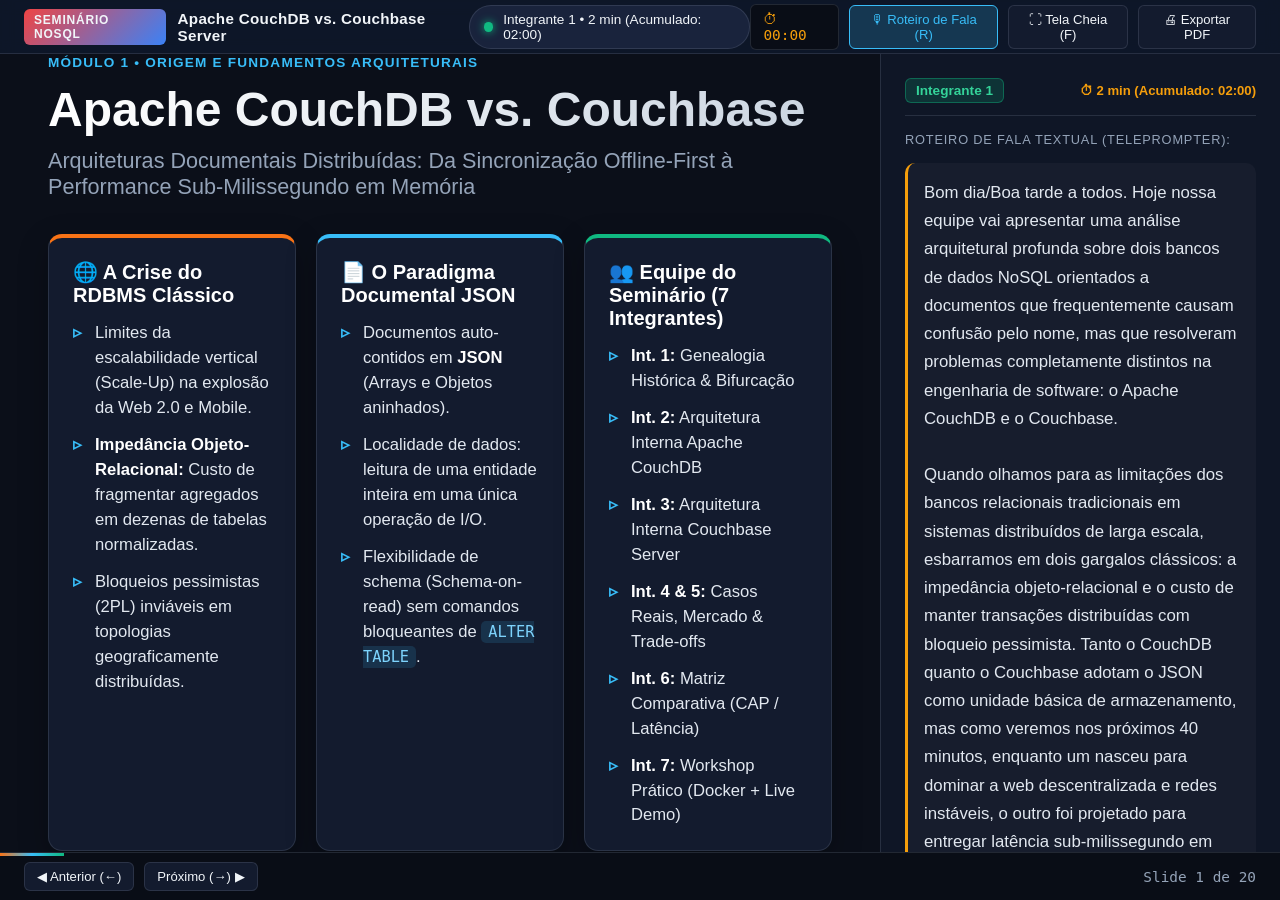
==== apresentacao.html @ 3df763c7 "feat: adiciona apresentacao (HTML e PPTX) e workshop completo CouchDB vs Couchbase" ====
<!DOCTYPE html>
<html lang="pt-BR">
<head>
  <meta charset="UTF-8" />
  <meta name="viewport" content="width=device-width, initial-scale=1.0" />
  <title>Seminário NoSQL: Apache CouchDB vs. Couchbase</title>
  <style>
    :root {
      --bg-dark: #0b0f19;
      --bg-card: #131b2e;
      --bg-card-alt: #19233c;
      --text-main: #f1f5f9;
      --text-muted: #94a3b8;
      --couchdb-color: #e42528;
      --couchdb-soft: rgba(228, 37, 40, 0.16);
      --couchbase-color: #ea2328;
      --accent-blue: #38bdf8;
      --accent-cyan: #06b6d4;
      --accent-amber: #f59e0b;
      --accent-emerald: #10b981;
      --accent-purple: #a855f7;
      --border-color: rgba(148, 163, 184, 0.18);
      --font-sans: 'Inter', -apple-system, BlinkMacSystemFont, 'Segoe UI', Roboto, sans-serif;
      --font-mono: 'JetBrains Mono', 'Fira Code', Consolas, monospace;
    }

    * {
      box-sizing: border-box;
      margin: 0;
      padding: 0;
    }

    body {
      background-color: var(--bg-dark);
      color: var(--text-main);
      font-family: var(--font-sans);
      overflow: hidden;
      height: 100vh;
      width: 100vw;
      display: flex;
      flex-direction: column;
      user-select: none;
    }

    /* Top Bar */
    .topbar {
      height: 54px;
      background: rgba(15, 23, 42, 0.92);
      border-bottom: 1px solid var(--border-color);
      display: flex;
      align-items: center;
      justify-content: space-between;
      padding: 0 24px;
      z-index: 50;
      backdrop-filter: blur(8px);
    }

    .brand {
      display: flex;
      align-items: center;
      gap: 12px;
      font-weight: 700;
      font-size: 0.95rem;
      letter-spacing: 0.3px;
    }

    .brand-badge {
      background: linear-gradient(135deg, #ef4444, #3b82f6);
      padding: 4px 10px;
      border-radius: 6px;
      font-size: 0.75rem;
      text-transform: uppercase;
      letter-spacing: 0.8px;
    }

    .speaker-pill {
      display: flex;
      align-items: center;
      gap: 10px;
      background: var(--bg-card-alt);
      border: 1px solid var(--border-color);
      padding: 6px 14px;
      border-radius: 999px;
      font-size: 0.85rem;
    }

    .speaker-dot {
      width: 10px;
      height: 10px;
      border-radius: 50%;
      background: var(--accent-emerald);
      box-shadow: 0 0 8px var(--accent-emerald);
    }

    .controls-top {
      display: flex;
      align-items: center;
      gap: 10px;
    }

    .btn-ui {
      background: var(--bg-card);
      color: var(--text-main);
      border: 1px solid var(--border-color);
      padding: 6px 12px;
      border-radius: 6px;
      font-size: 0.82rem;
      cursor: pointer;
      display: flex;
      align-items: center;
      gap: 6px;
      transition: all 0.2s;
    }

    .btn-ui:hover {
      background: var(--bg-card-alt);
      border-color: var(--accent-blue);
    }

    .btn-ui.active {
      background: rgba(56, 189, 248, 0.2);
      border-color: var(--accent-blue);
      color: var(--accent-blue);
    }

    .timer-box {
      font-family: var(--font-mono);
      font-size: 0.9rem;
      background: #090d16;
      padding: 6px 12px;
      border-radius: 6px;
      border: 1px solid var(--border-color);
      color: var(--accent-amber);
      cursor: pointer;
    }

    /* Main Workspace */
    .main-stage {
      flex: 1;
      display: flex;
      position: relative;
      overflow: hidden;
    }

    .slide-viewport {
      flex: 1;
      height: 100%;
      display: flex;
      align-items: center;
      justify-content: center;
      padding: 28px 48px;
      overflow-y: auto;
      position: relative;
    }

    .slide {
      display: none;
      width: 100%;
      max-width: 1320px;
      min-height: 82%;
      flex-direction: column;
      justify-content: center;
      animation: fadeIn 0.28s ease-out;
    }

    .slide.active {
      display: flex;
    }

    @keyframes fadeIn {
      from { opacity: 0; transform: translateY(8px); }
      to { opacity: 1; transform: translateY(0); }
    }

    /* Slide Typography & Layout */
    .slide-meta {
      display: flex;
      align-items: center;
      gap: 12px;
      margin-bottom: 12px;
      font-size: 0.85rem;
      text-transform: uppercase;
      letter-spacing: 1.2px;
      color: var(--accent-blue);
      font-weight: 700;
    }

    .slide-title {
      font-size: 2.35rem;
      font-weight: 800;
      line-height: 1.18;
      margin-bottom: 10px;
      background: linear-gradient(90deg, #ffffff, #cbd5e1);
      -webkit-background-clip: text;
      -webkit-text-fill-color: transparent;
    }

    .slide-subtitle {
      font-size: 1.15rem;
      color: var(--text-muted);
      margin-bottom: 26px;
      font-weight: 400;
    }

    .grid-2 {
      display: grid;
      grid-template-columns: 1fr 1fr;
      gap: 24px;
      margin-top: 8px;
    }

    .grid-3 {
      display: grid;
      grid-template-columns: repeat(3, 1fr);
      gap: 20px;
      margin-top: 8px;
    }

    .card {
      background: var(--bg-card);
      border: 1px solid var(--border-color);
      border-radius: 14px;
      padding: 22px 24px;
      box-shadow: 0 10px 30px rgba(0, 0, 0, 0.25);
    }

    .card.couchdb-border {
      border-top: 4px solid #f97316;
    }

    .card.couchbase-border {
      border-top: 4px solid var(--accent-blue);
    }

    .card.emerald-border {
      border-top: 4px solid var(--accent-emerald);
    }

    .card.purple-border {
      border-top: 4px solid var(--accent-purple);
    }

    .card h3 {
      font-size: 1.25rem;
      margin-bottom: 14px;
      display: flex;
      align-items: center;
      gap: 10px;
      color: #fff;
    }

    ul.tech-list {
      list-style: none;
      display: flex;
      flex-direction: column;
      gap: 12px;
    }

    ul.tech-list li {
      position: relative;
      padding-left: 22px;
      font-size: 1.04rem;
      line-height: 1.5;
      color: #e2e8f0;
    }

    ul.tech-list li::before {
      content: "▹";
      position: absolute;
      left: 0;
      color: var(--accent-blue);
      font-weight: bold;
    }

    ul.tech-list li strong {
      color: #fff;
    }

    code.inline {
      font-family: var(--font-mono);
      background: rgba(56, 189, 248, 0.14);
      color: #7dd3fc;
      padding: 2px 7px;
      border-radius: 5px;
      font-size: 0.92em;
    }

    pre.code-block {
      background: #070a12;
      border: 1px solid rgba(56, 189, 248, 0.25);
      border-radius: 10px;
      padding: 16px 18px;
      font-family: var(--font-mono);
      font-size: 0.88rem;
      line-height: 1.5;
      color: #e2e8f0;
      overflow-x: auto;
      user-select: text;
    }

    .diagram-box {
      background: #090d18;
      border: 1px dashed rgba(148, 163, 184, 0.3);
      border-radius: 12px;
      padding: 18px;
      margin-top: 14px;
      display: flex;
      flex-direction: column;
      gap: 12px;
    }

    .flow-row {
      display: flex;
      align-items: center;
      justify-content: center;
      gap: 12px;
      flex-wrap: wrap;
    }

    .flow-node {
      background: var(--bg-card-alt);
      border: 1px solid var(--border-color);
      padding: 10px 16px;
      border-radius: 8px;
      font-size: 0.92rem;
      font-weight: 600;
      text-align: center;
    }

    .flow-node.highlight-orange {
      border-color: #f97316;
      background: rgba(249, 115, 22, 0.15);
      color: #fed7aa;
    }

    .flow-node.highlight-blue {
      border-color: var(--accent-blue);
      background: rgba(56, 189, 248, 0.15);
      color: #bae6fd;
    }

    .flow-node.highlight-green {
      border-color: var(--accent-emerald);
      background: rgba(16, 185, 129, 0.15);
      color: #a7f3d0;
    }

    .flow-arrow {
      color: var(--text-muted);
      font-weight: bold;
      font-size: 1.2rem;
    }

    /* Comparison Table */
    table.comp-table {
      width: 100%;
      border-collapse: collapse;
      margin-top: 10px;
      background: var(--bg-card);
      border-radius: 12px;
      overflow: hidden;
      border: 1px solid var(--border-color);
    }

    table.comp-table th,
    table.comp-table td {
      padding: 16px 20px;
      text-align: left;
      border-bottom: 1px solid var(--border-color);
      font-size: 0.98rem;
      line-height: 1.45;
    }

    table.comp-table th {
      background: #0f172a;
      font-size: 1.05rem;
      color: #fff;
      font-weight: 700;
    }

    table.comp-table th:nth-child(2) { color: #fb923c; }
    table.comp-table th:nth-child(3) { color: var(--accent-blue); }

    table.comp-table tr:last-child td {
      border-bottom: none;
    }

    /* Teleprompter / Speaker Notes Drawer */
    .notes-panel {
      width: 400px;
      background: #0f1626;
      border-left: 1px solid var(--border-color);
      padding: 24px;
      display: flex;
      flex-direction: column;
      gap: 16px;
      overflow-y: auto;
      transition: all 0.25s ease;
    }

    .notes-panel.hidden {
      display: none;
    }

    .notes-header {
      display: flex;
      align-items: center;
      justify-content: space-between;
      border-bottom: 1px solid var(--border-color);
      padding-bottom: 12px;
    }

    .notes-speaker-badge {
      background: rgba(16, 185, 129, 0.18);
      color: #34d399;
      border: 1px solid rgba(16, 185, 129, 0.4);
      padding: 4px 10px;
      border-radius: 6px;
      font-weight: 700;
      font-size: 0.85rem;
    }

    .notes-time {
      font-size: 0.82rem;
      color: var(--accent-amber);
      font-weight: 600;
    }

    .notes-script {
      font-size: 1.05rem;
      line-height: 1.68;
      color: #e2e8f0;
      background: rgba(255, 255, 255, 0.03);
      padding: 16px;
      border-radius: 10px;
      border-left: 3px solid var(--accent-amber);
      user-select: text;
    }

    /* Quiz Options */
    .quiz-options {
      display: flex;
      flex-direction: column;
      gap: 10px;
      margin-top: 14px;
    }

    .quiz-option {
      background: var(--bg-card);
      border: 1px solid var(--border-color);
      padding: 13px 18px;
      border-radius: 10px;
      cursor: pointer;
      font-size: 0.96rem;
      line-height: 1.4;
      transition: all 0.2s;
      display: flex;
      align-items: flex-start;
      gap: 12px;
    }

    .quiz-option:hover {
      border-color: var(--accent-blue);
      background: var(--bg-card-alt);
    }

    .quiz-option.correct {
      background: rgba(16, 185, 129, 0.2);
      border-color: var(--accent-emerald);
      color: #ecfdf5;
    }

    .quiz-option.wrong {
      background: rgba(239, 68, 68, 0.18);
      border-color: #ef4444;
      color: #fecaca;
    }

    .quiz-explanation {
      display: none;
      margin-top: 14px;
      padding: 14px 18px;
      border-radius: 10px;
      background: rgba(16, 185, 129, 0.12);
      border: 1px solid rgba(16, 185, 129, 0.35);
      font-size: 0.94rem;
      line-height: 1.5;
      color: #d1fae5;
    }

    .quiz-explanation.visible {
      display: block;
    }

    /* Bottom Footer / Progress */
    .bottombar {
      height: 48px;
      background: #090d16;
      border-top: 1px solid var(--border-color);
      display: flex;
      align-items: center;
      justify-content: space-between;
      padding: 0 24px;
      position: relative;
      z-index: 50;
    }

    .progress-track {
      position: absolute;
      top: 0;
      left: 0;
      height: 3px;
      background: linear-gradient(90deg, #f97316, #38bdf8, #10b981);
      transition: width 0.25s ease;
    }

    .nav-btns {
      display: flex;
      align-items: center;
      gap: 10px;
    }

    .slide-counter {
      font-family: var(--font-mono);
      font-size: 0.9rem;
      color: var(--text-muted);
    }

    /* Print Mode for PDF Export */
    @media print {
      body {
        overflow: visible;
        height: auto;
        background: #0b0f19 !important;
        -webkit-print-color-adjust: exact;
        print-color-adjust: exact;
      }
      .topbar, .bottombar, .notes-panel {
        display: none !important;
      }
      .slide-viewport {
        padding: 0;
        display: block;
      }
      .slide {
        display: flex !important;
        page-break-after: always;
        min-height: 100vh;
        padding: 40px;
      }
    }
  </style>
</head>
<body>

  <!-- TOP NAVIGATION BAR -->
  <header class="topbar">
    <div class="brand">
      <span class="brand-badge">Seminário NoSQL</span>
      <span>Apache CouchDB vs. Couchbase Server</span>
    </div>

    <div class="speaker-pill">
      <span class="speaker-dot"></span>
      <span id="currentSpeakerLabel">Integrante 1 • Tempo estimado: 2 min</span>
    </div>

    <div class="controls-top">
      <div class="timer-box" id="timerDisplay" title="Clique para Iniciar/Pausar o cronômetro">⏱ 00:00</div>
      <button class="btn-ui active" id="btnToggleNotes" onclick="toggleNotes()">🎙 Roteiro de Fala (R)</button>
      <button class="btn-ui" onclick="toggleFullScreen()">⛶ Tela Cheia (F)</button>
      <button class="btn-ui" onclick="window.print()">🖨 Exportar PDF</button>
    </div>
  </header>

  <!-- MAIN PRESENTATION STAGE -->
  <div class="main-stage">
    <main class="slide-viewport" id="slideViewport">

      <!-- =========================================================
           SLIDE 1: CAPA E CONTEXTUALIZAÇÃO (INTEGRANTE 1)
           ========================================================= -->
      <section class="slide active"
        data-speaker="Integrante 1"
        data-time="2 min (Acumulado: 02:00)"
        data-script="Bom dia/Boa tarde a todos. Hoje nossa equipe vai apresentar uma análise arquitetural profunda sobre dois bancos de dados NoSQL orientados a documentos que frequentemente causam confusão pelo nome, mas que resolveram problemas completamente distintos na engenharia de software: o Apache CouchDB e o Couchbase.<br><br>Quando olhamos para as limitações dos bancos relacionais tradicionais em sistemas distribuídos de larga escala, esbarramos em dois gargalos clássicos: a impedância objeto-relacional e o custo de manter transações distribuídas com bloqueio pessimista. Tanto o CouchDB quanto o Couchbase adotam o JSON como unidade básica de armazenamento, mas como veremos nos próximos 40 minutos, enquanto um nasceu para dominar a web descentralizada e redes instáveis, o outro foi projetado para entregar latência sub-milissegundo em clusters massivos orientados a memória.">
        <div class="slide-meta">Módulo 1 • Origem e Fundamentos Arquiteturais</div>
        <h1 class="slide-title" style="font-size: 3rem;">Apache CouchDB vs. Couchbase</h1>
        <p class="slide-subtitle" style="font-size: 1.35rem;">Arquiteturas Documentais Distribuídas: Da Sincronização Offline-First à Performance Sub-Milissegundo em Memória</p>

        <div class="grid-3">
          <div class="card couchdb-border">
            <h3>🌐 A Crise do RDBMS Clássico</h3>
            <ul class="tech-list">
              <li>Limites da escalabilidade vertical (Scale-Up) na explosão da Web 2.0 e Mobile.</li>
              <li><strong>Impedância Objeto-Relacional:</strong> Custo de fragmentar agregados em dezenas de tabelas normalizadas.</li>
              <li>Bloqueios pessimistas (2PL) inviáveis em topologias geograficamente distribuídas.</li>
            </ul>
          </div>

          <div class="card couchbase-border">
            <h3>📄 O Paradigma Documental JSON</h3>
            <ul class="tech-list">
              <li>Documentos auto-contidos em <strong>JSON</strong> (Arrays e Objetos aninhados).</li>
              <li>Localidade de dados: leitura de uma entidade inteira em uma única operação de I/O.</li>
              <li>Flexibilidade de schema (Schema-on-read) sem comandos bloqueantes de <code class="inline">ALTER TABLE</code>.</li>
            </ul>
          </div>

          <div class="card emerald-border">
            <h3>👥 Equipe do Seminário (7 Integrantes)</h3>
            <ul class="tech-list">
              <li><strong>Int. 1:</strong> Genealogia Histórica & Bifurcação</li>
              <li><strong>Int. 2:</strong> Arquitetura Interna Apache CouchDB</li>
              <li><strong>Int. 3:</strong> Arquitetura Interna Couchbase Server</li>
              <li><strong>Int. 4 & 5:</strong> Casos Reais, Mercado & Trade-offs</li>
              <li><strong>Int. 6:</strong> Matriz Comparativa (CAP / Latência)</li>
              <li><strong>Int. 7:</strong> Workshop Prático (Docker + Live Demo)</li>
            </ul>
          </div>
        </div>
      </section>

      <!-- =========================================================
           SLIDE 2: A GENEALOGIA HISTÓRICA E A FUSÃO DE 2011 (INTEGRANTE 1)
           ========================================================= -->
      <section class="slide"
        data-speaker="Integrante 1"
        data-time="2 min (Acumulado: 04:00)"
        data-script="Para entender por que esses dois bancos têm 'Couch' no nome, precisamos voltar a 2005. Damien Katz, que trabalhou no IBM Lotus Notes, criou o CouchDB inspirado em bancos de documentos replicados. O próprio nome COUCH é um acrônimo para Cluster Of Unreliable Commodity Hardware — ou seja, hardware comum e não confiável.<br><br>Em paralelo, a equipe por trás do famoso sistema de cache distribuído Memcached criou o Membase, que adicionava persistência em disco e replicação ao Memcached. Em 2011, a empresa comercial por trás do CouchDB, chamada CouchOne, fundiu-se com a Membase, formando a Couchbase Inc.<br><br>O ponto crucial para qualquer arquiteto de dados é entender o que aconteceu depois: o produto Couchbase Server não é um CouchDB com outro nome. A engenharia do Couchbase fundiu o motor de chave-valor em memória de altíssima velocidade do Membase com a capacidade de indexar JSON. Enquanto isso, a comunidade aberta manteve o Apache CouchDB evoluindo de forma independente sob a Apache Foundation.">
        <div class="slide-meta">Slide 2 • Genealogia Histórica</div>
        <h2 class="slide-title">Origem Histórica: A Fusão de 2011 e a Grande Divergência</h2>
        <p class="slide-subtitle">Por que dois bancos com nomes semelhantes possuem motores internos 100% diferentes?</p>

        <div class="diagram-box">
          <div class="flow-row">
            <div class="flow-node highlight-orange">
              <strong>2005: Apache CouchDB</strong><br/>
              Damien Katz (ex-IBM Lotus Notes)<br/>
              <em>"Cluster Of Unreliable Commodity Hardware"</em>
            </div>
            <span class="flow-arrow">➔</span>
            <div class="flow-node highlight-orange">
              <strong>2009: CouchOne Inc.</strong><br/>
              Comercialização e suporte ao CouchDB
            </div>
            <span class="flow-arrow">↘</span>
            <div class="flow-node highlight-green" style="padding: 16px 24px;">
              <strong>Fevereiro de 2011: FUSÃO</strong><br/>
              CouchOne + Membase = <strong>Couchbase Inc.</strong>
            </div>
          </div>
          <div class="flow-row">
            <div class="flow-node highlight-blue">
              <strong>2003: Memcached</strong><br/>
              Cache distribuído em RAM (Danga)
            </div>
            <span class="flow-arrow">➔</span>
            <div class="flow-node highlight-blue">
              <strong>2010: Membase (NorthScale)</strong><br/>
              Memcached + Persistência + Replicação
            </div>
            <span class="flow-arrow">↗</span>
          </div>
        </div>

        <div class="grid-2" style="margin-top: 20px;">
          <div class="card couchdb-border">
            <h3>🪶 O Caminho do Apache CouchDB (ASF)</h3>
            <ul class="tech-list">
              <li>Tornou-se projeto Top-Level da <strong>Apache Software Foundation</strong> em 2008.</li>
              <li>Manteve seu núcleo em <strong>Erlang/OTP</strong> focado em robustez, web nativa e sincronização Master-Master.</li>
              <li>Evoluiu com doações do <strong>IBM Cloudant</strong> (Clusterização BigCouch no CouchDB 2.0 e Mango Queries).</li>
            </ul>
          </div>
          <div class="card couchbase-border">
            <h3>⚡ O Caminho do Couchbase Server</h3>
            <ul class="tech-list">
              <li>Uniu o <strong>motor KV em memória do Membase</strong> (C/C++) com suporte a documentos JSON.</li>
              <li>Substituiu a arquitetura interna do CouchDB por particionamento via <strong>vBuckets</strong>, protocolo DCP e <strong>N1QL (SQL for JSON)</strong>.</li>
            </ul>
          </div>
        </div>
      </section>

      <!-- =========================================================
           SLIDE 3: BIFURCAÇÃO FILOSÓFICA FUNDAMENTAL (INTEGRANTE 1)
           ========================================================= -->
      <section class="slide"
        data-speaker="Integrante 1"
        data-time="2 min (Acumulado: 06:00)"
        data-script="Essa separação gerou duas filosofias de engenharia opostas.<br><br>De um lado, o Apache CouchDB fala HTTP de forma nativa. Você conversa com o banco diretamente usando cURL ou o navegador. Ele não usa bloqueios (locks); em vez disso, obriga a aplicação a lidar com revisões explícitas através de Multi-Version Concurrency Control (MVCC), porque seu objetivo maior é permitir que dois nós desconectados aceitem escritas e sincronizem depois sem corromper dados.<br><br>Do outro lado, o Couchbase opera sobre um protocolo binário enxuto via TCP. Ele coloca uma camada de memória RAM gerenciada na frente do disco. Toda escrita vai para a RAM e retorna sucesso em microssegundos, sendo persistida de forma assíncrona em background. Agora passo a palavra para o Integrante 2, que vai dissecar o motor interno do Apache CouchDB.">
        <div class="slide-meta">Slide 3 • Filosofia de Engenharia</div>
        <h2 class="slide-title">Bifurcação Filosófica: Web Nativa vs. Performance Memory-First</h2>
        <p class="slide-subtitle">Decisões fundamentais de protocolo, concorrência e hierarquia de memória</p>

        <div class="grid-2">
          <div class="card couchdb-border">
            <h3>🟧 Apache CouchDB: Filosofia "Sync & Web-First"</h3>
            <ul class="tech-list">
              <li><strong>Protocolo Primário:</strong> HTTP/REST nativo (porta <code class="inline">5984</code>). Qualquer cliente HTTP ou browser conversa diretamente com o banco.</li>
              <li><strong>Caminho de Escrita:</strong> <em>Disk-First (Append-Only)</em>. Toda mutação vai para estruturas imutáveis em disco.</li>
              <li><strong>Concorrência Otimista Explícita:</strong> Árvore MVCC no documento via campo <code class="inline">_rev</code>. Pensado para conflitos em desconexão.</li>
              <li><strong>Prioridade Arquitetural:</strong> Resiliência em redes não confiáveis, sincronização <em>Offline-First</em> e replicação Multi-Primary.</li>
            </ul>
          </div>

          <div class="card couchbase-border">
            <h3>🟦 Couchbase: Filosofia "Memory-First & Scale"</h3>
            <ul class="tech-list">
              <li><strong>Protocolo Primário:</strong> Binário proprietário sobre TCP (porta <code class="inline">11210</code>) com SDKs inteligentes cientes da topologia.</li>
              <li><strong>Caminho de Escrita:</strong> <em>Memory-First</em>. Mutações gravadas imediatamente no cache gerenciado em RAM (sub-milissegundo).</li>
              <li><strong>Consistência Forte por Padrão:</strong> Um único vBucket ativo por chave + controle CAS (Compare-And-Swap) e transações ACID.</li>
              <li><strong>Prioridade Arquitetural:</strong> Altíssima vazão (milhões de ops/seg), baixa latência, elasticidade horizontal e consultas <strong>SQL++ (N1QL)</strong>.</li>
            </ul>
          </div>
        </div>
      </section>

      <!-- =========================================================
           SLIDE 4: ARQUITETURA COUCHDB — APPEND-ONLY & B+TREE (INTEGRANTE 2)
           ========================================================= -->
      <section class="slide"
        data-speaker="Integrante 2"
        data-time="2 min (Acumulado: 08:00)"
        data-script="Obrigado. Vamos mergulhar na engenharia interna do Apache CouchDB. Primeiro, ele é escrito em Erlang, a linguagem criada pela Ericsson para comutadores telefônicos, famosa por concorrência massiva e isolamento de falhas.<br><br>O coração do armazenamento do CouchDB é sua estrutura Append-Only B+Tree. Diferente de bancos que sobrescrevem blocos de disco no lugar, o CouchDB jamais altera um byte já gravado. Quando você atualiza um documento ou atualiza os nós da árvore B+ de índices, ele grava os novos blocos de dados e o novo cabeçalho do banco sempre no final do arquivo.<br><br>Qual é a vantagem arquitetural disso? Primeiro, leituras nunca bloqueiam escritas e escritas nunca bloqueiam leituras. Segundo, o banco é virtualmente imune à corrupção por queda brusca de energia: quando o processo sobe novamente, ele apenas varre o final do arquivo até achar o último Tail Header íntegro. O trade-off é o consumo de espaço em disco, que exige um processo de Compactação (Compaction) para reescrever o arquivo mantendo apenas a revisão mais recente.">
        <div class="slide-meta">Slide 4 • Arquitetura Interna Apache CouchDB</div>
        <h2 class="slide-title">CouchDB: Motor Append-Only e Indexação B+Tree</h2>
        <p class="slide-subtitle">Imutabilidade em disco, concorrência lock-free em Erlang e imunidade a corrupção</p>

        <div class="grid-2">
          <div class="card couchdb-border">
            <h3>⚙️ Núcleo Erlang/OTP & Tail-Append</h3>
            <ul class="tech-list">
              <li>Construído em <strong>Erlang/OTP</strong>: processos leves (Actor Model), troca de mensagens assíncrona e tolerância a falhas (<em>Let it crash</em>).</li>
              <li><strong>Zero In-Place Updates:</strong> Blocos de disco jamais são sobrescritos. Atualizações e deleções geram novos blocos no fim do arquivo (<code class="inline">.couch</code>).</li>
              <li><strong>Tail Header:</strong> O cabeçalho contendo o ponteiro para a raiz da B+Tree é gravado no <strong>final</strong> do arquivo após cada commit (`fsync`).</li>
            </ul>
          </div>

          <div class="card emerald-border">
            <h3>🛡️ Benefícios e o Papel do Compaction</h3>
            <ul class="tech-list">
              <li><strong>Leituras Lock-Free:</strong> Leitores percorrem snapshots imutáveis da árvore B+ sem bloquear escritores concorrentes.</li>
              <li><strong>Crash-Only Design:</strong> Em queda de energia, não há <em>Undo/Redo Recovery Log</em> lento; basta buscar o último Tail Header válido de trás para frente.</li>
              <li><strong>Compaction (Compactação):</strong> Processo em background que copia apenas as revisões ativas para um novo arquivo <code class="inline">.compact</code> e libera espaço morto.</li>
            </ul>
          </div>
        </div>

        <div class="diagram-box">
          <div class="flow-row">
            <div class="flow-node">[Bloco Antigo: Doc A v1]</div>
            <span class="flow-arrow">➔</span>
            <div class="flow-node">[Header Antigo (Órfão)]</div>
            <span class="flow-arrow">➔</span>
            <div class="flow-node highlight-orange">[Novo Bloco: Doc A v2]</div>
            <span class="flow-arrow">➔</span>
            <div class="flow-node highlight-orange">[Novos Nós B+Tree]</div>
            <span class="flow-arrow">➔</span>
            <div class="flow-node highlight-green"><strong>[Novo Tail Header (EOF)]</strong></div>
          </div>
        </div>
      </section>

      <!-- =========================================================
           SLIDE 5: COUCHDB — MVCC, ÁRVORE DE REVISÕES (_REV) E CONFLITOS (INTEGRANTE 2)
           ========================================================= -->
      <section class="slide"
        data-speaker="Integrante 2"
        data-time="2 min (Acumulado: 10:00)"
        data-script="Como o CouchDB garante consistência ACID no nível do documento sem usar locks pessimistas? Através de MVCC (Multi-Version Concurrency Control) exposto diretamente na API HTTP via o campo _rev.<br><br>Cada documento no CouchDB não é apenas um registro, mas sim uma árvore de revisões parecida com um repositório Git. Sempre que você cria um documento, o CouchDB gera um _rev começando com 1- seguido de um hash determinístico do conteúdo. Para atualizar esse documento via PUT, você é obrigado a informar esse _rev. Se outro cliente atualizou o documento um milissegundo antes de você, o CouchDB rejeita sua escrita imediatamente com um erro HTTP 409 Conflict.<br><br>Já em cenários de replicação entre dois servidores desconectados, ambos podem aceitar atualizações para o mesmo documento. Quando a rede volta e eles sincronizam, o CouchDB guarda ambas as ramificações na árvore do documento e aplica um algoritmo determinístico baseado no hash das revisões para eleger exatamente o mesmo vencedor em todos os nós do cluster, sinalizando o conflito para que a aplicação faça o merge de negócio.">
        <div class="slide-meta">Slide 5 • Controle de Concorrência no CouchDB</div>
        <h2 class="slide-title">CouchDB: MVCC Explícito (<code class="inline">_rev</code>) e Árvore de Revisões</h2>
        <p class="slide-subtitle">Como cada documento funciona como um mini-repositório Git para suportar conflitos distribuídos</p>

        <div class="grid-2">
          <div class="card couchdb-border">
            <h3>🔐 Ciclo Optimistic Locking (<code class="inline">_id</code> + <code class="inline">_rev</code>)</h3>
            <ul class="tech-list">
              <li>Formato do <code class="inline">_rev</code>: <code class="inline">&lt;geração&gt;-&lt;hash_md5_determinístico&gt;</code> (ex: <code class="inline">2-7051cbe5c...</code>).</li>
              <li><strong>Regra de Atualização/Deleção:</strong> O cliente deve enviar o <code class="inline">_rev</code> atual no <code class="inline">PUT</code> ou <code class="inline">DELETE</code>.</li>
              <li>Se o <code class="inline">_rev</code> enviado divergir da folha atual no servidor: rejeição imediata com <strong><code class="inline">HTTP 409 Conflict</code></strong>.</li>
              <li>Deleções geram uma revisão <strong>Tombstone</strong> (<code class="inline">"_deleted": true</code>) para propagar a exclusão na replicação.</li>
            </ul>
          </div>

          <div class="card purple-border">
            <h3>🌿 Conflitos em Replicação Master-Master</h3>
            <ul class="tech-list">
              <li>Quando o Nó A e o Nó B editam o mesmo documento offline, a árvore de revisões bifurca (<code class="inline">2-a...</code> e <code class="inline">2-b...</code>).</li>
              <li><strong>Eleição Determinística de Vencedor:</strong> Todos os nós escolhem a mesma revisão ativa comparando o comprimento da cadeia e a ordem ASCII do hash (sem depender de relógio físico/NTP!).</li>
              <li>A revisão perdedora fica preservada em <code class="inline">_conflicts</code> até a aplicação resolver e podar o ramo.</li>
            </ul>
          </div>
        </div>

        <div class="diagram-box">
          <div class="flow-row">
            <div class="flow-node"><strong>Rev Inicial:</strong> <code class="inline">1-967a...</code></div>
            <span class="flow-arrow">➔</span>
            <div class="flow-node highlight-green"><strong>Ramo Nó A (Vencedor Determinístico):</strong> <code class="inline">2-f89c...</code></div>
            <span class="flow-arrow">+</span>
            <div class="flow-node highlight-orange"><strong>Ramo Nó B (Preservado em <code class="inline">_conflicts</code>):</strong> <code class="inline">2-31a0...</code></div>
          </div>
        </div>
      </section>

      <!-- =========================================================
           SLIDE 6: COUCHDB — MAPREDUCE, MANGO E _CHANGES FEED (INTEGRANTE 2)
           ========================================================= -->
      <section class="slide"
        data-speaker="Integrante 2"
        data-time="2 min (Acumulado: 12:00)"
        data-script="Para consultar dados além da chave primária _id, o CouchDB historicamente utiliza Design Documents contendo funções MapReduce escritas em JavaScript. A função map inspeciona cada documento e emite chaves e valores que são gravados em uma B-tree separada. O detalhe técnico brilhante aqui é que as funções de reduce são armazenadas diretamente nos nós intermediários da B-tree, permitindo calcular somas ou contagens em tempo logarítmico. A partir da versão 2.0, o CouchDB também ganhou o Mango Query (_find), permitindo buscas declarativas em JSON muito mais simples.<br><br>Por fim, temos a joia da coroa do CouchDB: o endpoint _changes. Como o armazenamento é append-only, o banco mantém um número de sequência incremental para cada alteração. O endpoint _changes expõe esse fluxo em tempo real. É exatamente sobre o _changes que funciona o Protocolo de Replicação do CouchDB: um replicador lê o feed de mudanças da origem, pergunta ao destino quais revisões ele ainda não tem via _revs_diff, e envia apenas os documentos necessários. Agora passo a palavra ao Integrante 3 para contrastar tudo isso com a arquitetura do Couchbase.">
        <div class="slide-meta">Slide 6 • Consultas e Replicação no CouchDB</div>
        <h2 class="slide-title">CouchDB: Views MapReduce, Mango (<code class="inline">_find</code>) e <code class="inline">_changes</code></h2>
        <p class="slide-subtitle">Indexação incremental em B-Tree e o protocolo de replicação baseado em log de eventos</p>

        <div class="grid-3">
          <div class="card couchdb-border">
            <h3>🗺️ Views MapReduce (<code class="inline">_design/</code>)</h3>
            <ul class="tech-list">
              <li>Funções JavaScript/Erlang salvas em <strong>Design Documents</strong>.</li>
              <li><code class="inline">emit(key, value)</code> alimenta uma B+Tree secundária incrementalmente.</li>
              <li>Agregações (<code class="inline">_count</code>, <code class="inline">_sum</code>, <code class="inline">_stats</code>) pré-computadas dentro dos nós internos da B+Tree.</li>
            </ul>
          </div>

          <div class="card couchbase-border">
            <h3>🥭 Mango Queries (<code class="inline">POST /_find</code>)</h3>
            <ul class="tech-list">
              <li>Introduzido no CouchDB 2.0+ (doado pelo IBM Cloudant).</li>
              <li>Sintaxe declarativa em JSON (<code class="inline">$eq</code>, <code class="inline">$gt</code>, <code class="inline">$in</code>, <code class="inline">$regex</code>) sem escrever JS manual.</li>
              <li>Cria e consome índices B-Tree automaticamente via <code class="inline">POST /db/_index</code>.</li>
            </ul>
          </div>

          <div class="card emerald-border">
            <h3>📡 O Endpoint <code class="inline">/_changes</code></h3>
            <ul class="tech-list">
              <li>Exposição direta do log sequencial (<code class="inline">update_seq</code>) via HTTP (Polling, Long-Polling ou Continuous Stream).</li>
              <li><strong>Couch Replication Protocol:</strong> Lê <code class="inline">_changes</code> ➔ Calcula delta via <code class="inline">_revs_diff</code> ➔ Transfere em lote via <code class="inline">_bulk_docs</code>.</li>
            </ul>
          </div>
        </div>

        <pre class="code-block" style="margin-top: 16px;">
// Exemplo de View MapReduce em Design Document vs. Mango Query (_find)
// 1. Map Function: function(doc) { if (doc.curso) emit(doc.curso, doc.cra); }
// 2. Mango Query:  POST /universidade_db/_find  ->  { "selector": { "curso": "Ciencia da Computacao", "cra": { "$gt": 8.5 } } }</pre>
      </section>

      <!-- =========================================================
           SLIDE 7: ARQUITETURA COUCHBASE — MEMORY-FIRST E VBUCKETS (INTEGRANTE 3)
           ========================================================= -->
      <section class="slide"
        data-speaker="Integrante 3"
        data-time="2 min (Acumulado: 14:00)"
        data-script="Obrigado. Entrando agora na engenharia do Couchbase, mudamos completamente de paradigma. Enquanto o CouchDB vai ao disco a cada operação, o Couchbase adota uma arquitetura Memory-First.<br><br>Quando a sua aplicação faz um GET ou UPSERT no Couchbase, a operação acontece diretamente na memória RAM gerenciada pelo Data Service. Assim que o dado é gravado na RAM, o servidor já pode confirmar a escrita em frações de milissegundo, enquanto o protocolo interno DCP (Database Change Protocol) coloca essa mutação em duas filas assíncronas: uma para replicar na RAM de outros nós do cluster e outra para persistir em disco.<br><br>Como o Couchbase distribui dados sem usar nós roteadores ou proxies que adicionam latência? Através dos vBuckets. Todo bucket do Couchbase é dividido de forma fixa em 1024 partições lógicas chamadas vBuckets. O SDK do Couchbase na aplicação aplica um hash CRC32 na chave do documento, faz módulo 1024, descobre exatamente o número do vBucket e consulta um mapa em memória chamado Cluster Map. Com isso, a aplicação abre conexão TCP direto com o servidor exato onde aquele vBucket está ativo, garantindo roteamento em um único salto (single-hop).">
        <div class="slide-meta">Slide 7 • Arquitetura Interna Couchbase Server</div>
        <h2 class="slide-title">Couchbase: Arquitetura Memory-First e Particionamento por vBuckets</h2>
        <p class="slide-subtitle">Cache gerenciado integrado, protocolo DCP e roteamento direto Single-Hop sem proxies</p>

        <div class="grid-2">
          <div class="card couchbase-border">
            <h3>🚀 Caminho de Dados Memory-First (KV Engine)</h3>
            <ul class="tech-list">
              <li>Leituras e escritas ocorrem diretamente no <strong>Managed Cache em RAM</strong> (resposta em <strong>microssegundos</strong>).</li>
              <li><strong>DCP (Database Change Protocol):</strong> Fluxo binário ordenado em memória que propaga mutações para:
                <br/>1. <em>Replication Queue</em> (RAM dos nós réplica).
                <br/>2. <em>Persistence Queue</em> (Storage engines <strong>Couchstore</strong> ou <strong>Magma</strong>).</li>
              <li>Suporta durabilidade configurável (<code class="inline">majority</code>, <code class="inline">persistToMajority</code>).</li>
            </ul>
          </div>

          <div class="card emerald-border">
            <h3>🧩 Particionamento Estático: 1024 vBuckets</h3>
            <ul class="tech-list">
              <li>Cada Bucket é dividido em exatamente <strong>1024 vBuckets</strong> (partições lógicas auto-contidas).</li>
              <li>Cálculo no SDK: <code class="inline">vBucket_ID = CRC32(Document_Key) % 1024</code>.</li>
              <li>O SDK mantém o <strong>Cluster Map</strong> atualizado: zero nós roteadores intermediários (<em>Single-Hop Routing</em>).</li>
              <li>Cada vBucket possui <strong>1 Nó Ativo</strong> (CP) e até <strong>3 Réplicas</strong> distribuídas nos demais nós.</li>
            </ul>
          </div>
        </div>

        <div class="diagram-box">
          <div class="flow-row">
            <div class="flow-node">App SDK: <code class="inline">CRC32("user_42") % 1024 = vB #712</code></div>
            <span class="flow-arrow">➔</span>
            <div class="flow-node highlight-blue"><strong>RAM Nó 2 (vB #712 Ativo)</strong><br/>Ack em &lt; 0.5 ms</div>
            <span class="flow-arrow">➔ DCP Stream ➔</span>
            <div class="flow-node highlight-green">RAM Nó 3 (vB #712 Réplica) + Disco NVMe</div>
          </div>
        </div>
      </section>

      <!-- =========================================================
           SLIDE 8: COUCHBASE — MULTI-DIMENSIONAL SCALING (MDS) (INTEGRANTE 3)
           ========================================================= -->
      <section class="slide"
        data-speaker="Integrante 3"
        data-time="2 min (Acumulado: 16:00)"
        data-script="Outro diferencial arquitetural gigantesco do Couchbase é o Multi-Dimensional Scaling (MDS), sustentado pela arquitetura Multi-Service.<br><br>Na maioria dos bancos NoSQL distribuídos — incluindo o próprio CouchDB em modo cluster, Cassandra ou MongoDB tradicional — cada nó do cluster executa todas as tarefas: guarda dados, atualiza índices e processa consultas pesadas. Isso cria o efeito do 'vizinho barulhento': uma query analítica complexa consome toda a CPU e derruba a latência das leituras por chave primária.<br><br>O Couchbase separa o banco em seis serviços independentes: Data, Index, Query, Full-Text Search, Analytics e Eventing. Com o MDS, nós podemos colocar o Data Service em máquinas com muita memória RAM, o Query Service em máquinas com muitos núcleos de CPU e o Index Service em máquinas com NVMe ultrarrápidos. As mutações fluem do Data Service para o Index Service via memória através do protocolo DCP, sem jamais onerar a CPU que atende as operações de chave-valor.">
        <div class="slide-meta">Slide 8 • Escalabilidade Multi-Dimensional (MDS)</div>
        <h2 class="slide-title">Couchbase: Arquitetura Multi-Service e Isolamento de Workloads</h2>
        <p class="slide-subtitle">Eliminando o efeito "Noisy Neighbor" ao escalar RAM, CPU e I/O de forma independente</p>

        <div class="grid-3">
          <div class="card couchbase-border">
            <h3>1. Data Service (KV)</h3>
            <ul class="tech-list">
              <li>Operações chave-valor (<code class="inline">GET</code>, <code class="inline">UPSERT</code>, <code class="inline">SUBDOC</code>).</li>
              <li><strong>Perfil de Hardware:</strong> Alta capacidade de RAM e rede rápida.</li>
            </ul>
          </div>

          <div class="card emerald-border">
            <h3>2. Index Service (GSI)</h3>
            <ul class="tech-list">
              <li>Mantém Índices Secundários Globais (Standard ou <em>Memory-Optimized MOI</em>).</li>
              <li><strong>Perfil de Hardware:</strong> Alta RAM + SSDs NVMe rápidos.</li>
            </ul>
          </div>

          <div class="card purple-border">
            <h3>3. Query Service (N1QL)</h3>
            <ul class="tech-list">
              <li>Parser, otimizador de planos (CBO) e executor de consultas SQL++.</li>
              <li><strong>Perfil de Hardware:</strong> Muitos núcleos de CPU (Compute-intensive).</li>
            </ul>
          </div>

          <div class="card couchdb-border">
            <h3>4. Search Service (FTS)</h3>
            <ul class="tech-list">
              <li>Busca textual completa (Bleve) e <strong>Vector Search</strong> (IA/RAG) integrados sem precisar de Elasticsearch externo.</li>
            </ul>
          </div>

          <div class="card couchbase-border">
            <h3>5. Analytics Service</h3>
            <ul class="tech-list">
              <li>Motor MPP colunar para queries OLAP pesadas com isolamento total (Zero ETL dos nós operacionais).</li>
            </ul>
          </div>

          <div class="card emerald-border">
            <h3>6. Eventing Service</h3>
            <ul class="tech-list">
              <li>Triggers reativos em JavaScript (V8) executados assincronamente em resposta a mutações via DCP.</li>
            </ul>
          </div>
        </div>
      </section>

      <!-- =========================================================
           SLIDE 9: COUCHBASE — SCOPES/COLLECTIONS, N1QL (SQL++) E GSI (INTEGRANTE 3)
           ========================================================= -->
      <section class="slide"
        data-speaker="Integrante 3"
        data-time="2 min (Acumulado: 18:00)"
        data-script="E como nós consultamos e organizamos dados no Couchbase? A partir da versão 7, o Couchbase introduziu uma hierarquia de três níveis: Bucket, Scope e Collection, permitindo multi-tenancy e mapeamento direto de bancos relacionais (Database, Schema e Tabela).<br><br>Mas a grande inovação para desenvolvedores é o N1QL (pronuncia-se Nickel), hoje padronizado como SQL++. É uma implementação completa de ANSI SQL adaptada para JSON. Você escreve SELECT, WHERE, GROUP BY e até INNER JOIN entre coleções diferentes, além de operadores específicos para JSON como UNNEST, que transforma elementos de um array interno em linhas relacionais em tempo de execução.<br><br>Para que o N1QL seja rápido e não faça scatter-gather batendo em todos os nós de dados, o Couchbase usa GSI (Global Secondary Indexes). Os índices vivem de forma independente no Index Service, garantindo que uma query SQL++ saiba exatamente em qual vBucket buscar o documento em milissegundos. Passo agora a palavra ao Integrante 4.">
        <div class="slide-meta">Slide 9 • Consultas Declarativas e Indexação Global</div>
        <h2 class="slide-title">Couchbase: Hierarquia Lógica, N1QL (SQL++) e Índices GSI</h2>
        <p class="slide-subtitle">O poder do ANSI SQL aplicado nativamente a documentos JSON aninhados</p>

        <div class="grid-2">
          <div class="card couchbase-border">
            <h3>🗂️ Mapeamento Relacional e Recursos SQL++</h3>
            <ul class="tech-list">
              <li><strong>Hierarquia 3 Níveis:</strong> <code class="inline">Bucket</code> (DB) ➔ <code class="inline">Scope</code> (Schema) ➔ <code class="inline">Collection</code> (Tabela).</li>
              <li><strong>ANSI JOINs Nativos:</strong> <code class="inline">INNER JOIN</code>, <code class="inline">LEFT OUTER JOIN</code> entre coleções JSON distintas.</li>
              <li><strong>Operadores para Arrays JSON:</strong> <code class="inline">UNNEST</code> (achata arrays internos), <code class="inline">NEST</code>, <code class="inline">ARRAY ... FOR ... END</code>.</li>
              <li><strong>GSI vs. Scatter-Gather:</strong> O Query Service consulta apenas o nó GSI relevante e busca documentos exatos por chave (ou resolve 100% via <em>Covering Index</em>).</li>
            </ul>
          </div>

          <div>
            <pre class="code-block">
-- Exemplo Real de N1QL (SQL for JSON) no Couchbase
SELECT m.nome AS aluno,
       m.curso,
       d.nome AS disciplina,
       d.nota
FROM `academico`.`graduacao`.`matriculas` AS m
UNNEST m.disciplinas AS d
WHERE m.curso = "Ciencia da Computacao"
  AND d.codigo = "BD02"
  AND d.nota >= 8.5
ORDER BY d.nota DESC
LIMIT 10;</pre>
            <div class="diagram-box" style="margin-top: 12px;">
              <div class="flow-row">
                <div class="flow-node">1. Query Service (SQL++)</div>
                <span class="flow-arrow">➔</span>
                <div class="flow-node highlight-green">2. Index Service (GSI Scan)</div>
                <span class="flow-arrow">➔</span>
                <div class="flow-node highlight-blue">3. Data Service (Fetch KV em RAM)</div>
              </div>
            </div>
          </div>
        </div>
      </section>

      <!-- =========================================================
           SLIDE 10: ONDE O APACHE COUCHDB BRILHA (INTEGRANTE 4)
           ========================================================= -->
      <section class="slide"
        data-speaker="Integrante 4"
        data-time="2 min 45s (Acumulado: 20:45)"
        data-script="Obrigado. Agora que compreendemos as duas arquiteturas, surge a pergunta essencial de um arquiteto de soluções: quando escolher cada um? Vamos começar pelo Apache CouchDB.<br><br>O CouchDB é imbatível quando o requisito principal do sistema é Offline-First e Sincronização na Borda (Edge). Graças ao seu protocolo de replicação sobre HTTP e ao modelo de revisões _rev, surgiu o PouchDB: um banco em JavaScript que roda direto no navegador do usuário ou dentro de um app React Native/Electron.<br><br>Imagine um aplicativo usado por médicos em regiões remotas da Amazônia ou técnicos de manutenção dentro de minas subterrâneas. O aplicativo grava dados localmente no PouchDB com zero latência de rede. Quando o dispositivo encontra sinal 4G ou Wi-Fi por apenas 30 segundos, uma única linha de código aciona a replicação contínua com o Apache CouchDB central na nuvem. Além disso, o motor em Erlang do CouchDB é extremamente leve, podendo rodar em um Raspberry Pi na borda com pouquíssima memória RAM.">
        <div class="slide-meta">Slide 10 • Posicionamento Arquitetural: Apache CouchDB</div>
        <h2 class="slide-title">Onde o Apache CouchDB Brilha: O Rei do Offline-First e Edge</h2>
        <p class="slide-subtitle">A simbiose perfeita entre Apache CouchDB no servidor e PouchDB nos dispositivos</p>

        <div class="grid-2">
          <div class="card couchdb-border">
            <h3>📱 Arquitetura Offline-First (CouchDB + PouchDB)</h3>
            <ul class="tech-list">
              <li><strong>PouchDB:</strong> Implementação JavaScript do protocolo CouchDB que armazena dados localmente no navegador (IndexedDB) ou mobile (SQLite).</li>
              <li><strong>Zero Latência Percebida:</strong> A aplicação lê e escreve 100% no banco local, funcionando perfeitamente sem internet.</li>
              <li><strong>Sincronização Bidirecional em 1 Linha:</strong><br/>
                <code class="inline">localDB.sync(remoteCouchDB, { live: true, retry: true })</code></li>
            </ul>
          </div>

          <div class="card emerald-border">
            <h3>🛰️ Cenários Ideais de Engenharia</h3>
            <ul class="tech-list">
              <li><strong>Operações de Campo sem Rede:</strong> Logística em estradas, plataformas marítimas, aviação, minas subterrâneas e zonas rurais.</li>
              <li><strong>Edge Computing & IoT:</strong> Consumo mínimo de recursos (roda em containers ou Raspberry Pi com ~64–128 MB de RAM).</li>
              <li><strong>Topologias Multi-Site Descentralizadas:</strong> Filiais ou navios que operam autonomamente e sincronizam com a matriz via satélite.</li>
            </ul>
          </div>
        </div>

        <div class="diagram-box">
          <div class="flow-row">
            <div class="flow-node highlight-orange"><strong>App Mobile / Browser (PouchDB)</strong><br/>Leitura/Escrita Local Instantânea</div>
            <span class="flow-arrow">⇄ HTTP Sync (<code class="inline">_changes</code> + <code class="inline">_revs_diff</code>) quando há rede ⇄</span>
            <div class="flow-node highlight-green"><strong>Cluster Central Apache CouchDB</strong><br/>Consolidação e Backup na Nuvem</div>
          </div>
        </div>
      </section>

      <!-- =========================================================
           SLIDE 11: CASOS REAIS DE MERCADO E TRADE-OFFS DO COUCHDB (INTEGRANTE 4)
           ========================================================= -->
      <section class="slide"
        data-speaker="Integrante 4"
        data-time="2 min 45s (Acumulado: 23:30)"
        data-script="Olhando para casos reais no mercado, o exemplo mais clássico do CouchDB foi o registro oficial do npm, que durante anos usou o protocolo de replicação do CouchDB para distribuir metadados de milhões de pacotes Node.js para mirrors no mundo inteiro. Outro caso de altíssimo nível técnico é o Hyperledger Fabric, o principal framework de Blockchain corporativo da Linux Foundation, que adota o Apache CouchDB como banco de estado oficial (World State) para armazenar o estado atual dos ativos em JSON auditável. Na área humanitária, organizações na África usaram CouchDB + PouchDB durante surtos de Ebola para coletar dados de pacientes em tablets totalmente offline.<br><br>Porém, todo arquiteto precisa conhecer os trade-offs. Você não deve escolher o CouchDB para um sistema de telemetria de alta frequência que atualiza o mesmo documento mil vezes por segundo, pois cada atualização cria uma nova folha na árvore _rev e infla o arquivo append-only até a compactação rodar. Também não é indicado quando seu sistema exige JOINs ad-hoc complexos. Agora passo a palavra para o Integrante 5 abordar o Couchbase.">
        <div class="slide-meta">Slide 11 • Mercado e Limitações: Apache CouchDB</div>
        <h2 class="slide-title">Apache CouchDB no Mercado Real e Trade-offs Técnicos</h2>
        <p class="slide-subtitle">Quem utiliza em produção e quando NÃO escolher o CouchDB</p>

        <div class="grid-2">
          <div class="card emerald-border">
            <h3>🏆 Casos Reais no Mercado Global</h3>
            <ul class="tech-list">
              <li><strong>Hyperledger Fabric (Linux Foundation):</strong> Utiliza o CouchDB como <em>World State Database</em> oficial para contratos inteligentes (Chaincode) devido à determinicidade e queries JSON ricas.</li>
              <li><strong>npm Registry:</strong> Base histórica de replicação global de metadados de pacotes JavaScript e <em>mirrors</em> offline corporativos.</li>
              <li><strong>eHealth Africa & Médicos Sem Fronteiras:</strong> Rastreamento epidemiológico em campo (combate ao Ebola) em áreas sem conectividade.</li>
              <li><strong>IBM Cloudant:</strong> Oferta DBaaS global na IBM Cloud construída sobre a arquitetura do Apache CouchDB.</li>
            </ul>
          </div>

          <div class="card couchdb-border">
            <h3>⚠️ Trade-offs (Quando Evitar o CouchDB)</h3>
            <ul class="tech-list">
              <li><strong>Mutações de Alta Frequência na Mesma Chave:</strong> Atualizar um contador 500x/seg gera explosão da árvore <code class="inline">_rev</code> e crescimento acelerado do disco antes do <em>Compaction</em>.</li>
              <li><strong>Ausência de JOINs e Transações Multi-Documento:</strong> Não suporta junções entre documentos distintos no servidor.</li>
              <li><strong>Custo de Serialização HTTP:</strong> Cada operação individual trafega cabeçalhos HTTP, tendo latência maior que protocolos binários em RAM.</li>
            </ul>
          </div>
        </div>
      </section>

      <!-- =========================================================
           SLIDE 12: ONDE O COUCHBASE BRILHA — ESCALA E XDCR (INTEGRANTE 5)
           ========================================================= -->
      <section class="slide"
        data-speaker="Integrante 5"
        data-time="2 min 45s (Acumulado: 26:15)"
        data-script="Obrigado. Quando olhamos para o Couchbase, entramos no território das aplicações mission-critical de altíssima vazão e latência sub-milissegundo.<br><br>Em muitas arquiteturas modernas, as equipes colocam um banco documental ou relacional no fundo e precisam adicionar um cluster de Redis ou Memcached na frente para aguentar o tráfego de leitura. Isso cria um problema clássico de engenharia: invalidação de cache e sincronização dupla. O Couchbase elimina essa complexidade porque ele já é o cache em memória e o banco de dados persistente com suporte a SQL++ na mesma plataforma.<br><br>Além disso, para escala global entre continentes, o Couchbase possui o XDCR (Cross Data Center Replication). Diferente da replicação via HTTP do CouchDB, o XDCR transmite mutações diretamente da memória RAM de um datacenter na Virgínia para a memória RAM de outro datacenter em São Paulo usando streams binários DCP, resolvendo conflitos em tempo real via Hybrid Logical Clocks.">
        <div class="slide-meta">Slide 12 • Posicionamento Arquitetural: Couchbase</div>
        <h2 class="slide-title">Onde o Couchbase Brilha: Latência Sub-ms e Escala Global (XDCR)</h2>
        <p class="slide-subtitle">Consolidando Cache Distribuído + Banco Documental SQL++ em uma única camada</p>

        <div class="grid-2">
          <div class="card couchbase-border">
            <h3>⚡ Fim da Arquitetura Dupla (DB + Cache Externo)</h3>
            <ul class="tech-list">
              <li>Substitui a complexa combinação <strong>RDBMS/MongoDB + Redis/Memcached</strong> por um único cluster unificado.</li>
              <li>Elimina bugs de <em>Cache Invalidation</em>, <em>Cache Stampede</em> e dessincronização entre cache e banco.</li>
              <li><strong>Cenários Ideais:</strong> Gestão de Sessão/Perfil de milhões de usuários, Catálogos de E-commerce, Antifraude em tempo real, Jogos Online e AdTech.</li>
            </ul>
          </div>

          <div class="card purple-border">
            <h3>🌍 XDCR (Cross Data Center Replication)</h3>
            <ul class="tech-list">
              <li>Replicação assíncrona <strong>Memória-a-Memória</strong> entre datacenters ou nuvens distintas (ex: AWS us-east ⇄ GCP southamerica-east).</li>
              <li>Suporta topologias Unidirecionais, Bidirecionais (<em>Active-Active</em>) e filtragem avançada por expressões SQL++.</li>
              <li><strong>Resolução Automática de Conflitos:</strong> Por contagem de revisões (<em>Sequence Number</em>) ou Timestamp com <strong>HLC (Hybrid Logical Clocks)</strong>.</li>
            </ul>
          </div>
        </div>

        <div class="diagram-box">
          <div class="flow-row">
            <div class="flow-node highlight-blue"><strong>Cluster A (São Paulo)</strong><br/>RAM Data Service</div>
            <span class="flow-arrow">⇄ XDCR (Stream Binário DCP sobre WAN / TLS) ⇄</span>
            <div class="flow-node highlight-blue"><strong>Cluster B (Virgínia - EUA)</strong><br/>RAM Data Service</div>
          </div>
        </div>
      </section>

      <!-- =========================================================
           SLIDE 13: CASOS REAIS DE MERCADO E TRADE-OFFS DO COUCHBASE (INTEGRANTE 5)
           ========================================================= -->
      <section class="slide"
        data-speaker="Integrante 5"
        data-time="2 min 45s (Acumulado: 29:00)"
        data-script="No mercado corporativo, os números do Couchbase impressionam. O LinkedIn utiliza o Couchbase como camada crítica de dados atendendo mais de 10 milhões de operações por segundo com latência inferior a 2 milissegundos. Na indústria de aviação, gigantes como Amadeus, Sabre e United Airlines processam disponibilidade de voos e check-ins de milhões de passageiros no Couchbase. No setor financeiro e de pagamentos, o PayPal usa Couchbase para análise de sessão e prevenção a fraudes em tempo real.<br><br>E quais são os trade-offs do Couchbase? O primeiro é o custo de hardware e memória. O Couchbase foi desenhado para servidores com dezenas ou centenas de gigabytes de RAM; tentar rodá-lo em uma máquina virtual minúscula de 512 MB é inviável. O segundo é a complexidade operacional: planejar o dimensionamento de serviços Data, Index e Query e gerenciar rebalanceamentos de vBuckets exige uma equipe de engenharia de dados madura. Passo agora a palavra ao Integrante 6 para consolidar o comparativo direto.">
        <div class="slide-meta">Slide 13 • Mercado e Limitações: Couchbase Server</div>
        <h2 class="slide-title">Couchbase em Escala Extrema e Seus Trade-offs Arquiteturais</h2>
        <p class="slide-subtitle">Cases de missão crítica (Tier-1) e os custos de infraestrutura Memory-First</p>

        <div class="grid-2">
          <div class="card emerald-border">
            <h3>🏢 Gigantes que Rodam em Couchbase</h3>
            <ul class="tech-list">
              <li><strong>LinkedIn:</strong> Mais de <strong>10 milhões de queries/segundo</strong> em clusters Couchbase servindo perfis e conexões com latência &lt; 2ms.</li>
              <li><strong>Amadeus, Sabre & United Airlines:</strong> Sistemas globais de reservas de voos, inventário de assentos e cartões de embarque em tempo real.</li>
              <li><strong>PayPal & Revolut:</strong> Prevenção a fraudes, autenticação e sessões financeiras de baixa latência.</li>
              <li><strong>Domino's Pizza & Tesco:</strong> Processamento de pedidos em picos extremos (Super Bowl / Black Friday).</li>
            </ul>
          </div>

          <div class="card couchdb-border">
            <h3>⚠️ Trade-offs (Quando Evitar o Couchbase)</h3>
            <ul class="tech-list">
              <li><strong>Pegada Pesada de Memória RAM:</strong> Exige servidores robustos para manter o <em>Working Set</em> e índices em RAM (mínimo recomendado em produção: 16 GB–64 GB+ por nó).</li>
              <li><strong>Complexidade Operacional (Day-2 Ops):</strong> Requer dimensionamento cuidadoso de cotas de serviços MDS, monitoramento de <em>Cache Miss Ratio</em> e rebalanceamento de vBuckets.</li>
              <li><strong>Licenciamento Enterprise:</strong> Recursos avançados (como motor Magma, MOI e certas features de segurança/backup) são restritos à edição Enterprise/Capella.</li>
            </ul>
          </div>
        </div>
      </section>

      <!-- =========================================================
           SLIDE 14: QUADRO COMPARATIVO DIRETO — PARTE 1 (INTEGRANTE 6)
           ========================================================= -->
      <section class="slide"
        data-speaker="Integrante 6"
        data-time="2 min 45s (Acumulado: 31:45)"
        data-script="Obrigado. Para sintetizar nossa análise técnica, construímos uma matriz comparativa direta dividida em seis pilares fundamentais da arquitetura de banco de dados.<br><br>Primeiro, no Modelo de Dados: ambos guardam documentos JSON, mas o Couchbase organiza os dados em Bucket, Scope e Collection, facilitando a migração de sistemas relacionais, enquanto o CouchDB trabalha diretamente com bancos de dados planos e suporta anexos binários nativos vinculados ao documento.<br><br>Segundo, sob a lente do Teorema CAP: o Apache CouchDB é essencialmente AP. Diante de uma partição de rede, qualquer nó aceita escritas e mantém a disponibilidade, resolvendo divergências depois via árvore de revisões. Já o Couchbase é CP por padrão: como cada chave pertence a apenas um único vBucket ativo no cluster em um dado momento, todas as leituras e escritas daquela chave passam pelo mesmo nó primário em memória, garantindo consistência imediata (Read-Your-Own-Writes).<br><br>Terceiro, em Mecanismos de Consulta: o CouchDB exige planejamento prévio com Views MapReduce ou filtros JSON simples via Mango (_find) sem suporte a JOIN. Já o Couchbase entrega o poder do SQL++ (N1QL) com ANSI JOINs e transações ACID multi-documento.">
        <div class="slide-meta">Slide 14 • Matriz Comparativa Arquitetural (Parte 1/2)</div>
        <h2 class="slide-title">Comparativo Direto: Modelo de Dados, Teorema CAP e Consultas</h2>
        <p class="slide-subtitle">Análise lado a lado das garantias distribuídas e capacidades de manipulação de dados</p>

        <table class="comp-table">
          <thead>
            <tr>
              <th style="width: 22%;">Dimensão Técnica</th>
              <th style="width: 39%;">🟧 Apache CouchDB</th>
              <th style="width: 39%;">🟦 Couchbase Server</th>
            </tr>
          </thead>
          <tbody>
            <tr>
              <td><strong>1. Modelo de Dados</strong></td>
              <td>Documentos JSON + Anexos binários (<code class="inline">_attachments</code>). Estrutura plana de <em>Databases</em> sem schemas intermediários.</td>
              <td>Documentos JSON + KV Binário. Hierarquia relacional em 3 níveis: <code class="inline">Bucket</code> ➔ <code class="inline">Scope</code> ➔ <code class="inline">Collection</code>.</td>
            </tr>
            <tr>
              <td><strong>2. Teorema CAP / PACELC</strong></td>
              <td><strong>AP (Availability + Partition Tolerance)</strong> (PC/EC): Prioriza disponibilidade contínua e consistência eventual entre réplicas.</td>
              <td><strong>CP por padrão</strong> (PC/EC): Um único vBucket ativo por chave garante consistência imediata (<em>Read-Your-Own-Writes</em>).</td>
            </tr>
            <tr>
              <td><strong>3. Concorrência e ACID</strong></td>
              <td>MVCC otimista explícito via árvore <code class="inline">_rev</code> no nível do documento. Sem transações multi-documento.</td>
              <td>CAS otimista + Lock pessimista opcional + <strong>Transações ACID Distribuídas Multi-Documento</strong>.</td>
            </tr>
            <tr>
              <td><strong>4. Mecanismos de Consulta</strong></td>
              <td>Views pré-computadas (MapReduce em JS/Erlang) e <strong>Mango Queries (<code class="inline">_find</code>)</strong> em JSON. Não possui <code class="inline">JOIN</code>.</td>
              <td><strong>N1QL / SQL++ (SQL for JSON)</strong> com <code class="inline">ANSI JOIN</code>, <code class="inline">UNNEST</code>, <code class="inline">GROUP BY</code>, CTEs + Full-Text e Vector Search.</td>
            </tr>
          </tbody>
        </table>
      </section>

      <!-- =========================================================
           SLIDE 15: QUADRO COMPARATIVO DIRETO — PARTE 2 (INTEGRANTE 6)
           ========================================================= -->
      <section class="slide"
        data-speaker="Integrante 6"
        data-time="2 min 45s (Acumulado: 34:30)"
        data-script="Continuando nossa matriz comparativa nos três últimos pilares:<br><br>Em Mecanismos de Replicação, o protocolo HTTP do CouchDB é universal e permite que até um navegador web participe da replicação de igual para igual com o servidor. O Couchbase, por sua vez, separa isso: usa o protocolo binário DCP/XDCR de altíssima velocidade entre servidores e exige produtos dedicados — o Sync Gateway e o Couchbase Lite — caso você queira sincronização mobile.<br><br>Em Performance e Latência, não há competição direta porque foram feitos para escalas diferentes: o CouchDB opera na casa dos milissegundos, limitado pelo protocolo HTTP e escrita append-only em disco; o Couchbase opera na casa de microssegundos (sub-milissegundo) graças ao cache gerenciado em memória e conexão TCP direta ao vBucket.<br><br>Por fim, na Complexidade Operacional, o CouchDB é enxuto e simples de subir em qualquer infraestrutura, exigindo cuidado apenas com a compactação de disco e conflitos de revisão. Já o Couchbase é uma plataforma distribuída robusta que demanda planejamento de capacidade de RAM e topologia Multi-Service. Passo agora a palavra ao Integrante 7, que conduzirá nossa demonstração prática e workshop.">
        <div class="slide-meta">Slide 15 • Matriz Comparativa Arquitetural (Parte 2/2)</div>
        <h2 class="slide-title">Comparativo Direto: Replicação, Latência e Complexidade</h2>
        <p class="slide-subtitle">Como escolher a ferramenta certa para o SLA e a infraestrutura do projeto</p>

        <table class="comp-table">
          <thead>
            <tr>
              <th style="width: 22%;">Dimensão Técnica</th>
              <th style="width: 39%;">🟧 Apache CouchDB</th>
              <th style="width: 39%;">🟦 Couchbase Server</th>
            </tr>
          </thead>
          <tbody>
            <tr>
              <td><strong>5. Mecanismos de Replicação</strong></td>
              <td><strong>Couch Replication Protocol</strong> sobre HTTP (<code class="inline">_changes</code> + <code class="inline">_revs_diff</code>). Nativo para P2P, Edge e navegadores via <strong>PouchDB</strong>.</td>
              <td><strong>DCP</strong> (intra-cluster) e <strong>XDCR</strong> (inter-cluster) via stream binário TCP de memória para memória. Mobile requer <em>Sync Gateway + Couchbase Lite</em>.</td>
            </tr>
            <tr>
              <td><strong>6. Performance e Latência</strong></td>
              <td>Latência em <strong>milissegundos (5ms–30ms+)</strong>, limitada por I/O de disco append-only e overhead de HTTP/JSON.</td>
              <td>Latência <strong>sub-milissegundo (&lt; 1ms / microssegundos)</strong> para operações KV em RAM e poucos ms para queries SQL++ com GSI.</td>
            </tr>
            <tr>
              <td><strong>7. Complexidade Operacional</strong></td>
              <td><strong>Baixa Infraestrutura:</strong> Roda com pouca RAM, API 100% HTTP sem SDK obrigatório. Exige atenção a <em>Compaction</em> e conflitos <code class="inline">_rev</code>.</td>
              <td><strong>Engenharia Enterprise:</strong> Exige dimensionamento de RAM (<em>Working Set</em>), topologia MDS (Data/Index/Query) e SDK binário.</td>
            </tr>
          </tbody>
        </table>
      </section>

      <!-- =========================================================
           SLIDE 16: WORKSHOP PRÁTICO — TOPOLOGIA DOCKER COMPOSE (INTEGRANTE 7)
           ========================================================= -->
      <section class="slide"
        data-speaker="Integrante 7"
        data-time="2 min (Acumulado: 36:30)"
        data-script="Obrigado. Agora vamos sair da teoria e provar esses conceitos arquiteturais na prática. Preparamos um laboratório 100% reproduzível via Docker Compose que sobe simultaneamente o Apache CouchDB 3.3 e o Couchbase Server 7.6.<br><br>Reparem na diferença imediata já na configuração de rede dos containers: para o CouchDB, precisamos expor apenas uma única porta, a 5984, porque absolutamente tudo — desde administração, inserção de dados, queries Mango até a interface web Fauxton — acontece sobre HTTP REST padrão.<br><br>Já no container do Couchbase, expomos a porta 8091 para o Console de Gerenciamento, a 8093 para o motor de consultas N1QL e a 11210 para o protocolo binário de chave-valor onde os SDKs se conectam diretamente aos vBuckets.">
        <div class="slide-meta">Slide 16 • Módulo 2: Workshop Prático Reproduzível</div>
        <h2 class="slide-title">Arquitetura do Laboratório Prático (Docker Compose)</h2>
        <p class="slide-subtitle">Subindo Apache CouchDB 3.3 e Couchbase Server 7.6 lado a lado</p>

        <div class="grid-2">
          <div>
            <pre class="code-block">
# docker-compose.yml (Pronto na pasta /workshop)
version: '3.8'
services:
  couchdb:
    image: apache/couchdb:3.3
    container_name: lab_couchdb
    ports:
      - "5984:5984" # API HTTP REST + Fauxton UI (/_utils)
    environment:
      - COUCHDB_USER=admin
      - COUCHDB_PASSWORD=admin123

  couchbase:
    image: couchbase:community-7.6.0
    container_name: lab_couchbase
    ports:
      - "8091-8096:8091-8096" # Web Console (8091), N1QL (8093)
      - "11210:11210"         # Data Service KV Binário (vBuckets)</pre>
          </div>

          <div class="card emerald-border">
            <h3>🧪 Roteiro de Execução ao Vivo</h3>
            <ul class="tech-list">
              <li><strong>Subida Rápida:</strong> <code class="inline">docker compose up -d</code></li>
              <li><strong>Experimento 1 (CouchDB :5984):</strong>
                <br/>• Criar banco <code class="inline">universidade_db</code> via <code class="inline">PUT</code>.
                <br/>• Provocar e resolver um <code class="inline">HTTP 409 Conflict</code> (<code class="inline">_rev</code>).
                <br/>• Consultar com Mango (<code class="inline">/_find</code>) e assistir ao stream <code class="inline">/_changes?feed=continuous</code> em tempo real.</li>
              <li><strong>Experimento 2 (Couchbase :8091):</strong>
                <br/>• Criar <code class="inline">academico.graduacao.matriculas</code>.
                <br/>• Rodar queries <strong>SQL++ (N1QL)</strong> com <code class="inline">UNNEST</code> e índices GSI e inspecionar latência sub-ms no Dashboard.</li>
            </ul>
          </div>
        </div>
      </section>

      <!-- =========================================================
           SLIDE 17: LIVE DEMO 1 — APACHE COUCHDB (INTEGRANTE 7)
           ========================================================= -->
      <section class="slide"
        data-speaker="Integrante 7"
        data-time="2 min 15s (Acumulado: 38:45)"
        data-script="Na primeira parte da nossa demonstração prática com o Apache CouchDB, vamos usar apenas o cURL no terminal para mostrar que o banco é um servidor web nativo.<br><br>Primeiro criamos o banco universidade_db e inserimos o documento aluno_01. O CouchDB nos devolve rev: 1-.... Em seguida, tentamos atualizar a nota desse aluno sem passar o _rev — e vemos ao vivo o erro 409 Document update conflict, comprovando na prática o bloqueio otimista MVCC que explicamos no Slide 5. Quando passamos o _rev correto, a revisão avança para 2-....<br><br>Também deixamos um segundo terminal aberto conectado ao endpoint _changes?feed=continuous. No exato instante em que alteramos o documento no primeiro terminal, o evento JSON salta na tela do segundo terminal em tempo real, demonstrando como o protocolo de replicação detecta mutações.">
        <div class="slide-meta">Slide 17 • Prática 1: Apache CouchDB via API REST & Fauxton</div>
        <h2 class="slide-title">Live Demo 1: Ciclo MVCC (<code class="inline">_rev</code>), Mango e Stream <code class="inline">_changes</code></h2>
        <p class="slide-subtitle">Comandos executados diretamente contra o servidor HTTP nativo na porta <code class="inline">5984</code></p>

        <div class="grid-2">
          <div>
            <pre class="code-block">
# 1. Criar Banco e Inserir Documento (Gera rev "1-...")
curl -X PUT http://admin:admin123@localhost:5984/universidade_db
curl -X PUT http://admin:admin123@localhost:5984/universidade_db/aluno_01 \
  -H "Content-Type: application/json" \
  -d '{"nome":"Ana Silva","curso":"Ciencia da Computacao","cra":8.7}'

# 2. Tentar Atualizar SEM _rev -> Dispara HTTP 409 Conflict!
curl -i -X PUT http://admin:admin123@localhost:5984/universidade_db/aluno_01 \
  -H "Content-Type: application/json" \
  -d '{"nome":"Ana Silva","cra":9.1}'
# HTTP/1.1 409 Conflict -> {"error":"conflict","reason":"Document update conflict."}

# 3. Atualizar ENVIANDO o _rev atual -> Sucesso (Gera rev "2-...")
curl -X PUT http://admin:admin123@localhost:5984/universidade_db/aluno_01 \
  -H "Content-Type: application/json" \
  -d '{"_rev":"1-4c6114c...","nome":"Ana Silva","cra":9.1}'</pre>
          </div>

          <div>
            <pre class="code-block">
# 4. Consulta Declarativa com Mango Query (POST /_find)
curl -X POST http://admin:admin123@localhost:5984/universidade_db/_find \
  -H "Content-Type: application/json" \
  -d '{
    "selector": { "cra": { "$gt": 8.5 } },
    "fields": ["_id", "_rev", "nome", "cra"]
  }'

# 5. Escutar Feed de Mudanças em Tempo Real (Terminal 2)
curl -N "http://admin:admin123@localhost:5984/universidade_db/_changes?feed=continuous&include_docs=true&since=now"
# Saída imediata a cada mutação:
# {"seq":"3-g1...","id":"aluno_01","changes":[{"rev":"2-..."}]}</pre>
          </div>
        </div>
      </section>

      <!-- =========================================================
           SLIDE 18: LIVE DEMO 2 — COUCHBASE N1QL & SCRIPT PYTHON (INTEGRANTE 7)
           ========================================================= -->
      <section class="slide"
        data-speaker="Integrante 7"
        data-time="2 min 15s (Acumulado: 41:00)"
        data-script="Na segunda etapa do nosso laboratório, entramos no Web Console do Couchbase na porta 8091. Criamos o bucket academico, o escopo graduacao e a coleção matriculas.<br><br>No Query Workbench, executamos comandos SQL++ (N1QL) idênticos ao SQL que já conhecemos do mundo relacional, criando um índice GSI secundário e rodando um SELECT com filtros e UNNEST sobre arrays internos de disciplinas do aluno. Ao olharmos para o painel de estatísticas em tempo real do Couchbase, vemos que 100% das leituras vieram da memória RAM com tempo de resposta na faixa de microssegundos.<br><br>Por fim, rodamos nosso script Python conectando direto no banco para demonstrar um fluxo CRUD completo com tratamento de concorrência. Agora podemos testar o conhecimento da turma com nossas 5 questões interativas de arquitetura!">
        <div class="slide-meta">Slide 18 • Prática 2: Couchbase N1QL (SQL++) & Código Python</div>
        <h2 class="slide-title">Live Demo 2: Índices GSI, Queries SQL++ e Automação CRUD</h2>
        <p class="slide-subtitle">Consultando JSON com sintaxe SQL padrão e validando latência em memória</p>

        <div class="grid-2">
          <div>
            <pre class="code-block">
-- No Query Workbench do Couchbase (http://localhost:8091)
-- 1. Criar Índices GSI (Primário e Secundário Composto)
CREATE PRIMARY INDEX `idx_primary`
ON `academico`.`graduacao`.`matriculas`;

CREATE INDEX `idx_curso_cra`
ON `academico`.`graduacao`.`matriculas`(`curso`, `cra` DESC);

-- 2. Inserir Documento JSON via SQL++
INSERT INTO `academico`.`graduacao`.`matriculas` (KEY, VALUE)
VALUES ("mat_001", {
  "nome": "Fernanda Lima",
  "curso": "Ciencia da Computacao",
  "cra": 9.4,
  "disciplinas": [
    {"codigo": "BD02", "nome": "Bancos NoSQL", "nota": 9.8}
  ]
});

-- 3. Consultar com UNNEST + Índice GSI Secundário
SELECT m.nome, d.nome AS disciplina, d.nota
FROM `academico`.`graduacao`.`matriculas` AS m
UNNEST m.disciplinas AS d
WHERE m.curso = "Ciencia da Computacao" AND m.cra >= 9.0;</pre>
          </div>

          <div>
            <pre class="code-block">
# Trecho do Script: workshop/crud_couchdb_demo.py
def create_ou_update_documento(doc_id: str, payload: dict) -> str:
    url = f"{BASE_URL}/{DB_NAME}/{doc_id}"
    resp = requests.put(url, auth=AUTH, json=payload)

    if resp.status_code == 409:
        raise RuntimeError(
            f"[CONFLITO MVCC - HTTP 409] O documento '{doc_id}' "
            "possui revisão mais recente! Envie o '_rev' atual."
        )
    resp.raise_for_status()
    return resp.json()["rev"]

# Execução no terminal:
# $ python workshop/crud_couchdb_demo.py
# [OK] Banco 'universidade_db' pronto para uso.
# [WRITE OK] ID: aluno_demo_python | Nova Revisão: 1-92a8...
# [CONFLITO MVCC - HTTP 409] Capturado e tratado com sucesso!
# [WRITE OK] ID: aluno_demo_python | Nova Revisão: 2-f41c...</pre>
          </div>
        </div>
      </section>

      <!-- =========================================================
           SLIDE 19 (BÔNUS INTERATIVO): AVALIAÇÃO — QUESTÕES 1 A 3
           ========================================================= -->
      <section class="slide"
        data-speaker="Todos os Integrantes (Dinâmica com a Turma)"
        data-time="Bônus / Perguntas"
        data-script="Para fixar os conceitos arquiteturais apresentados, preparamos 5 questões inéditas de nível universitário. Clique em qualquer alternativa na tela para validar a resposta e exibir a justificativa técnica detalhada.">
        <div class="slide-meta">Módulo 3 • Avaliação Interativa em Sala (Parte 1/2)</div>
        <h2 class="slide-title">Quiz Arquitetural (Clique na alternativa para revelar o gabarito)</h2>

        <div class="grid-3">
          <!-- Questão 1 -->
          <div class="card couchdb-border">
            <h3>Questão 1: MVCC (<code class="inline">_rev</code>) no CouchDB</h3>
            <p style="font-size: 0.9rem; color: var(--text-muted); margin-bottom: 10px;">
              Dois clientes leem <code class="inline">_rev: "1-abc"</code>. O Cliente A atualiza para <code class="inline">2-def</code>. Um ms depois, o Cliente B envia <code class="inline">PUT</code> ainda com <code class="inline">1-abc</code>. O que ocorre?
            </p>
            <div class="quiz-options">
              <div class="quiz-option" onclick="checkQuiz(this, false, 'q1-exp')"><strong>A)</strong> Usa lock pessimista e sobrescreve bytes in-place.</div>
              <div class="quiz-option" onclick="checkQuiz(this, true, 'q1-exp')"><strong>B)</strong> Rejeita com <code class="inline">HTTP 409 Conflict</code> e mantém escrita append-only até o Compaction.</div>
              <div class="quiz-option" onclick="checkQuiz(this, false, 'q1-exp')"><strong>C)</strong> Aceita com Last-Write-Wins via relógio NTP.</div>
              <div class="quiz-option" onclick="checkQuiz(this, false, 'q1-exp')"><strong>D)</strong> Faz merge automático de atributos JSON distintos.</div>
              <div class="quiz-option" onclick="checkQuiz(this, false, 'q1-exp')"><strong>E)</strong> Grava no vBucket em RAM e resolve no Index Service.</div>
            </div>
            <div class="quiz-explanation" id="q1-exp">
              <strong>Gabarito: B.</strong> O CouchDB exige o <code class="inline">_rev</code> atual da folha; revisões obsoletas recebem <code class="inline">409 Conflict</code> imediato e os blocos antigos ficam intactos até o Compaction.
            </div>
          </div>

          <!-- Questão 2 -->
          <div class="card couchbase-border">
            <h3>Questão 2: vBuckets no Couchbase</h3>
            <p style="font-size: 0.9rem; color: var(--text-muted); margin-bottom: 10px;">
              Como o Couchbase Server particiona dados e roteia requisições KV em um cluster de 8 nós?
            </p>
            <div class="quiz-options">
              <div class="quiz-option" onclick="checkQuiz(this, false, 'q2-exp')"><strong>A)</strong> Usa proxies roteadores e ZooKeeper central.</div>
              <div class="quiz-option" onclick="checkQuiz(this, false, 'q2-exp')"><strong>B)</strong> Faz shard splitting dinâmico a cada 64 MB via HTTP.</div>
              <div class="quiz-option" onclick="checkQuiz(this, true, 'q2-exp')"><strong>C)</strong> Divide o Bucket em 1024 vBuckets (<code class="inline">CRC32</code>) e o SDK faz roteamento single-hop via Cluster Map.</div>
              <div class="quiz-option" onclick="checkQuiz(this, false, 'q2-exp')"><strong>D)</strong> Todos os 8 nós aceitam escrita simultânea no mesmo vBucket.</div>
              <div class="quiz-option" onclick="checkQuiz(this, false, 'q2-exp')"><strong>E)</strong> Dobra o número de vBuckets para 2048 a cada Rebalance.</div>
            </div>
            <div class="quiz-explanation" id="q2-exp">
              <strong>Gabarito: C.</strong> O particionamento em 1024 vBuckets é estático (<code class="inline">CRC32(key) % 1024</code>) e o SDK conecta direto ao nó dono do vBucket ativo.
            </div>
          </div>

          <!-- Questão 3 -->
          <div class="card emerald-border">
            <h3>Questão 3: MDS e Índices GSI</h3>
            <p style="font-size: 0.9rem; color: var(--text-muted); margin-bottom: 10px;">
              Qual é a vantagem do Multi-Dimensional Scaling (MDS) aliado a N1QL e índices GSI no Couchbase?
            </p>
            <div class="quiz-options">
              <div class="quiz-option" onclick="checkQuiz(this, false, 'q3-exp')"><strong>A)</strong> Elimina o uso de RAM no Data Service.</div>
              <div class="quiz-option" onclick="checkQuiz(this, true, 'q3-exp')"><strong>B)</strong> Isola cargas em hardware dedicado (RAM/CPU/I/O) e evita scatter-gather em queries secundárias.</div>
              <div class="quiz-option" onclick="checkQuiz(this, false, 'q3-exp')"><strong>C)</strong> Obriga compilação de N1QL em Design Docs JS.</div>
              <div class="quiz-option" onclick="checkQuiz(this, false, 'q3-exp')"><strong>D)</strong> Atualiza GSI de forma bloqueante no caminho KV.</div>
              <div class="quiz-option" onclick="checkQuiz(this, false, 'q3-exp')"><strong>E)</strong> Usa <code class="inline">GET /_changes</code> via HTTP entre Data e Index.</div>
            </div>
            <div class="quiz-explanation" id="q3-exp">
              <strong>Gabarito: B.</strong> O MDS separa Data, Index e Query em nós independentes, alimentando os índices GSI assincronamente via protocolo binário DCP.
            </div>
          </div>
        </div>
      </section>

      <!-- =========================================================
           SLIDE 20 (BÔNUS INTERATIVO): AVALIAÇÃO — QUESTÕES 4 E 5
           ========================================================= -->
      <section class="slide"
        data-speaker="Todos os Integrantes (Encerramento)"
        data-time="Bônus / Encerramento"
        data-script="Aqui estão as últimas duas questões avaliando Teorema CAP, Offline-First com PouchDB e o funcionamento de Tombstones e Compactação. Muito obrigado a todos pela atenção e estamos abertos a dúvidas!">
        <div class="slide-meta">Módulo 3 • Avaliação Interativa em Sala (Parte 2/2)</div>
        <h2 class="slide-title">Quiz Arquitetural: Teorema CAP, Offline-First e Tombstones</h2>

        <div class="grid-2">
          <!-- Questão 4 -->
          <div class="card couchdb-border">
            <h3>Questão 4: Teorema CAP & Cenários</h3>
            <p style="font-size: 0.92rem; color: var(--text-muted); margin-bottom: 10px;">
              <strong>Cenário I:</strong> App de inspeção em pistas remotas sem internet com sync no navegador.<br/>
              <strong>Cenário II:</strong> Carrinho de compras global com 500k ops/s, latência sub-ms e leitura consistente.
            </p>
            <div class="quiz-options">
              <div class="quiz-option" onclick="checkQuiz(this, false, 'q4-exp')"><strong>A)</strong> Cenário I: Couchbase porta 11210 no browser | Cenário II: CouchDB.</div>
              <div class="quiz-option" onclick="checkQuiz(this, false, 'q4-exp')"><strong>B)</strong> Ambos são estritamente CA no Teorema CAP.</div>
              <div class="quiz-option" onclick="checkQuiz(this, true, 'q4-exp')"><strong>C)</strong> Cenário I: CouchDB (AP) + PouchDB via HTTP Sync | Cenário II: Couchbase (CP no vBucket ativo) em RAM.</div>
              <div class="quiz-option" onclick="checkQuiz(this, false, 'q4-exp')"><strong>D)</strong> O CouchDB descarta edições offline conflitantes sem guardar histórico.</div>
              <div class="quiz-option" onclick="checkQuiz(this, false, 'q4-exp')"><strong>E)</strong> O CouchDB tem menor latência que a RAM por usar disco append-only.</div>
            </div>
            <div class="quiz-explanation" id="q4-exp">
              <strong>Gabarito: C.</strong> O protocolo HTTP/AP do CouchDB pareado ao PouchDB domina cenários Offline-First, enquanto a arquitetura CP Memory-First por vBucket do Couchbase domina baixa latência em escala.
            </div>
          </div>

          <!-- Questão 5 -->
          <div class="card couchbase-border">
            <h3>Questão 5: Tombstones (<code class="inline">_deleted</code>) e Replicação</h3>
            <p style="font-size: 0.92rem; color: var(--text-muted); margin-bottom: 10px;">
              Sobre exclusão de documentos e compactação no Apache CouchDB e replicação XDCR no Couchbase:
            </p>
            <div class="quiz-options">
              <div class="quiz-option" onclick="checkQuiz(this, false, 'q5-exp')"><strong>A)</strong> <code class="inline">DELETE</code> no CouchDB apaga bytes in-place imediatamente sem Compaction.</div>
              <div class="quiz-option" onclick="checkQuiz(this, true, 'q5-exp')"><strong>B)</strong> Deleções no CouchDB gravam revisão <em>tombstone</em> (<code class="inline">"_deleted": true</code>) append-only para propagar a exclusão na replicação.</div>
              <div class="quiz-option" onclick="checkQuiz(this, false, 'q5-exp')"><strong>C)</strong> O XDCR do Couchbase não suporta Active-Active e trava em conflitos.</div>
              <div class="quiz-option" onclick="checkQuiz(this, false, 'q5-exp')"><strong>D)</strong> Compaction apaga documentos ativos que não foram lidos em 30 dias.</div>
              <div class="quiz-option" onclick="checkQuiz(this, false, 'q5-exp')"><strong>E)</strong> A compactação exige downtime total de leituras e escritas nos dois bancos.</div>
            </div>
            <div class="quiz-explanation" id="q5-exp">
              <strong>Gabarito: B.</strong> Sem a revisão <em>tombstone</em> (<code class="inline">"_deleted": true</code>), outros nós em uma topologia distribuída não saberiam que o documento foi removido e o ressuscitariam na sincronização.
            </div>
          </div>
        </div>
      </section>

    </main>

    <!-- TELEPROMPTER / SPEAKER NOTES SIDE PANEL -->
    <aside class="notes-panel" id="notesPanel">
      <div class="notes-header">
        <span class="notes-speaker-badge" id="notesSpeaker">Integrante 1</span>
        <span class="notes-time" id="notesTime">⏱ 2 min</span>
      </div>
      <div style="font-size: 0.8rem; color: var(--text-muted); text-transform: uppercase; letter-spacing: 0.8px;">
        Roteiro de Fala Textual (Teleprompter):
      </div>
      <div class="notes-script" id="notesScript"></div>
      <div style="margin-top: auto; padding-top: 12px; border-top: 1px solid var(--border-color); font-size: 0.8rem; color: var(--text-muted);">
        💡 <strong>Dica de Apresentação:</strong> Pressione <code class="inline">R</code> para ocultar esta barra ao projetar para a sala, ou deixe aberta durante o ensaio cronometrado do grupo!
      </div>
    </aside>
  </div>

  <!-- BOTTOM PROGRESS & CONTROLS -->
  <footer class="bottombar">
    <div class="progress-track" id="progressBar" style="width: 5%;"></div>
    <div class="nav-btns">
      <button class="btn-ui" onclick="prevSlide()">◀ Anterior (←)</button>
      <button class="btn-ui" onclick="nextSlide()">Próximo (→) ▶</button>
    </div>
    <div class="slide-counter" id="slideCounter">Slide 1 de 20</div>
  </footer>

  <script>
    const slides = Array.from(document.querySelectorAll('.slide'));
    let currentIndex = 0;

    // Timer state
    let timerSeconds = 0;
    let timerInterval = null;

    function updateSlideUI() {
      slides.forEach((slide, idx) => {
        slide.classList.toggle('active', idx === currentIndex);
      });

      const activeSlide = slides[currentIndex];
      const speaker = activeSlide.getAttribute('data-speaker') || '';
      const timeEst = activeSlide.getAttribute('data-time') || '';
      const scriptHtml = activeSlide.getAttribute('data-script') || '';

      document.getElementById('currentSpeakerLabel').textContent = `${speaker} • ${timeEst}`;
      document.getElementById('notesSpeaker').textContent = speaker;
      document.getElementById('notesTime').textContent = `⏱ ${timeEst}`;
      document.getElementById('notesScript').innerHTML = scriptHtml;

      document.getElementById('slideCounter').textContent = `Slide ${currentIndex + 1} de ${slides.length}`;
      const progressPct = ((currentIndex + 1) / slides.length) * 100;
      document.getElementById('progressBar').style.width = `${progressPct}%`;
    }

    function nextSlide() {
      if (currentIndex < slides.length - 1) {
        currentIndex++;
        updateSlideUI();
      }
    }

    function prevSlide() {
      if (currentIndex > 0) {
        currentIndex--;
        updateSlideUI();
      }
    }

    function toggleNotes() {
      const panel = document.getElementById('notesPanel');
      const btn = document.getElementById('btnToggleNotes');
      panel.classList.toggle('hidden');
      btn.classList.toggle('active', !panel.classList.contains('hidden'));
    }

    function toggleFullScreen() {
      if (!document.fullscreenElement) {
        document.documentElement.requestFullscreen().catch(() => {});
      } else {
        document.exitFullscreen();
      }
    }

    function checkQuiz(element, isCorrect, expId) {
      const parent = element.parentElement;
      Array.from(parent.children).forEach(opt => {
        opt.classList.remove('correct', 'wrong');
      });
      element.classList.add(isCorrect ? 'correct' : 'wrong');
      const expEl = document.getElementById(expId);
      if (expEl) expEl.classList.add('visible');
    }

    // Timer logic
    const timerDisplay = document.getElementById('timerDisplay');
    function startPauseTimer() {
      if (timerInterval) {
        clearInterval(timerInterval);
        timerInterval = null;
      } else {
        timerInterval = setInterval(() => {
          timerSeconds++;
          const mins = String(Math.floor(timerSeconds / 60)).padStart(2, '0');
          const secs = String(timerSeconds % 60).padStart(2, '0');
          timerDisplay.textContent = `⏱ ${mins}:${secs}`;
        }, 1000);
      }
    }
    timerDisplay.addEventListener('click', startPauseTimer);

    // Keyboard navigation
    document.addEventListener('keydown', (e) => {
      if (e.key === 'ArrowRight' || e.key === 'PageDown' || e.key === ' ') {
        e.preventDefault();
        nextSlide();
      } else if (e.key === 'ArrowLeft' || e.key === 'PageUp') {
        e.preventDefault();
        prevSlide();
      } else if (e.key.toLowerCase() === 'r') {
        toggleNotes();
      } else if (e.key.toLowerCase() === 'f') {
        toggleFullScreen();
      }
    });

    // Initialize first slide
    updateSlideUI();
  </script>
</body>
</html>
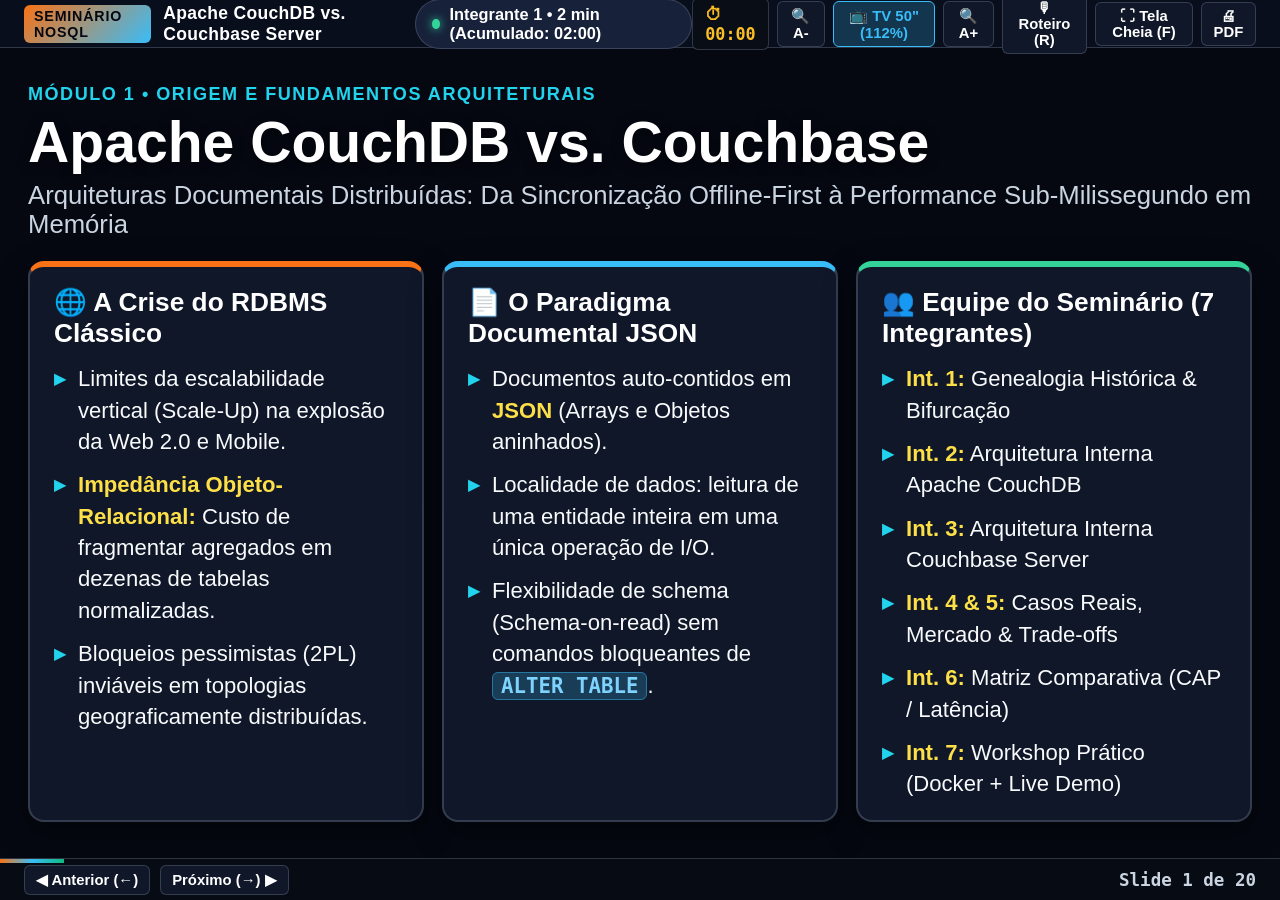
==== commit 2ff58d47: "style: reescalona fontes, margens e contraste para exibicao em TV de 50 polegadas em sala cheia" ====
--- a/apresentacao.html
+++ b/apresentacao.html
@@ -6,22 +6,28 @@
   <title>Seminário NoSQL: Apache CouchDB vs. Couchbase</title>
   <style>
     :root {
-      --bg-dark: #0b0f19;
-      --bg-card: #131b2e;
-      --bg-card-alt: #19233c;
-      --text-main: #f1f5f9;
-      --text-muted: #94a3b8;
-      --couchdb-color: #e42528;
-      --couchdb-soft: rgba(228, 37, 40, 0.16);
-      --couchbase-color: #ea2328;
+      --tv-scale: 1.12;
+      --bg-dark: #050811;
+      --bg-card: #101729;
+      --bg-card-alt: #17213a;
+      --text-main: #ffffff;
+      --text-muted: #cbd5e1;
+      --couchdb-color: #f97316;
+      --couchdb-soft: rgba(249, 115, 22, 0.2);
+      --couchbase-color: #38bdf8;
       --accent-blue: #38bdf8;
-      --accent-cyan: #06b6d4;
-      --accent-amber: #f59e0b;
-      --accent-emerald: #10b981;
-      --accent-purple: #a855f7;
-      --border-color: rgba(148, 163, 184, 0.18);
+      --accent-cyan: #22d3ee;
+      --accent-amber: #fbbf24;
+      --accent-emerald: #34d399;
+      --accent-purple: #c084fc;
+      --border-color: rgba(148, 163, 184, 0.28);
       --font-sans: 'Inter', -apple-system, BlinkMacSystemFont, 'Segoe UI', Roboto, sans-serif;
       --font-mono: 'JetBrains Mono', 'Fira Code', Consolas, monospace;
+    }
+
+    html {
+      /* Escala fluida calibrada para TV de 50" vista a 5-10 metros de distância */
+      font-size: calc(clamp(17px, 1.25vw, 26px) * var(--tv-scale));
     }
 
     * {
@@ -42,31 +48,32 @@
       user-select: none;
     }
 
-    /* Top Bar */
+    /* Top Bar Compacta para Maximizar Área Útil da TV 50" */
     .topbar {
-      height: 54px;
-      background: rgba(15, 23, 42, 0.92);
+      height: 48px;
+      background: rgba(10, 15, 29, 0.96);
       border-bottom: 1px solid var(--border-color);
       display: flex;
       align-items: center;
       justify-content: space-between;
       padding: 0 24px;
       z-index: 50;
-      backdrop-filter: blur(8px);
     }
 
     .brand {
       display: flex;
       align-items: center;
       gap: 12px;
-      font-weight: 700;
-      font-size: 0.95rem;
+      font-weight: 800;
+      font-size: 0.92rem;
       letter-spacing: 0.3px;
     }
 
     .brand-badge {
-      background: linear-gradient(135deg, #ef4444, #3b82f6);
-      padding: 4px 10px;
+      background: linear-gradient(135deg, #f97316, #38bdf8);
+      color: #050811;
+      font-weight: 900;
+      padding: 3px 10px;
       border-radius: 6px;
       font-size: 0.75rem;
       text-transform: uppercase;
@@ -79,9 +86,10 @@
       gap: 10px;
       background: var(--bg-card-alt);
       border: 1px solid var(--border-color);
-      padding: 6px 14px;
+      padding: 5px 16px;
       border-radius: 999px;
-      font-size: 0.85rem;
+      font-size: 0.86rem;
+      font-weight: 700;
     }
 
     .speaker-dot {
@@ -89,26 +97,27 @@
       height: 10px;
       border-radius: 50%;
       background: var(--accent-emerald);
-      box-shadow: 0 0 8px var(--accent-emerald);
+      box-shadow: 0 0 10px var(--accent-emerald);
     }
 
     .controls-top {
       display: flex;
       align-items: center;
-      gap: 10px;
+      gap: 8px;
     }
 
     .btn-ui {
       background: var(--bg-card);
       color: var(--text-main);
       border: 1px solid var(--border-color);
-      padding: 6px 12px;
+      padding: 5px 11px;
       border-radius: 6px;
-      font-size: 0.82rem;
+      font-size: 0.78rem;
+      font-weight: 700;
       cursor: pointer;
       display: flex;
       align-items: center;
-      gap: 6px;
+      gap: 5px;
       transition: all 0.2s;
     }
 
@@ -118,23 +127,24 @@
     }
 
     .btn-ui.active {
-      background: rgba(56, 189, 248, 0.2);
+      background: rgba(56, 189, 248, 0.22);
       border-color: var(--accent-blue);
       color: var(--accent-blue);
     }
 
     .timer-box {
       font-family: var(--font-mono);
-      font-size: 0.9rem;
+      font-size: 0.88rem;
+      font-weight: 700;
       background: #090d16;
-      padding: 6px 12px;
+      padding: 5px 12px;
       border-radius: 6px;
       border: 1px solid var(--border-color);
       color: var(--accent-amber);
       cursor: pointer;
     }
 
-    /* Main Workspace */
+    /* Main Workspace - Ocupa 96% da Largura da TV 50" */
     .main-stage {
       flex: 1;
       display: flex;
@@ -148,7 +158,7 @@
       display: flex;
       align-items: center;
       justify-content: center;
-      padding: 28px 48px;
+      padding: 14px 28px;
       overflow-y: auto;
       position: relative;
     }
@@ -156,11 +166,11 @@
     .slide {
       display: none;
       width: 100%;
-      max-width: 1320px;
-      min-height: 82%;
+      max-width: 96vw;
+      min-height: 90%;
       flex-direction: column;
       justify-content: center;
-      animation: fadeIn 0.28s ease-out;
+      animation: fadeIn 0.22s ease-out;
     }
 
     .slide.active {
@@ -168,85 +178,85 @@
     }
 
     @keyframes fadeIn {
-      from { opacity: 0; transform: translateY(8px); }
+      from { opacity: 0; transform: translateY(6px); }
       to { opacity: 1; transform: translateY(0); }
     }
 
-    /* Slide Typography & Layout */
+    /* Tipografia de Alto Impacto para Leitura a Longa Distância (TV 50") */
     .slide-meta {
       display: flex;
       align-items: center;
       gap: 12px;
-      margin-bottom: 12px;
-      font-size: 0.85rem;
+      margin-bottom: 6px;
+      font-size: 0.95rem;
       text-transform: uppercase;
-      letter-spacing: 1.2px;
-      color: var(--accent-blue);
-      font-weight: 700;
+      letter-spacing: 1.5px;
+      color: var(--accent-cyan);
+      font-weight: 800;
     }
 
     .slide-title {
-      font-size: 2.35rem;
-      font-weight: 800;
-      line-height: 1.18;
-      margin-bottom: 10px;
-      background: linear-gradient(90deg, #ffffff, #cbd5e1);
-      -webkit-background-clip: text;
-      -webkit-text-fill-color: transparent;
+      font-size: 2.3rem;
+      font-weight: 900;
+      line-height: 1.12;
+      margin-bottom: 6px;
+      color: #ffffff;
+      text-shadow: 0 2px 12px rgba(0, 0, 0, 0.5);
     }
 
     .slide-subtitle {
-      font-size: 1.15rem;
-      color: var(--text-muted);
-      margin-bottom: 26px;
-      font-weight: 400;
+      font-size: 1.18rem;
+      color: #cbd5e1;
+      margin-bottom: 18px;
+      font-weight: 500;
     }
 
     .grid-2 {
       display: grid;
       grid-template-columns: 1fr 1fr;
-      gap: 24px;
-      margin-top: 8px;
+      gap: 22px;
+      margin-top: 4px;
     }
 
     .grid-3 {
       display: grid;
       grid-template-columns: repeat(3, 1fr);
-      gap: 20px;
-      margin-top: 8px;
+      gap: 18px;
+      margin-top: 4px;
     }
 
     .card {
       background: var(--bg-card);
-      border: 1px solid var(--border-color);
-      border-radius: 14px;
-      padding: 22px 24px;
-      box-shadow: 0 10px 30px rgba(0, 0, 0, 0.25);
+      border: 2px solid var(--border-color);
+      border-radius: 16px;
+      padding: 20px 24px;
+      box-shadow: 0 12px 32px rgba(0, 0, 0, 0.4);
     }
 
     .card.couchdb-border {
-      border-top: 4px solid #f97316;
+      border-top: 6px solid #f97316;
     }
 
     .card.couchbase-border {
-      border-top: 4px solid var(--accent-blue);
+      border-top: 6px solid var(--accent-blue);
     }
 
     .card.emerald-border {
-      border-top: 4px solid var(--accent-emerald);
+      border-top: 6px solid var(--accent-emerald);
     }
 
     .card.purple-border {
-      border-top: 4px solid var(--accent-purple);
+      border-top: 6px solid var(--accent-purple);
     }
 
     .card h3 {
-      font-size: 1.25rem;
+      font-size: 1.38rem;
+      font-weight: 800;
       margin-bottom: 14px;
       display: flex;
       align-items: center;
       gap: 10px;
-      color: #fff;
+      color: #ffffff;
     }
 
     ul.tech-list {
@@ -258,51 +268,56 @@
 
     ul.tech-list li {
       position: relative;
-      padding-left: 22px;
-      font-size: 1.04rem;
-      line-height: 1.5;
-      color: #e2e8f0;
+      padding-left: 24px;
+      font-size: 1.16rem;
+      font-weight: 500;
+      line-height: 1.42;
+      color: #f8fafc;
     }
 
     ul.tech-list li::before {
-      content: "▹";
+      content: "▸";
       position: absolute;
       left: 0;
-      color: var(--accent-blue);
-      font-weight: bold;
+      color: var(--accent-cyan);
+      font-weight: 900;
     }
 
     ul.tech-list li strong {
-      color: #fff;
+      color: #fde047;
+      font-weight: 800;
     }
 
     code.inline {
       font-family: var(--font-mono);
-      background: rgba(56, 189, 248, 0.14);
+      background: rgba(56, 189, 248, 0.22);
+      border: 1px solid rgba(56, 189, 248, 0.45);
       color: #7dd3fc;
-      padding: 2px 7px;
-      border-radius: 5px;
-      font-size: 0.92em;
+      padding: 1px 8px;
+      border-radius: 6px;
+      font-size: 0.94em;
+      font-weight: 700;
     }
 
     pre.code-block {
-      background: #070a12;
-      border: 1px solid rgba(56, 189, 248, 0.25);
-      border-radius: 10px;
-      padding: 16px 18px;
+      background: #03060c;
+      border: 2px solid rgba(56, 189, 248, 0.4);
+      border-radius: 12px;
+      padding: 16px 20px;
       font-family: var(--font-mono);
-      font-size: 0.88rem;
-      line-height: 1.5;
-      color: #e2e8f0;
+      font-size: 1.02rem;
+      font-weight: 600;
+      line-height: 1.44;
+      color: #f8fafc;
       overflow-x: auto;
       user-select: text;
     }
 
     .diagram-box {
-      background: #090d18;
-      border: 1px dashed rgba(148, 163, 184, 0.3);
-      border-radius: 12px;
-      padding: 18px;
+      background: #070b14;
+      border: 2px dashed rgba(148, 163, 184, 0.45);
+      border-radius: 14px;
+      padding: 16px 20px;
       margin-top: 14px;
       display: flex;
       flex-direction: column;
@@ -313,69 +328,77 @@
       display: flex;
       align-items: center;
       justify-content: center;
-      gap: 12px;
+      gap: 14px;
       flex-wrap: wrap;
     }
 
     .flow-node {
       background: var(--bg-card-alt);
-      border: 1px solid var(--border-color);
-      padding: 10px 16px;
-      border-radius: 8px;
-      font-size: 0.92rem;
-      font-weight: 600;
+      border: 2px solid var(--border-color);
+      padding: 12px 18px;
+      border-radius: 10px;
+      font-size: 1.08rem;
+      font-weight: 700;
       text-align: center;
+      color: #ffffff;
     }
 
     .flow-node.highlight-orange {
       border-color: #f97316;
-      background: rgba(249, 115, 22, 0.15);
-      color: #fed7aa;
+      background: rgba(249, 115, 22, 0.22);
+      color: #ffedd5;
     }
 
     .flow-node.highlight-blue {
       border-color: var(--accent-blue);
-      background: rgba(56, 189, 248, 0.15);
-      color: #bae6fd;
+      background: rgba(56, 189, 248, 0.22);
+      color: #e0f2fe;
     }
 
     .flow-node.highlight-green {
       border-color: var(--accent-emerald);
-      background: rgba(16, 185, 129, 0.15);
-      color: #a7f3d0;
+      background: rgba(16, 185, 129, 0.22);
+      color: #d1fae5;
     }
 
     .flow-arrow {
-      color: var(--text-muted);
-      font-weight: bold;
-      font-size: 1.2rem;
-    }
-
-    /* Comparison Table */
+      color: var(--accent-amber);
+      font-weight: 900;
+      font-size: 1.35rem;
+    }
+
+    /* Comparison Table Otimizada para TV 50" */
     table.comp-table {
       width: 100%;
       border-collapse: collapse;
-      margin-top: 10px;
+      margin-top: 8px;
       background: var(--bg-card);
-      border-radius: 12px;
+      border-radius: 14px;
       overflow: hidden;
-      border: 1px solid var(--border-color);
+      border: 2px solid var(--border-color);
     }
 
     table.comp-table th,
     table.comp-table td {
-      padding: 16px 20px;
+      padding: 15px 20px;
       text-align: left;
       border-bottom: 1px solid var(--border-color);
-      font-size: 0.98rem;
-      line-height: 1.45;
+      font-size: 1.12rem;
+      font-weight: 500;
+      line-height: 1.4;
+      color: #f8fafc;
+    }
+
+    table.comp-table td strong {
+      color: #fde047;
+      font-weight: 800;
     }
 
     table.comp-table th {
-      background: #0f172a;
-      font-size: 1.05rem;
-      color: #fff;
-      font-weight: 700;
+      background: #090e1a;
+      font-size: 1.24rem;
+      color: #ffffff;
+      font-weight: 900;
     }
 
     table.comp-table th:nth-child(2) { color: #fb923c; }
@@ -385,17 +408,24 @@
       border-bottom: none;
     }
 
-    /* Teleprompter / Speaker Notes Drawer */
+    /* Teleprompter / Speaker Notes Drawer (Flutuante para NÃO encolher o Slide na TV!) */
     .notes-panel {
-      width: 400px;
-      background: #0f1626;
-      border-left: 1px solid var(--border-color);
-      padding: 24px;
+      position: absolute;
+      right: 0;
+      top: 0;
+      bottom: 0;
+      width: 440px;
+      max-width: 90vw;
+      background: rgba(10, 15, 28, 0.97);
+      border-left: 2px solid var(--accent-blue);
+      padding: 22px;
       display: flex;
       flex-direction: column;
-      gap: 16px;
+      gap: 14px;
       overflow-y: auto;
-      transition: all 0.25s ease;
+      z-index: 45;
+      box-shadow: -12px 0 36px rgba(0, 0, 0, 0.75);
+      backdrop-filter: blur(12px);
     }
 
     .notes-panel.hidden {
@@ -411,80 +441,90 @@
     }
 
     .notes-speaker-badge {
-      background: rgba(16, 185, 129, 0.18);
+      background: rgba(16, 185, 129, 0.22);
       color: #34d399;
-      border: 1px solid rgba(16, 185, 129, 0.4);
-      padding: 4px 10px;
+      border: 1px solid rgba(16, 185, 129, 0.5);
+      padding: 4px 12px;
       border-radius: 6px;
+      font-weight: 800;
+      font-size: 0.9rem;
+    }
+
+    .notes-time {
+      font-size: 0.88rem;
+      color: var(--accent-amber);
       font-weight: 700;
-      font-size: 0.85rem;
-    }
-
-    .notes-time {
-      font-size: 0.82rem;
-      color: var(--accent-amber);
-      font-weight: 600;
     }
 
     .notes-script {
       font-size: 1.05rem;
-      line-height: 1.68;
-      color: #e2e8f0;
-      background: rgba(255, 255, 255, 0.03);
+      line-height: 1.62;
+      color: #f8fafc;
+      background: rgba(255, 255, 255, 0.04);
       padding: 16px;
       border-radius: 10px;
-      border-left: 3px solid var(--accent-amber);
+      border-left: 4px solid var(--accent-amber);
       user-select: text;
     }
 
     /* Quiz Options */
+    .quiz-question {
+      font-size: 1.06rem;
+      color: #e2e8f0;
+      margin-bottom: 10px;
+      line-height: 1.38;
+      font-weight: 500;
+    }
+
     .quiz-options {
       display: flex;
       flex-direction: column;
-      gap: 10px;
-      margin-top: 14px;
+      gap: 9px;
+      margin-top: 10px;
     }
 
     .quiz-option {
-      background: var(--bg-card);
-      border: 1px solid var(--border-color);
-      padding: 13px 18px;
+      background: var(--bg-card-alt);
+      border: 2px solid var(--border-color);
+      padding: 11px 16px;
       border-radius: 10px;
       cursor: pointer;
-      font-size: 0.96rem;
-      line-height: 1.4;
+      font-size: 1.02rem;
+      font-weight: 600;
+      line-height: 1.35;
       transition: all 0.2s;
       display: flex;
       align-items: flex-start;
-      gap: 12px;
+      gap: 10px;
     }
 
     .quiz-option:hover {
       border-color: var(--accent-blue);
-      background: var(--bg-card-alt);
+      background: #1e293b;
     }
 
     .quiz-option.correct {
-      background: rgba(16, 185, 129, 0.2);
+      background: rgba(16, 185, 129, 0.28);
       border-color: var(--accent-emerald);
       color: #ecfdf5;
     }
 
     .quiz-option.wrong {
-      background: rgba(239, 68, 68, 0.18);
+      background: rgba(239, 68, 68, 0.25);
       border-color: #ef4444;
       color: #fecaca;
     }
 
     .quiz-explanation {
       display: none;
-      margin-top: 14px;
-      padding: 14px 18px;
+      margin-top: 10px;
+      padding: 12px 16px;
       border-radius: 10px;
-      background: rgba(16, 185, 129, 0.12);
-      border: 1px solid rgba(16, 185, 129, 0.35);
-      font-size: 0.94rem;
-      line-height: 1.5;
+      background: rgba(16, 185, 129, 0.18);
+      border: 2px solid rgba(16, 185, 129, 0.45);
+      font-size: 0.98rem;
+      font-weight: 600;
+      line-height: 1.42;
       color: #d1fae5;
     }
 
@@ -492,10 +532,10 @@
       display: block;
     }
 
-    /* Bottom Footer / Progress */
+    /* Bottom Footer / Progress Compacto */
     .bottombar {
-      height: 48px;
-      background: #090d16;
+      height: 42px;
+      background: #070b14;
       border-top: 1px solid var(--border-color);
       display: flex;
       align-items: center;
@@ -509,7 +549,7 @@
       position: absolute;
       top: 0;
       left: 0;
-      height: 3px;
+      height: 4px;
       background: linear-gradient(90deg, #f97316, #38bdf8, #10b981);
       transition: width 0.25s ease;
     }
@@ -522,7 +562,8 @@
 
     .slide-counter {
       font-family: var(--font-mono);
-      font-size: 0.9rem;
+      font-size: 0.92rem;
+      font-weight: 700;
       color: var(--text-muted);
     }
 
@@ -567,9 +608,12 @@
 
     <div class="controls-top">
       <div class="timer-box" id="timerDisplay" title="Clique para Iniciar/Pausar o cronômetro">⏱ 00:00</div>
-      <button class="btn-ui active" id="btnToggleNotes" onclick="toggleNotes()">🎙 Roteiro de Fala (R)</button>
+      <button class="btn-ui" onclick="adjustZoom(-0.08)" title="Diminuir Fonte (Tecla -)">🔍 A-</button>
+      <button class="btn-ui active" id="zoomBadge" onclick="resetZoom()" title="Escala Calibrada para TV 50&quot; (Tecla 0)">📺 TV 50" (112%)</button>
+      <button class="btn-ui" onclick="adjustZoom(0.08)" title="Aumentar Fonte (Tecla +)">🔍 A+</button>
+      <button class="btn-ui" id="btnToggleNotes" onclick="toggleNotes()">🎙 Roteiro (R)</button>
       <button class="btn-ui" onclick="toggleFullScreen()">⛶ Tela Cheia (F)</button>
-      <button class="btn-ui" onclick="window.print()">🖨 Exportar PDF</button>
+      <button class="btn-ui" onclick="window.print()">🖨 PDF</button>
     </div>
   </header>
 
@@ -1413,7 +1457,7 @@
           <!-- Questão 1 -->
           <div class="card couchdb-border">
             <h3>Questão 1: MVCC (<code class="inline">_rev</code>) no CouchDB</h3>
-            <p style="font-size: 0.9rem; color: var(--text-muted); margin-bottom: 10px;">
+            <p class="quiz-question">
               Dois clientes leem <code class="inline">_rev: "1-abc"</code>. O Cliente A atualiza para <code class="inline">2-def</code>. Um ms depois, o Cliente B envia <code class="inline">PUT</code> ainda com <code class="inline">1-abc</code>. O que ocorre?
             </p>
             <div class="quiz-options">
@@ -1431,7 +1475,7 @@
           <!-- Questão 2 -->
           <div class="card couchbase-border">
             <h3>Questão 2: vBuckets no Couchbase</h3>
-            <p style="font-size: 0.9rem; color: var(--text-muted); margin-bottom: 10px;">
+            <p class="quiz-question">
               Como o Couchbase Server particiona dados e roteia requisições KV em um cluster de 8 nós?
             </p>
             <div class="quiz-options">
@@ -1449,7 +1493,7 @@
           <!-- Questão 3 -->
           <div class="card emerald-border">
             <h3>Questão 3: MDS e Índices GSI</h3>
-            <p style="font-size: 0.9rem; color: var(--text-muted); margin-bottom: 10px;">
+            <p class="quiz-question">
               Qual é a vantagem do Multi-Dimensional Scaling (MDS) aliado a N1QL e índices GSI no Couchbase?
             </p>
             <div class="quiz-options">
@@ -1480,7 +1524,7 @@
           <!-- Questão 4 -->
           <div class="card couchdb-border">
             <h3>Questão 4: Teorema CAP & Cenários</h3>
-            <p style="font-size: 0.92rem; color: var(--text-muted); margin-bottom: 10px;">
+            <p class="quiz-question">
               <strong>Cenário I:</strong> App de inspeção em pistas remotas sem internet com sync no navegador.<br/>
               <strong>Cenário II:</strong> Carrinho de compras global com 500k ops/s, latência sub-ms e leitura consistente.
             </p>
@@ -1499,7 +1543,7 @@
           <!-- Questão 5 -->
           <div class="card couchbase-border">
             <h3>Questão 5: Tombstones (<code class="inline">_deleted</code>) e Replicação</h3>
-            <p style="font-size: 0.92rem; color: var(--text-muted); margin-bottom: 10px;">
+            <p class="quiz-question">
               Sobre exclusão de documentos e compactação no Apache CouchDB e replicação XDCR no Couchbase:
             </p>
             <div class="quiz-options">
@@ -1518,18 +1562,18 @@
 
     </main>
 
-    <!-- TELEPROMPTER / SPEAKER NOTES SIDE PANEL -->
-    <aside class="notes-panel" id="notesPanel">
+    <!-- TELEPROMPTER / SPEAKER NOTES SIDE PANEL (Inicia oculto para aproveitar 100% da TV 50") -->
+    <aside class="notes-panel hidden" id="notesPanel">
       <div class="notes-header">
         <span class="notes-speaker-badge" id="notesSpeaker">Integrante 1</span>
         <span class="notes-time" id="notesTime">⏱ 2 min</span>
       </div>
-      <div style="font-size: 0.8rem; color: var(--text-muted); text-transform: uppercase; letter-spacing: 0.8px;">
+      <div style="font-size: 0.85rem; color: var(--text-muted); text-transform: uppercase; letter-spacing: 0.8px; font-weight: 700;">
         Roteiro de Fala Textual (Teleprompter):
       </div>
       <div class="notes-script" id="notesScript"></div>
-      <div style="margin-top: auto; padding-top: 12px; border-top: 1px solid var(--border-color); font-size: 0.8rem; color: var(--text-muted);">
-        💡 <strong>Dica de Apresentação:</strong> Pressione <code class="inline">R</code> para ocultar esta barra ao projetar para a sala, ou deixe aberta durante o ensaio cronometrado do grupo!
+      <div style="margin-top: auto; padding-top: 12px; border-top: 1px solid var(--border-color); font-size: 0.85rem; color: var(--text-muted);">
+        💡 <strong>Dica:</strong> Pressione <code class="inline">R</code> para abrir/fechar esta gaveta flutuante, ou use <code class="inline">+</code> e <code class="inline">-</code> para ajustar o tamanho da fonte na TV!
       </div>
     </aside>
   </div>
@@ -1547,10 +1591,27 @@
   <script>
     const slides = Array.from(document.querySelectorAll('.slide'));
     let currentIndex = 0;
+    let tvScale = 1.12;
 
     // Timer state
     let timerSeconds = 0;
     let timerInterval = null;
+
+    function applyZoom() {
+      document.documentElement.style.setProperty('--tv-scale', tvScale.toFixed(2));
+      const pct = Math.round(tvScale * 100);
+      document.getElementById('zoomBadge').textContent = `📺 TV 50" (${pct}%)`;
+    }
+
+    function adjustZoom(delta) {
+      tvScale = Math.min(1.60, Math.max(0.80, tvScale + delta));
+      applyZoom();
+    }
+
+    function resetZoom() {
+      tvScale = 1.12;
+      applyZoom();
+    }
 
     function updateSlideUI() {
       slides.forEach((slide, idx) => {
@@ -1640,6 +1701,12 @@
         toggleNotes();
       } else if (e.key.toLowerCase() === 'f') {
         toggleFullScreen();
+      } else if (e.key === '+' || e.key === '=') {
+        adjustZoom(0.08);
+      } else if (e.key === '-' || e.key === '_') {
+        adjustZoom(-0.08);
+      } else if (e.key === '0') {
+        resetZoom();
       }
     });
 
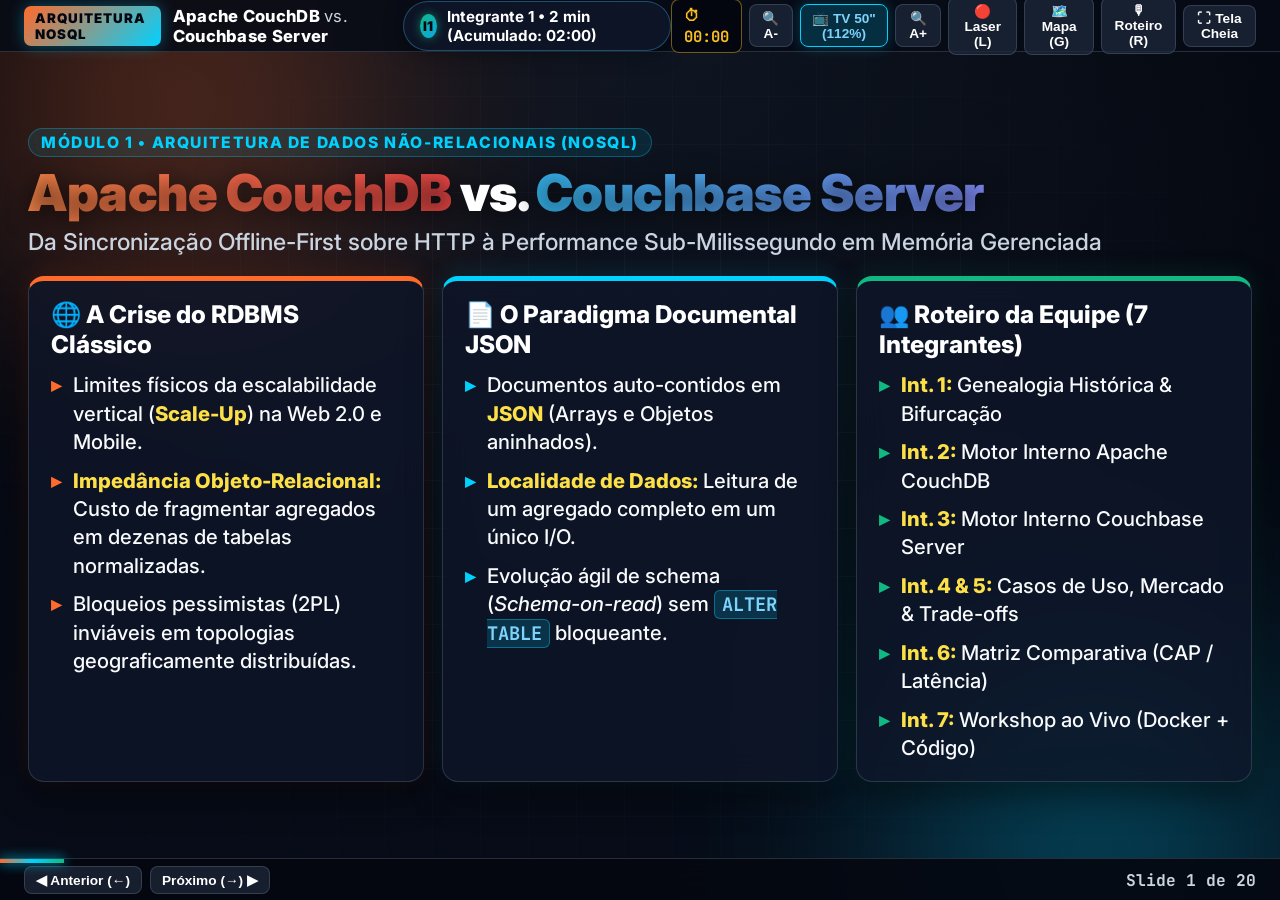
==== commit 2331306d: "feat(ui): adiciona visuais dinamicos, simuladores interativos, apontador laser e glassmorphism" ====
--- a/apresentacao.html
+++ b/apresentacao.html
@@ -3,31 +3,35 @@
 <head>
   <meta charset="UTF-8" />
   <meta name="viewport" content="width=device-width, initial-scale=1.0" />
-  <title>Seminário NoSQL: Apache CouchDB vs. Couchbase</title>
+  <title>Seminário NoSQL: Apache CouchDB vs. Couchbase Server</title>
+  <link rel="preconnect" href="https://fonts.googleapis.com">
+  <link rel="preconnect" href="https://fonts.gstatic.com" crossorigin>
+  <link href="https://fonts.googleapis.com/css2?family=Inter:wght@400;500;600;700;800;900&family=JetBrains+Mono:wght@500;600;700&display=swap" rel="stylesheet">
   <style>
     :root {
       --tv-scale: 1.12;
-      --bg-dark: #050811;
-      --bg-card: #101729;
-      --bg-card-alt: #17213a;
+      --bg-deep: #04070f;
+      --bg-card: rgba(15, 23, 42, 0.78);
+      --bg-card-solid: #0f172a;
+      --bg-card-alt: rgba(30, 41, 59, 0.72);
       --text-main: #ffffff;
       --text-muted: #cbd5e1;
-      --couchdb-color: #f97316;
-      --couchdb-soft: rgba(249, 115, 22, 0.2);
-      --couchbase-color: #38bdf8;
-      --accent-blue: #38bdf8;
-      --accent-cyan: #22d3ee;
+      --couchdb-orange: #ff6b2b;
+      --couchdb-glow: rgba(255, 107, 43, 0.35);
+      --couchbase-blue: #00d2ff;
+      --couchbase-glow: rgba(0, 210, 255, 0.35);
+      --accent-emerald: #10b981;
       --accent-amber: #fbbf24;
-      --accent-emerald: #34d399;
       --accent-purple: #c084fc;
-      --border-color: rgba(148, 163, 184, 0.28);
+      --accent-rose: #f43f5e;
+      --border-glass: rgba(148, 163, 184, 0.24);
       --font-sans: 'Inter', -apple-system, BlinkMacSystemFont, 'Segoe UI', Roboto, sans-serif;
       --font-mono: 'JetBrains Mono', 'Fira Code', Consolas, monospace;
     }
 
     html {
-      /* Escala fluida calibrada para TV de 50" vista a 5-10 metros de distância */
-      font-size: calc(clamp(17px, 1.25vw, 26px) * var(--tv-scale));
+      /* Escala fluida calibrada para TV de 50" em sala cheia */
+      font-size: calc(clamp(16.5px, 1.22vw, 25px) * var(--tv-scale));
     }
 
     * {
@@ -37,7 +41,7 @@
     }
 
     body {
-      background-color: var(--bg-dark);
+      background-color: var(--bg-deep);
       color: var(--text-main);
       font-family: var(--font-sans);
       overflow: hidden;
@@ -46,18 +50,105 @@
       display: flex;
       flex-direction: column;
       user-select: none;
-    }
-
-    /* Top Bar Compacta para Maximizar Área Útil da TV 50" */
+      position: relative;
+    }
+
+    /* ==========================================================================
+       DYNAMIC AMBIENT BACKGROUND (AURORA + CYBER GRID + LASER SPOTLIGHT)
+       ========================================================================== */
+    .ambient-canvas {
+      position: fixed;
+      inset: 0;
+      z-index: 0;
+      pointer-events: none;
+      overflow: hidden;
+      background:
+        radial-gradient(circle at 50% 0%, rgba(30, 41, 59, 0.45) 0%, transparent 70%),
+        linear-gradient(to bottom, #03060d 0%, #070c18 100%);
+    }
+
+    .cyber-grid {
+      position: absolute;
+      inset: 0;
+      background-image:
+        linear-gradient(to right, rgba(148, 163, 184, 0.055) 1px, transparent 1px),
+        linear-gradient(to bottom, rgba(148, 163, 184, 0.055) 1px, transparent 1px);
+      background-size: 48px 48px;
+      mask-image: radial-gradient(ellipse at center, rgba(0,0,0,0.9) 30%, transparent 85%);
+      -webkit-mask-image: radial-gradient(ellipse at center, rgba(0,0,0,0.9) 30%, transparent 85%);
+    }
+
+    .aurora-orb {
+      position: absolute;
+      border-radius: 50%;
+      filter: blur(110px);
+      opacity: 0.42;
+      transition: all 1.1s cubic-bezier(0.16, 1, 0.3, 1);
+    }
+
+    .orb-1 {
+      width: 48vw;
+      height: 48vw;
+      top: -16vw;
+      left: -10vw;
+      background: radial-gradient(circle, var(--couchdb-orange), transparent 70%);
+      animation: floatOrb1 14s ease-in-out infinite alternate;
+    }
+
+    .orb-2 {
+      width: 45vw;
+      height: 45vw;
+      bottom: -18vw;
+      right: -8vw;
+      background: radial-gradient(circle, var(--couchbase-blue), transparent 70%);
+      animation: floatOrb2 18s ease-in-out infinite alternate;
+    }
+
+    @keyframes floatOrb1 {
+      0% { transform: translate(0, 0) scale(1); }
+      100% { transform: translate(6vw, 4vw) scale(1.12); }
+    }
+
+    @keyframes floatOrb2 {
+      0% { transform: translate(0, 0) scale(1); }
+      100% { transform: translate(-6vw, -5vw) scale(1.15); }
+    }
+
+    /* Laser Pointer Spotlight Mode */
+    .laser-dot {
+      position: fixed;
+      width: 26px;
+      height: 26px;
+      border-radius: 50%;
+      background: radial-gradient(circle, #ffffff 15%, #ff2a2a 55%, rgba(255, 0, 0, 0) 100%);
+      box-shadow: 0 0 24px 8px rgba(255, 30, 30, 0.85);
+      pointer-events: none;
+      z-index: 9999;
+      transform: translate(-50%, -50%);
+      display: none;
+    }
+
+    body.laser-active {
+      cursor: none;
+    }
+
+    body.laser-active .laser-dot {
+      display: block;
+    }
+
+    /* ==========================================================================
+       TOP NAVIGATION HUD (GLASSMORPHISM)
+       ========================================================================== */
     .topbar {
-      height: 48px;
-      background: rgba(10, 15, 29, 0.96);
-      border-bottom: 1px solid var(--border-color);
+      height: 52px;
+      background: rgba(7, 11, 22, 0.85);
+      border-bottom: 1px solid var(--border-glass);
       display: flex;
       align-items: center;
       justify-content: space-between;
       padding: 0 24px;
       z-index: 50;
+      backdrop-filter: blur(16px);
     }
 
     .brand {
@@ -65,91 +156,109 @@
       align-items: center;
       gap: 12px;
       font-weight: 800;
-      font-size: 0.92rem;
+      font-size: 0.9rem;
       letter-spacing: 0.3px;
     }
 
     .brand-badge {
-      background: linear-gradient(135deg, #f97316, #38bdf8);
-      color: #050811;
+      background: linear-gradient(135deg, var(--couchdb-orange), var(--couchbase-blue));
+      color: #030712;
       font-weight: 900;
-      padding: 3px 10px;
-      border-radius: 6px;
-      font-size: 0.75rem;
+      padding: 4px 11px;
+      border-radius: 7px;
+      font-size: 0.72rem;
       text-transform: uppercase;
-      letter-spacing: 0.8px;
+      letter-spacing: 1px;
+      box-shadow: 0 0 16px rgba(0, 210, 255, 0.35);
     }
 
     .speaker-pill {
       display: flex;
       align-items: center;
       gap: 10px;
-      background: var(--bg-card-alt);
-      border: 1px solid var(--border-color);
+      background: rgba(15, 23, 42, 0.9);
+      border: 1px solid rgba(56, 189, 248, 0.35);
       padding: 5px 16px;
       border-radius: 999px;
-      font-size: 0.86rem;
+      font-size: 0.82rem;
       font-weight: 700;
-    }
-
-    .speaker-dot {
-      width: 10px;
-      height: 10px;
+      box-shadow: 0 4px 20px rgba(0, 0, 0, 0.35);
+    }
+
+    .speaker-avatar {
+      width: 24px;
+      height: 24px;
       border-radius: 50%;
-      background: var(--accent-emerald);
-      box-shadow: 0 0 10px var(--accent-emerald);
+      background: linear-gradient(135deg, #10b981, #0ea5e9);
+      color: #04070f;
+      font-weight: 900;
+      font-size: 0.72rem;
+      display: flex;
+      align-items: center;
+      justify-content: center;
+      box-shadow: 0 0 10px rgba(16, 185, 129, 0.6);
     }
 
     .controls-top {
       display: flex;
       align-items: center;
-      gap: 8px;
+      gap: 7px;
     }
 
     .btn-ui {
-      background: var(--bg-card);
+      background: rgba(30, 41, 59, 0.75);
       color: var(--text-main);
-      border: 1px solid var(--border-color);
+      border: 1px solid var(--border-glass);
       padding: 5px 11px;
-      border-radius: 6px;
-      font-size: 0.78rem;
+      border-radius: 8px;
+      font-size: 0.74rem;
       font-weight: 700;
       cursor: pointer;
       display: flex;
       align-items: center;
       gap: 5px;
-      transition: all 0.2s;
+      transition: all 0.2s cubic-bezier(0.16, 1, 0.3, 1);
     }
 
     .btn-ui:hover {
-      background: var(--bg-card-alt);
-      border-color: var(--accent-blue);
+      background: rgba(51, 65, 85, 0.9);
+      border-color: var(--couchbase-blue);
+      transform: translateY(-1px);
     }
 
     .btn-ui.active {
-      background: rgba(56, 189, 248, 0.22);
-      border-color: var(--accent-blue);
-      color: var(--accent-blue);
+      background: rgba(0, 210, 255, 0.18);
+      border-color: var(--couchbase-blue);
+      color: #7dd3fc;
+      box-shadow: 0 0 14px rgba(0, 210, 255, 0.25);
     }
 
     .timer-box {
       font-family: var(--font-mono);
-      font-size: 0.88rem;
+      font-size: 0.84rem;
       font-weight: 700;
-      background: #090d16;
+      background: rgba(4, 7, 15, 0.9);
       padding: 5px 12px;
-      border-radius: 6px;
-      border: 1px solid var(--border-color);
+      border-radius: 8px;
+      border: 1px solid rgba(251, 191, 36, 0.45);
       color: var(--accent-amber);
       cursor: pointer;
-    }
-
-    /* Main Workspace - Ocupa 96% da Largura da TV 50" */
+      transition: all 0.2s;
+    }
+
+    .timer-box:hover {
+      box-shadow: 0 0 14px rgba(251, 191, 36, 0.35);
+    }
+
+    /* ==========================================================================
+       MAIN STAGE & SLIDE TRANSITIONS
+       ========================================================================== */
     .main-stage {
       flex: 1;
       display: flex;
       position: relative;
       overflow: hidden;
+      z-index: 10;
     }
 
     .slide-viewport {
@@ -158,7 +267,7 @@
       display: flex;
       align-items: center;
       justify-content: center;
-      padding: 14px 28px;
+      padding: 12px 28px;
       overflow-y: auto;
       position: relative;
     }
@@ -170,51 +279,106 @@
       min-height: 90%;
       flex-direction: column;
       justify-content: center;
-      animation: fadeIn 0.22s ease-out;
     }
 
     .slide.active {
       display: flex;
-    }
-
-    @keyframes fadeIn {
-      from { opacity: 0; transform: translateY(6px); }
+      animation: slideEnter 0.42s cubic-bezier(0.16, 1, 0.3, 1) forwards;
+    }
+
+    @keyframes slideEnter {
+      from {
+        opacity: 0;
+        transform: translateY(14px) scale(0.99);
+      }
+      to {
+        opacity: 1;
+        transform: translateY(0) scale(1);
+      }
+    }
+
+    .slide.active .card,
+    .slide.active .diagram-box,
+    .slide.active .comp-table,
+    .slide.active .terminal-window {
+      animation: cardPop 0.48s cubic-bezier(0.16, 1, 0.3, 1) backwards;
+    }
+
+    .slide.active .card:nth-child(1) { animation-delay: 0.05s; }
+    .slide.active .card:nth-child(2) { animation-delay: 0.11s; }
+    .slide.active .card:nth-child(3) { animation-delay: 0.17s; }
+    .slide.active .card:nth-child(4) { animation-delay: 0.22s; }
+    .slide.active .card:nth-child(5) { animation-delay: 0.27s; }
+    .slide.active .card:nth-child(6) { animation-delay: 0.32s; }
+
+    @keyframes cardPop {
+      from { opacity: 0; transform: translateY(16px); }
       to { opacity: 1; transform: translateY(0); }
     }
 
-    /* Tipografia de Alto Impacto para Leitura a Longa Distância (TV 50") */
+    /* ==========================================================================
+       TYPOGRAPHY & HERO BADGES FOR 50" TV
+       ========================================================================== */
+    .slide-header-row {
+      display: flex;
+      align-items: center;
+      justify-content: space-between;
+      margin-bottom: 4px;
+    }
+
     .slide-meta {
-      display: flex;
+      display: inline-flex;
       align-items: center;
-      gap: 12px;
-      margin-bottom: 6px;
-      font-size: 0.95rem;
+      gap: 10px;
+      font-size: 0.85rem;
       text-transform: uppercase;
-      letter-spacing: 1.5px;
-      color: var(--accent-cyan);
+      letter-spacing: 1.6px;
+      color: var(--couchbase-blue);
       font-weight: 800;
+      background: rgba(0, 210, 255, 0.1);
+      border: 1px solid rgba(0, 210, 255, 0.3);
+      padding: 4px 12px;
+      border-radius: 999px;
+      width: fit-content;
+      margin-bottom: 8px;
     }
 
     .slide-title {
-      font-size: 2.3rem;
+      font-size: 2.22rem;
       font-weight: 900;
       line-height: 1.12;
       margin-bottom: 6px;
       color: #ffffff;
-      text-shadow: 0 2px 12px rgba(0, 0, 0, 0.5);
+      letter-spacing: -0.5px;
+      text-shadow: 0 4px 24px rgba(0, 0, 0, 0.65);
+    }
+
+    .gradient-text-orange {
+      background: linear-gradient(90deg, #ff8a4c, #ff4d4d);
+      -webkit-background-clip: text;
+      -webkit-text-fill-color: transparent;
+    }
+
+    .gradient-text-blue {
+      background: linear-gradient(90deg, #38bdf8, #818cf8);
+      -webkit-background-clip: text;
+      -webkit-text-fill-color: transparent;
     }
 
     .slide-subtitle {
-      font-size: 1.18rem;
+      font-size: 1.12rem;
       color: #cbd5e1;
-      margin-bottom: 18px;
+      margin-bottom: 16px;
       font-weight: 500;
     }
 
+    /* ==========================================================================
+       GLASSMORPHIC CARDS & GRIDS
+       ========================================================================== */
     .grid-2 {
       display: grid;
       grid-template-columns: 1fr 1fr;
-      gap: 22px;
+      gap: 20px;
       margin-top: 4px;
     }
 
@@ -227,32 +391,45 @@
 
     .card {
       background: var(--bg-card);
-      border: 2px solid var(--border-color);
+      backdrop-filter: blur(16px);
+      border: 1.5px solid var(--border-glass);
       border-radius: 16px;
-      padding: 20px 24px;
-      box-shadow: 0 12px 32px rgba(0, 0, 0, 0.4);
+      padding: 18px 22px;
+      box-shadow: 0 14px 34px rgba(0, 0, 0, 0.45), inset 0 1px 0 rgba(255, 255, 255, 0.08);
+      position: relative;
+      overflow: hidden;
+      transition: transform 0.25s ease, border-color 0.25s ease, box-shadow 0.25s ease;
+    }
+
+    .card:hover {
+      transform: translateY(-3px);
+      border-color: rgba(255, 255, 255, 0.35);
     }
 
     .card.couchdb-border {
-      border-top: 6px solid #f97316;
+      border-top: 5px solid var(--couchdb-orange);
+      box-shadow: 0 14px 34px rgba(0, 0, 0, 0.45), 0 -4px 24px rgba(255, 107, 43, 0.12);
     }
 
     .card.couchbase-border {
-      border-top: 6px solid var(--accent-blue);
+      border-top: 5px solid var(--couchbase-blue);
+      box-shadow: 0 14px 34px rgba(0, 0, 0, 0.45), 0 -4px 24px rgba(0, 210, 255, 0.12);
     }
 
     .card.emerald-border {
-      border-top: 6px solid var(--accent-emerald);
+      border-top: 5px solid var(--accent-emerald);
+      box-shadow: 0 14px 34px rgba(0, 0, 0, 0.45), 0 -4px 24px rgba(16, 185, 129, 0.12);
     }
 
     .card.purple-border {
-      border-top: 6px solid var(--accent-purple);
+      border-top: 5px solid var(--accent-purple);
+      box-shadow: 0 14px 34px rgba(0, 0, 0, 0.45), 0 -4px 24px rgba(192, 132, 252, 0.12);
     }
 
     .card h3 {
-      font-size: 1.38rem;
+      font-size: 1.32rem;
       font-weight: 800;
-      margin-bottom: 14px;
+      margin-bottom: 12px;
       display: flex;
       align-items: center;
       gap: 10px;
@@ -263,15 +440,15 @@
       list-style: none;
       display: flex;
       flex-direction: column;
-      gap: 12px;
+      gap: 10px;
     }
 
     ul.tech-list li {
       position: relative;
-      padding-left: 24px;
-      font-size: 1.16rem;
+      padding-left: 22px;
+      font-size: 1.1rem;
       font-weight: 500;
-      line-height: 1.42;
+      line-height: 1.4;
       color: #f8fafc;
     }
 
@@ -279,8 +456,16 @@
       content: "▸";
       position: absolute;
       left: 0;
-      color: var(--accent-cyan);
+      color: var(--couchbase-blue);
       font-weight: 900;
+    }
+
+    .card.couchdb-border ul.tech-list li::before {
+      color: var(--couchdb-orange);
+    }
+
+    .card.emerald-border ul.tech-list li::before {
+      color: var(--accent-emerald);
     }
 
     ul.tech-list li strong {
@@ -290,103 +475,303 @@
 
     code.inline {
       font-family: var(--font-mono);
-      background: rgba(56, 189, 248, 0.22);
-      border: 1px solid rgba(56, 189, 248, 0.45);
+      background: rgba(0, 210, 255, 0.16);
+      border: 1px solid rgba(0, 210, 255, 0.4);
       color: #7dd3fc;
-      padding: 1px 8px;
+      padding: 1px 7px;
       border-radius: 6px;
-      font-size: 0.94em;
+      font-size: 0.92em;
       font-weight: 700;
     }
 
-    pre.code-block {
-      background: #03060c;
-      border: 2px solid rgba(56, 189, 248, 0.4);
-      border-radius: 12px;
-      padding: 16px 20px;
-      font-family: var(--font-mono);
-      font-size: 1.02rem;
-      font-weight: 600;
-      line-height: 1.44;
-      color: #f8fafc;
-      overflow-x: auto;
-      user-select: text;
-    }
-
+    /* ==========================================================================
+       INTERACTIVE SIMULATORS & ANIMATED DIAGRAMS
+       ========================================================================== */
     .diagram-box {
-      background: #070b14;
-      border: 2px dashed rgba(148, 163, 184, 0.45);
-      border-radius: 14px;
+      background: rgba(7, 11, 22, 0.85);
+      border: 1.5px solid rgba(148, 163, 184, 0.3);
+      border-radius: 16px;
       padding: 16px 20px;
       margin-top: 14px;
       display: flex;
       flex-direction: column;
       gap: 12px;
+      box-shadow: inset 0 0 28px rgba(0, 0, 0, 0.6);
+    }
+
+    .sim-header {
+      display: flex;
+      align-items: center;
+      justify-content: space-between;
+      border-bottom: 1px solid rgba(148, 163, 184, 0.2);
+      padding-bottom: 8px;
+      margin-bottom: 4px;
+    }
+
+    .sim-title {
+      font-size: 0.88rem;
+      font-weight: 800;
+      text-transform: uppercase;
+      letter-spacing: 1px;
+      color: var(--accent-amber);
+      display: flex;
+      align-items: center;
+      gap: 8px;
+    }
+
+    .sim-btn {
+      background: linear-gradient(135deg, #2563eb, #0ea5e9);
+      color: #fff;
+      border: none;
+      padding: 6px 14px;
+      border-radius: 8px;
+      font-size: 0.82rem;
+      font-weight: 800;
+      cursor: pointer;
+      transition: all 0.2s;
+      box-shadow: 0 4px 14px rgba(14, 165, 233, 0.4);
+    }
+
+    .sim-btn:hover {
+      transform: scale(1.04);
+      filter: brightness(1.12);
+    }
+
+    .sim-btn.orange {
+      background: linear-gradient(135deg, #ea580c, #f97316);
+      box-shadow: 0 4px 14px rgba(249, 115, 22, 0.4);
+    }
+
+    .sim-btn.emerald {
+      background: linear-gradient(135deg, #059669, #10b981);
+      box-shadow: 0 4px 14px rgba(16, 185, 129, 0.4);
     }
 
     .flow-row {
       display: flex;
       align-items: center;
       justify-content: center;
-      gap: 14px;
+      gap: 12px;
       flex-wrap: wrap;
     }
 
     .flow-node {
-      background: var(--bg-card-alt);
-      border: 2px solid var(--border-color);
-      padding: 12px 18px;
+      background: rgba(30, 41, 59, 0.85);
+      border: 2px solid var(--border-glass);
+      padding: 10px 16px;
       border-radius: 10px;
-      font-size: 1.08rem;
+      font-size: 1rem;
       font-weight: 700;
       text-align: center;
       color: #ffffff;
+      transition: all 0.35s cubic-bezier(0.16, 1, 0.3, 1);
+      position: relative;
+    }
+
+    .flow-node.stale-block {
+      opacity: 0.45;
+      border-style: dashed;
+      background: rgba(15, 23, 42, 0.5);
+      text-decoration: line-through;
     }
 
     .flow-node.highlight-orange {
-      border-color: #f97316;
-      background: rgba(249, 115, 22, 0.22);
+      border-color: var(--couchdb-orange);
+      background: rgba(255, 107, 43, 0.2);
       color: #ffedd5;
+      box-shadow: 0 0 18px rgba(255, 107, 43, 0.25);
     }
 
     .flow-node.highlight-blue {
-      border-color: var(--accent-blue);
-      background: rgba(56, 189, 248, 0.22);
+      border-color: var(--couchbase-blue);
+      background: rgba(0, 210, 255, 0.2);
       color: #e0f2fe;
+      box-shadow: 0 0 18px rgba(0, 210, 255, 0.25);
     }
 
     .flow-node.highlight-green {
       border-color: var(--accent-emerald);
       background: rgba(16, 185, 129, 0.22);
       color: #d1fae5;
+      box-shadow: 0 0 20px rgba(16, 185, 129, 0.3);
+    }
+
+    .flow-node.pulse-active {
+      animation: nodePulse 1.4s infinite alternate;
+    }
+
+    @keyframes nodePulse {
+      from { box-shadow: 0 0 10px rgba(16, 185, 129, 0.3); transform: scale(1); }
+      to { box-shadow: 0 0 26px rgba(16, 185, 129, 0.8); transform: scale(1.03); }
     }
 
     .flow-arrow {
       color: var(--accent-amber);
       font-weight: 900;
-      font-size: 1.35rem;
-    }
-
-    /* Comparison Table Otimizada para TV 50" */
+      font-size: 1.25rem;
+    }
+
+    /* Animated Data Stream Bar */
+    .stream-pipe {
+      display: inline-flex;
+      align-items: center;
+      gap: 6px;
+      padding: 4px 12px;
+      border-radius: 999px;
+      background: rgba(0, 210, 255, 0.12);
+      border: 1px solid rgba(0, 210, 255, 0.4);
+      color: #7dd3fc;
+      font-family: var(--font-mono);
+      font-size: 0.82rem;
+      font-weight: 700;
+      position: relative;
+      overflow: hidden;
+    }
+
+    .stream-pipe::after {
+      content: "";
+      position: absolute;
+      top: 0;
+      left: -50%;
+      width: 50%;
+      height: 100%;
+      background: linear-gradient(90deg, transparent, rgba(255, 255, 255, 0.35), transparent);
+      animation: streamFlow 1.8s infinite linear;
+    }
+
+    @keyframes streamFlow {
+      0% { left: -50%; }
+      100% { left: 120%; }
+    }
+
+    /* Resource Meter Bars (MDS & Latency Benchmarks) */
+    .meter-group {
+      margin-top: 10px;
+      display: flex;
+      flex-direction: column;
+      gap: 6px;
+    }
+
+    .meter-label {
+      display: flex;
+      justify-content: space-between;
+      font-size: 0.84rem;
+      font-weight: 700;
+      color: #cbd5e1;
+    }
+
+    .meter-track {
+      height: 10px;
+      background: rgba(15, 23, 42, 0.9);
+      border-radius: 999px;
+      overflow: hidden;
+      border: 1px solid rgba(148, 163, 184, 0.25);
+    }
+
+    .meter-fill {
+      height: 100%;
+      border-radius: 999px;
+      transition: width 0.8s cubic-bezier(0.16, 1, 0.3, 1);
+    }
+
+    /* ==========================================================================
+       MACOS / LINUX TERMINAL WINDOW MOCKUPS
+       ========================================================================== */
+    .terminal-window {
+      background: #050811;
+      border: 1.5px solid rgba(56, 189, 248, 0.35);
+      border-radius: 14px;
+      overflow: hidden;
+      box-shadow: 0 16px 38px rgba(0, 0, 0, 0.6);
+      display: flex;
+      flex-direction: column;
+    }
+
+    .terminal-header {
+      background: #0f172a;
+      padding: 8px 14px;
+      display: flex;
+      align-items: center;
+      justify-content: space-between;
+      border-bottom: 1px solid rgba(148, 163, 184, 0.2);
+    }
+
+    .terminal-dots {
+      display: flex;
+      gap: 7px;
+    }
+
+    .t-dot {
+      width: 11px;
+      height: 11px;
+      border-radius: 50%;
+    }
+    .t-dot.red { background: #ef4444; }
+    .t-dot.yellow { background: #f59e0b; }
+    .t-dot.green { background: #10b981; }
+
+    .terminal-title {
+      font-family: var(--font-mono);
+      font-size: 0.76rem;
+      color: #94a3b8;
+      font-weight: 700;
+    }
+
+    pre.code-block {
+      background: transparent;
+      padding: 14px 18px;
+      font-family: var(--font-mono);
+      font-size: 0.96rem;
+      font-weight: 600;
+      line-height: 1.42;
+      color: #f8fafc;
+      overflow-x: auto;
+      user-select: text;
+    }
+
+    .sim-output-box {
+      background: rgba(16, 185, 129, 0.1);
+      border-top: 1px dashed rgba(16, 185, 129, 0.4);
+      padding: 10px 16px;
+      font-family: var(--font-mono);
+      font-size: 0.88rem;
+      color: #a7f3d0;
+      display: none;
+    }
+
+    .sim-output-box.visible {
+      display: block;
+      animation: fadeIn 0.25s ease-out;
+    }
+
+    /* ==========================================================================
+       COMPARISON TABLE
+       ========================================================================== */
     table.comp-table {
       width: 100%;
       border-collapse: collapse;
-      margin-top: 8px;
+      margin-top: 6px;
       background: var(--bg-card);
-      border-radius: 14px;
+      backdrop-filter: blur(16px);
+      border-radius: 16px;
       overflow: hidden;
-      border: 2px solid var(--border-color);
+      border: 2px solid var(--border-glass);
+      box-shadow: 0 16px 40px rgba(0, 0, 0, 0.5);
     }
 
     table.comp-table th,
     table.comp-table td {
-      padding: 15px 20px;
+      padding: 14px 18px;
       text-align: left;
-      border-bottom: 1px solid var(--border-color);
-      font-size: 1.12rem;
+      border-bottom: 1px solid var(--border-glass);
+      font-size: 1.08rem;
       font-weight: 500;
-      line-height: 1.4;
+      line-height: 1.38;
       color: #f8fafc;
+    }
+
+    table.comp-table tr:hover td {
+      background: rgba(255, 255, 255, 0.04);
     }
 
     table.comp-table td strong {
@@ -395,20 +780,22 @@
     }
 
     table.comp-table th {
-      background: #090e1a;
-      font-size: 1.24rem;
+      background: rgba(9, 14, 26, 0.95);
+      font-size: 1.2rem;
       color: #ffffff;
       font-weight: 900;
     }
 
-    table.comp-table th:nth-child(2) { color: #fb923c; }
-    table.comp-table th:nth-child(3) { color: var(--accent-blue); }
+    table.comp-table th:nth-child(2) { color: var(--couchdb-orange); }
+    table.comp-table th:nth-child(3) { color: var(--couchbase-blue); }
 
     table.comp-table tr:last-child td {
       border-bottom: none;
     }
 
-    /* Teleprompter / Speaker Notes Drawer (Flutuante para NÃO encolher o Slide na TV!) */
+    /* ==========================================================================
+       FLOATING TELEPROMPTER & SLIDE OVERVIEW MODAL (TECLA G)
+       ========================================================================== */
     .notes-panel {
       position: absolute;
       right: 0;
@@ -416,16 +803,16 @@
       bottom: 0;
       width: 440px;
       max-width: 90vw;
-      background: rgba(10, 15, 28, 0.97);
-      border-left: 2px solid var(--accent-blue);
+      background: rgba(8, 12, 24, 0.96);
+      border-left: 2px solid var(--couchbase-blue);
       padding: 22px;
       display: flex;
       flex-direction: column;
       gap: 14px;
       overflow-y: auto;
       z-index: 45;
-      box-shadow: -12px 0 36px rgba(0, 0, 0, 0.75);
-      backdrop-filter: blur(12px);
+      box-shadow: -14px 0 40px rgba(0, 0, 0, 0.8);
+      backdrop-filter: blur(16px);
     }
 
     .notes-panel.hidden {
@@ -436,7 +823,7 @@
       display: flex;
       align-items: center;
       justify-content: space-between;
-      border-bottom: 1px solid var(--border-color);
+      border-bottom: 1px solid var(--border-glass);
       padding-bottom: 12px;
     }
 
@@ -457,7 +844,7 @@
     }
 
     .notes-script {
-      font-size: 1.05rem;
+      font-size: 1.04rem;
       line-height: 1.62;
       color: #f8fafc;
       background: rgba(255, 255, 255, 0.04);
@@ -467,9 +854,52 @@
       user-select: text;
     }
 
-    /* Quiz Options */
+    /* Slide Grid Overview Modal (Tecla G) */
+    .overview-modal {
+      position: fixed;
+      inset: 0;
+      background: rgba(4, 7, 15, 0.94);
+      backdrop-filter: blur(18px);
+      z-index: 200;
+      display: none;
+      flex-direction: column;
+      padding: 28px 40px;
+      overflow-y: auto;
+    }
+
+    .overview-modal.open {
+      display: flex;
+      animation: fadeIn 0.2s ease-out;
+    }
+
+    .overview-grid {
+      display: grid;
+      grid-template-columns: repeat(auto-fill, minmax(260px, 1fr));
+      gap: 16px;
+      margin-top: 20px;
+    }
+
+    .overview-item {
+      background: var(--bg-card);
+      border: 1.5px solid var(--border-glass);
+      border-radius: 12px;
+      padding: 14px 16px;
+      cursor: pointer;
+      transition: all 0.2s;
+    }
+
+    .overview-item:hover,
+    .overview-item.current {
+      border-color: var(--couchbase-blue);
+      background: rgba(0, 210, 255, 0.14);
+      transform: translateY(-3px);
+    }
+
+    /* ==========================================================================
+       QUIZ INTERATIVO
+       ========================================================================== */
     .quiz-question {
-      font-size: 1.06rem;
+      font-size: 1.04rem;
       color: #e2e8f0;
       margin-bottom: 10px;
       line-height: 1.38;
@@ -479,17 +909,17 @@
     .quiz-options {
       display: flex;
       flex-direction: column;
-      gap: 9px;
-      margin-top: 10px;
+      gap: 8px;
+      margin-top: 8px;
     }
 
     .quiz-option {
-      background: var(--bg-card-alt);
-      border: 2px solid var(--border-color);
-      padding: 11px 16px;
+      background: rgba(30, 41, 59, 0.78);
+      border: 1.5px solid var(--border-glass);
+      padding: 10px 14px;
       border-radius: 10px;
       cursor: pointer;
-      font-size: 1.02rem;
+      font-size: 0.98rem;
       font-weight: 600;
       line-height: 1.35;
       transition: all 0.2s;
@@ -499,32 +929,34 @@
     }
 
     .quiz-option:hover {
-      border-color: var(--accent-blue);
+      border-color: var(--couchbase-blue);
       background: #1e293b;
+      transform: translateX(4px);
     }
 
     .quiz-option.correct {
       background: rgba(16, 185, 129, 0.28);
       border-color: var(--accent-emerald);
       color: #ecfdf5;
+      box-shadow: 0 0 20px rgba(16, 185, 129, 0.35);
     }
 
     .quiz-option.wrong {
-      background: rgba(239, 68, 68, 0.25);
-      border-color: #ef4444;
-      color: #fecaca;
+      background: rgba(244, 63, 94, 0.25);
+      border-color: var(--accent-rose);
+      color: #fecdd3;
     }
 
     .quiz-explanation {
       display: none;
       margin-top: 10px;
-      padding: 12px 16px;
+      padding: 11px 14px;
       border-radius: 10px;
       background: rgba(16, 185, 129, 0.18);
-      border: 2px solid rgba(16, 185, 129, 0.45);
-      font-size: 0.98rem;
+      border: 1.5px solid rgba(16, 185, 129, 0.5);
+      font-size: 0.95rem;
       font-weight: 600;
-      line-height: 1.42;
+      line-height: 1.4;
       color: #d1fae5;
     }
 
@@ -532,17 +964,20 @@
       display: block;
     }
 
-    /* Bottom Footer / Progress Compacto */
+    /* ==========================================================================
+       BOTTOM FOOTER & PROGRESS TRACK
+       ========================================================================== */
     .bottombar {
       height: 42px;
-      background: #070b14;
-      border-top: 1px solid var(--border-color);
+      background: rgba(5, 8, 17, 0.92);
+      border-top: 1px solid var(--border-glass);
       display: flex;
       align-items: center;
       justify-content: space-between;
       padding: 0 24px;
       position: relative;
       z-index: 50;
+      backdrop-filter: blur(12px);
     }
 
     .progress-track {
@@ -550,33 +985,33 @@
       top: 0;
       left: 0;
       height: 4px;
-      background: linear-gradient(90deg, #f97316, #38bdf8, #10b981);
-      transition: width 0.25s ease;
+      background: linear-gradient(90deg, var(--couchdb-orange), var(--couchbase-blue), var(--accent-emerald));
+      box-shadow: 0 0 12px var(--couchbase-blue);
+      transition: width 0.3s cubic-bezier(0.16, 1, 0.3, 1);
     }
 
     .nav-btns {
       display: flex;
       align-items: center;
-      gap: 10px;
+      gap: 8px;
     }
 
     .slide-counter {
       font-family: var(--font-mono);
-      font-size: 0.92rem;
+      font-size: 0.88rem;
       font-weight: 700;
       color: var(--text-muted);
     }
 
-    /* Print Mode for PDF Export */
     @media print {
       body {
         overflow: visible;
         height: auto;
-        background: #0b0f19 !important;
+        background: #04070f !important;
         -webkit-print-color-adjust: exact;
         print-color-adjust: exact;
       }
-      .topbar, .bottombar, .notes-panel {
+      .topbar, .bottombar, .notes-panel, .ambient-canvas, .overview-modal {
         display: none !important;
       }
       .slide-viewport {
@@ -587,22 +1022,41 @@
         display: flex !important;
         page-break-after: always;
         min-height: 100vh;
-        padding: 40px;
+        padding: 36px;
       }
     }
   </style>
 </head>
 <body>
 
+  <!-- DYNAMIC AMBIENT BACKGROUND -->
+  <div class="ambient-canvas">
+    <div class="cyber-grid"></div>
+    <div class="aurora-orb orb-1" id="orb1"></div>
+    <div class="aurora-orb orb-2" id="orb2"></div>
+  </div>
+
+  <!-- LASER POINTER DOT -->
+  <div class="laser-dot" id="laserDot"></div>
+
+  <!-- SLIDE OVERVIEW MODAL (TECLA G) -->
+  <div class="overview-modal" id="overviewModal">
+    <div style="display:flex; justify-content:space-between; align-items:center;">
+      <h2 style="font-size:1.6rem; font-weight:900;">🗺️ Mapa Rápido de Slides e Integrantes (Tecla G)</h2>
+      <button class="btn-ui" onclick="toggleOverview()">✕ Fechar (Esc)</button>
+    </div>
+    <div class="overview-grid" id="overviewGrid"></div>
+  </div>
+
   <!-- TOP NAVIGATION BAR -->
   <header class="topbar">
     <div class="brand">
-      <span class="brand-badge">Seminário NoSQL</span>
-      <span>Apache CouchDB vs. Couchbase Server</span>
+      <span class="brand-badge">Arquitetura NoSQL</span>
+      <span>Apache CouchDB <span style="color:var(--text-muted); font-weight:400;">vs.</span> Couchbase Server</span>
     </div>
 
     <div class="speaker-pill">
-      <span class="speaker-dot"></span>
+      <div class="speaker-avatar" id="speakerAvatar">I1</div>
       <span id="currentSpeakerLabel">Integrante 1 • Tempo estimado: 2 min</span>
     </div>
 
@@ -611,9 +1065,10 @@
       <button class="btn-ui" onclick="adjustZoom(-0.08)" title="Diminuir Fonte (Tecla -)">🔍 A-</button>
       <button class="btn-ui active" id="zoomBadge" onclick="resetZoom()" title="Escala Calibrada para TV 50&quot; (Tecla 0)">📺 TV 50" (112%)</button>
       <button class="btn-ui" onclick="adjustZoom(0.08)" title="Aumentar Fonte (Tecla +)">🔍 A+</button>
-      <button class="btn-ui" id="btnToggleNotes" onclick="toggleNotes()">🎙 Roteiro (R)</button>
-      <button class="btn-ui" onclick="toggleFullScreen()">⛶ Tela Cheia (F)</button>
-      <button class="btn-ui" onclick="window.print()">🖨 PDF</button>
+      <button class="btn-ui" id="btnLaser" onclick="toggleLaser()" title="Apontador Laser Virtual na TV (Tecla L)">🔴 Laser (L)</button>
+      <button class="btn-ui" onclick="toggleOverview()" title="Mapa de Todos os Slides (Tecla G)">🗺️ Mapa (G)</button>
+      <button class="btn-ui" id="btnToggleNotes" onclick="toggleNotes()" title="Abrir/Fechar Teleprompter (Tecla R)">🎙 Roteiro (R)</button>
+      <button class="btn-ui" onclick="toggleFullScreen()" title="Tela Cheia (Tecla F)">⛶ Tela Cheia</button>
     </div>
   </header>
 
@@ -625,18 +1080,23 @@
            SLIDE 1: CAPA E CONTEXTUALIZAÇÃO (INTEGRANTE 1)
            ========================================================= -->
       <section class="slide active"
+        data-theme="mixed"
         data-speaker="Integrante 1"
         data-time="2 min (Acumulado: 02:00)"
         data-script="Bom dia/Boa tarde a todos. Hoje nossa equipe vai apresentar uma análise arquitetural profunda sobre dois bancos de dados NoSQL orientados a documentos que frequentemente causam confusão pelo nome, mas que resolveram problemas completamente distintos na engenharia de software: o Apache CouchDB e o Couchbase.<br><br>Quando olhamos para as limitações dos bancos relacionais tradicionais em sistemas distribuídos de larga escala, esbarramos em dois gargalos clássicos: a impedância objeto-relacional e o custo de manter transações distribuídas com bloqueio pessimista. Tanto o CouchDB quanto o Couchbase adotam o JSON como unidade básica de armazenamento, mas como veremos nos próximos 40 minutos, enquanto um nasceu para dominar a web descentralizada e redes instáveis, o outro foi projetado para entregar latência sub-milissegundo em clusters massivos orientados a memória.">
-        <div class="slide-meta">Módulo 1 • Origem e Fundamentos Arquiteturais</div>
-        <h1 class="slide-title" style="font-size: 3rem;">Apache CouchDB vs. Couchbase</h1>
-        <p class="slide-subtitle" style="font-size: 1.35rem;">Arquiteturas Documentais Distribuídas: Da Sincronização Offline-First à Performance Sub-Milissegundo em Memória</p>
+        <div class="slide-meta">Módulo 1 • Arquitetura de Dados Não-Relacionais (NoSQL)</div>
+        <h1 class="slide-title" style="font-size: 2.75rem;">
+          <span class="gradient-text-orange">Apache CouchDB</span> vs. <span class="gradient-text-blue">Couchbase Server</span>
+        </h1>
+        <p class="slide-subtitle" style="font-size: 1.25rem;">
+          Da Sincronização Offline-First sobre HTTP à Performance Sub-Milissegundo em Memória Gerenciada
+        </p>
 
         <div class="grid-3">
           <div class="card couchdb-border">
             <h3>🌐 A Crise do RDBMS Clássico</h3>
             <ul class="tech-list">
-              <li>Limites da escalabilidade vertical (Scale-Up) na explosão da Web 2.0 e Mobile.</li>
+              <li>Limites físicos da escalabilidade vertical (<strong>Scale-Up</strong>) na Web 2.0 e Mobile.</li>
               <li><strong>Impedância Objeto-Relacional:</strong> Custo de fragmentar agregados em dezenas de tabelas normalizadas.</li>
               <li>Bloqueios pessimistas (2PL) inviáveis em topologias geograficamente distribuídas.</li>
             </ul>
@@ -646,20 +1106,20 @@
             <h3>📄 O Paradigma Documental JSON</h3>
             <ul class="tech-list">
               <li>Documentos auto-contidos em <strong>JSON</strong> (Arrays e Objetos aninhados).</li>
-              <li>Localidade de dados: leitura de uma entidade inteira em uma única operação de I/O.</li>
-              <li>Flexibilidade de schema (Schema-on-read) sem comandos bloqueantes de <code class="inline">ALTER TABLE</code>.</li>
+              <li><strong>Localidade de Dados:</strong> Leitura de um agregado completo em um único I/O.</li>
+              <li>Evolução ágil de schema (<em>Schema-on-read</em>) sem <code class="inline">ALTER TABLE</code> bloqueante.</li>
             </ul>
           </div>
 
           <div class="card emerald-border">
-            <h3>👥 Equipe do Seminário (7 Integrantes)</h3>
+            <h3>👥 Roteiro da Equipe (7 Integrantes)</h3>
             <ul class="tech-list">
               <li><strong>Int. 1:</strong> Genealogia Histórica & Bifurcação</li>
-              <li><strong>Int. 2:</strong> Arquitetura Interna Apache CouchDB</li>
-              <li><strong>Int. 3:</strong> Arquitetura Interna Couchbase Server</li>
-              <li><strong>Int. 4 & 5:</strong> Casos Reais, Mercado & Trade-offs</li>
+              <li><strong>Int. 2:</strong> Motor Interno Apache CouchDB</li>
+              <li><strong>Int. 3:</strong> Motor Interno Couchbase Server</li>
+              <li><strong>Int. 4 & 5:</strong> Casos de Uso, Mercado & Trade-offs</li>
               <li><strong>Int. 6:</strong> Matriz Comparativa (CAP / Latência)</li>
-              <li><strong>Int. 7:</strong> Workshop Prático (Docker + Live Demo)</li>
+              <li><strong>Int. 7:</strong> Workshop ao Vivo (Docker + Código)</li>
             </ul>
           </div>
         </div>
@@ -669,6 +1129,7 @@
            SLIDE 2: A GENEALOGIA HISTÓRICA E A FUSÃO DE 2011 (INTEGRANTE 1)
            ========================================================= -->
       <section class="slide"
+        data-theme="mixed"
         data-speaker="Integrante 1"
         data-time="2 min (Acumulado: 04:00)"
         data-script="Para entender por que esses dois bancos têm 'Couch' no nome, precisamos voltar a 2005. Damien Katz, que trabalhou no IBM Lotus Notes, criou o CouchDB inspirado em bancos de documentos replicados. O próprio nome COUCH é um acrônimo para Cluster Of Unreliable Commodity Hardware — ou seja, hardware comum e não confiável.<br><br>Em paralelo, a equipe por trás do famoso sistema de cache distribuído Memcached criou o Membase, que adicionava persistência em disco e replicação ao Memcached. Em 2011, a empresa comercial por trás do CouchDB, chamada CouchOne, fundiu-se com a Membase, formando a Couchbase Inc.<br><br>O ponto crucial para qualquer arquiteto de dados é entender o que aconteceu depois: o produto Couchbase Server não é um CouchDB com outro nome. A engenharia do Couchbase fundiu o motor de chave-valor em memória de altíssima velocidade do Membase com a capacidade de indexar JSON. Enquanto isso, a comunidade aberta manteve o Apache CouchDB evoluindo de forma independente sob a Apache Foundation.">
@@ -677,6 +1138,10 @@
         <p class="slide-subtitle">Por que dois bancos com nomes semelhantes possuem motores internos 100% diferentes?</p>
 
         <div class="diagram-box">
+          <div class="sim-header">
+            <span class="sim-title">⚡ Linha do Tempo Arquitetural (2003 — Presente)</span>
+            <span class="stream-pipe">Bifurcação de Motores Internos</span>
+          </div>
           <div class="flow-row">
             <div class="flow-node highlight-orange">
               <strong>2005: Apache CouchDB</strong><br/>
@@ -686,42 +1151,42 @@
             <span class="flow-arrow">➔</span>
             <div class="flow-node highlight-orange">
               <strong>2009: CouchOne Inc.</strong><br/>
-              Comercialização e suporte ao CouchDB
+              Suporte Comercial ao CouchDB
             </div>
             <span class="flow-arrow">↘</span>
-            <div class="flow-node highlight-green" style="padding: 16px 24px;">
-              <strong>Fevereiro de 2011: FUSÃO</strong><br/>
+            <div class="flow-node highlight-green pulse-active" style="padding: 14px 22px;">
+              <strong>Fev 2011: FUSÃO</strong><br/>
               CouchOne + Membase = <strong>Couchbase Inc.</strong>
             </div>
           </div>
           <div class="flow-row">
             <div class="flow-node highlight-blue">
               <strong>2003: Memcached</strong><br/>
-              Cache distribuído em RAM (Danga)
+              Cache Distribuído em RAM
             </div>
             <span class="flow-arrow">➔</span>
             <div class="flow-node highlight-blue">
               <strong>2010: Membase (NorthScale)</strong><br/>
-              Memcached + Persistência + Replicação
+              Memcached + Persistência + vBuckets
             </div>
             <span class="flow-arrow">↗</span>
           </div>
         </div>
 
-        <div class="grid-2" style="margin-top: 20px;">
+        <div class="grid-2" style="margin-top: 14px;">
           <div class="card couchdb-border">
             <h3>🪶 O Caminho do Apache CouchDB (ASF)</h3>
             <ul class="tech-list">
-              <li>Tornou-se projeto Top-Level da <strong>Apache Software Foundation</strong> em 2008.</li>
-              <li>Manteve seu núcleo em <strong>Erlang/OTP</strong> focado em robustez, web nativa e sincronização Master-Master.</li>
-              <li>Evoluiu com doações do <strong>IBM Cloudant</strong> (Clusterização BigCouch no CouchDB 2.0 e Mango Queries).</li>
+              <li>Projeto Top-Level da <strong>Apache Software Foundation</strong> desde 2008.</li>
+              <li>Manteve seu núcleo em <strong>Erlang/OTP</strong> focado em protocolo HTTP nativo e replicação Master-Master.</li>
+              <li>Incorporou o cluster <em>BigCouch</em> e <em>Mango Queries</em> doados pelo <strong>IBM Cloudant</strong> (CouchDB 2.0/3.0).</li>
             </ul>
           </div>
           <div class="card couchbase-border">
             <h3>⚡ O Caminho do Couchbase Server</h3>
             <ul class="tech-list">
-              <li>Uniu o <strong>motor KV em memória do Membase</strong> (C/C++) com suporte a documentos JSON.</li>
-              <li>Substituiu a arquitetura interna do CouchDB por particionamento via <strong>vBuckets</strong>, protocolo DCP e <strong>N1QL (SQL for JSON)</strong>.</li>
+              <li>Manteve o <strong>motor KV em memória do Membase</strong> (C/C++) e adicionou motor documental JSON.</li>
+              <li>Criou arquitetura <strong>Multi-Service (MDS)</strong>, protocolo binário DCP e linguagem <strong>N1QL (SQL++)</strong>.</li>
             </ul>
           </div>
         </div>
@@ -731,31 +1196,32 @@
            SLIDE 3: BIFURCAÇÃO FILOSÓFICA FUNDAMENTAL (INTEGRANTE 1)
            ========================================================= -->
       <section class="slide"
+        data-theme="mixed"
         data-speaker="Integrante 1"
         data-time="2 min (Acumulado: 06:00)"
         data-script="Essa separação gerou duas filosofias de engenharia opostas.<br><br>De um lado, o Apache CouchDB fala HTTP de forma nativa. Você conversa com o banco diretamente usando cURL ou o navegador. Ele não usa bloqueios (locks); em vez disso, obriga a aplicação a lidar com revisões explícitas através de Multi-Version Concurrency Control (MVCC), porque seu objetivo maior é permitir que dois nós desconectados aceitem escritas e sincronizem depois sem corromper dados.<br><br>Do outro lado, o Couchbase opera sobre um protocolo binário enxuto via TCP. Ele coloca uma camada de memória RAM gerenciada na frente do disco. Toda escrita vai para a RAM e retorna sucesso em microssegundos, sendo persistida de forma assíncrona em background. Agora passo a palavra para o Integrante 2, que vai dissecar o motor interno do Apache CouchDB.">
         <div class="slide-meta">Slide 3 • Filosofia de Engenharia</div>
         <h2 class="slide-title">Bifurcação Filosófica: Web Nativa vs. Performance Memory-First</h2>
-        <p class="slide-subtitle">Decisões fundamentais de protocolo, concorrência e hierarquia de memória</p>
+        <p class="slide-subtitle">Decisões opostas em protocolo de rede, controle de concorrência e hierarquia de memória</p>
 
         <div class="grid-2">
           <div class="card couchdb-border">
-            <h3>🟧 Apache CouchDB: Filosofia "Sync & Web-First"</h3>
-            <ul class="tech-list">
-              <li><strong>Protocolo Primário:</strong> HTTP/REST nativo (porta <code class="inline">5984</code>). Qualquer cliente HTTP ou browser conversa diretamente com o banco.</li>
-              <li><strong>Caminho de Escrita:</strong> <em>Disk-First (Append-Only)</em>. Toda mutação vai para estruturas imutáveis em disco.</li>
-              <li><strong>Concorrência Otimista Explícita:</strong> Árvore MVCC no documento via campo <code class="inline">_rev</code>. Pensado para conflitos em desconexão.</li>
-              <li><strong>Prioridade Arquitetural:</strong> Resiliência em redes não confiáveis, sincronização <em>Offline-First</em> e replicação Multi-Primary.</li>
+            <h3>🟧 Apache CouchDB: "Sync & Web-First"</h3>
+            <ul class="tech-list">
+              <li><strong>Protocolo Primário:</strong> HTTP/REST nativo (porta <code class="inline">5984</code>). Qualquer browser ou <code class="inline">cURL</code> conversa direto com o banco.</li>
+              <li><strong>Caminho de I/O:</strong> <em>Disk-First (Append-Only)</em>. Toda escrita vai direto para estruturas imutáveis em disco.</li>
+              <li><strong>Concorrência Otimista Explícita:</strong> Árvore MVCC no documento via <code class="inline">_rev</code>. Desenhado para desconexões.</li>
+              <li><strong>Foco Principal:</strong> Resiliência em redes instáveis, sincronização <em>Offline-First</em> e topologia AP.</li>
             </ul>
           </div>
 
           <div class="card couchbase-border">
-            <h3>🟦 Couchbase: Filosofia "Memory-First & Scale"</h3>
+            <h3>🟦 Couchbase: "Memory-First & Scale"</h3>
             <ul class="tech-list">
               <li><strong>Protocolo Primário:</strong> Binário proprietário sobre TCP (porta <code class="inline">11210</code>) com SDKs inteligentes cientes da topologia.</li>
-              <li><strong>Caminho de Escrita:</strong> <em>Memory-First</em>. Mutações gravadas imediatamente no cache gerenciado em RAM (sub-milissegundo).</li>
-              <li><strong>Consistência Forte por Padrão:</strong> Um único vBucket ativo por chave + controle CAS (Compare-And-Swap) e transações ACID.</li>
-              <li><strong>Prioridade Arquitetural:</strong> Altíssima vazão (milhões de ops/seg), baixa latência, elasticidade horizontal e consultas <strong>SQL++ (N1QL)</strong>.</li>
+              <li><strong>Caminho de I/O:</strong> <em>Memory-First</em>. Mutações gravadas imediatamente no cache gerenciado em RAM (sub-ms).</li>
+              <li><strong>Consistência Forte por Padrão:</strong> Único vBucket ativo por chave (CP) + CAS otimista e transações ACID.</li>
+              <li><strong>Foco Principal:</strong> Vazão extrema (milhões ops/s), latência em microssegundos e consultas <strong>SQL++ (N1QL)</strong>.</li>
             </ul>
           </div>
         </div>
@@ -765,6 +1231,7 @@
            SLIDE 4: ARQUITETURA COUCHDB — APPEND-ONLY & B+TREE (INTEGRANTE 2)
            ========================================================= -->
       <section class="slide"
+        data-theme="couchdb"
         data-speaker="Integrante 2"
         data-time="2 min (Acumulado: 08:00)"
         data-script="Obrigado. Vamos mergulhar na engenharia interna do Apache CouchDB. Primeiro, ele é escrito em Erlang, a linguagem criada pela Ericsson para comutadores telefônicos, famosa por concorrência massiva e isolamento de falhas.<br><br>O coração do armazenamento do CouchDB é sua estrutura Append-Only B+Tree. Diferente de bancos que sobrescrevem blocos de disco no lugar, o CouchDB jamais altera um byte já gravado. Quando você atualiza um documento ou atualiza os nós da árvore B+ de índices, ele grava os novos blocos de dados e o novo cabeçalho do banco sempre no final do arquivo.<br><br>Qual é a vantagem arquitetural disso? Primeiro, leituras nunca bloqueiam escritas e escritas nunca bloqueiam leituras. Segundo, o banco é virtualmente imune à corrupção por queda brusca de energia: quando o processo sobe novamente, ele apenas varre o final do arquivo até achar o último Tail Header íntegro. O trade-off é o consumo de espaço em disco, que exige um processo de Compactação (Compaction) para reescrever o arquivo mantendo apenas a revisão mais recente.">
@@ -776,33 +1243,41 @@
           <div class="card couchdb-border">
             <h3>⚙️ Núcleo Erlang/OTP & Tail-Append</h3>
             <ul class="tech-list">
-              <li>Construído em <strong>Erlang/OTP</strong>: processos leves (Actor Model), troca de mensagens assíncrona e tolerância a falhas (<em>Let it crash</em>).</li>
-              <li><strong>Zero In-Place Updates:</strong> Blocos de disco jamais são sobrescritos. Atualizações e deleções geram novos blocos no fim do arquivo (<code class="inline">.couch</code>).</li>
-              <li><strong>Tail Header:</strong> O cabeçalho contendo o ponteiro para a raiz da B+Tree é gravado no <strong>final</strong> do arquivo após cada commit (`fsync`).</li>
+              <li>Construído em <strong>Erlang/OTP</strong>: processos leves (Actor Model) e tolerância a falhas (<em>Let it crash</em>).</li>
+              <li><strong>Zero In-Place Updates:</strong> Blocos de disco jamais são sobrescritos. Novas revisões vão sempre para o fim do arquivo (<code class="inline">.couch</code>).</li>
+              <li><strong>Tail Header:</strong> O cabeçalho com ponteiro para a raiz da B+Tree é gravado no <strong>final</strong> do arquivo após cada commit.</li>
             </ul>
           </div>
 
           <div class="card emerald-border">
-            <h3>🛡️ Benefícios e o Papel do Compaction</h3>
-            <ul class="tech-list">
-              <li><strong>Leituras Lock-Free:</strong> Leitores percorrem snapshots imutáveis da árvore B+ sem bloquear escritores concorrentes.</li>
-              <li><strong>Crash-Only Design:</strong> Em queda de energia, não há <em>Undo/Redo Recovery Log</em> lento; basta buscar o último Tail Header válido de trás para frente.</li>
-              <li><strong>Compaction (Compactação):</strong> Processo em background que copia apenas as revisões ativas para um novo arquivo <code class="inline">.compact</code> e libera espaço morto.</li>
-            </ul>
-          </div>
-        </div>
-
+            <h3>🛡️ Garantias e o Papel do Compaction</h3>
+            <ul class="tech-list">
+              <li><strong>Leituras Lock-Free:</strong> Leitores percorrem snapshots imutáveis da B+Tree sem bloquear escritas.</li>
+              <li><strong>Crash-Only Design:</strong> Em queda de energia, basta ler o arquivo de trás para frente até o último <em>Tail Header</em> válido.</li>
+              <li><strong>Compaction:</strong> Reescreve o arquivo em background removendo blocos órfãos de revisões antigas.</li>
+            </ul>
+          </div>
+        </div>
+
+        <!-- SIMULADOR INTERATIVO APPEND-ONLY + COMPACTION -->
         <div class="diagram-box">
-          <div class="flow-row">
-            <div class="flow-node">[Bloco Antigo: Doc A v1]</div>
+          <div class="sim-header">
+            <span class="sim-title">🧪 Simulador Interativo: Arquivo <code class="inline">universidade_db.couch</code> em Disco</span>
+            <div style="display:flex; gap:10px;">
+              <button class="sim-btn orange" onclick="simAppendCouchDB()">➕ Gravar Atualização (Append)</button>
+              <button class="sim-btn emerald" onclick="simCompactCouchDB()">🧹 Executar Compaction</button>
+            </div>
+          </div>
+          <div class="flow-row" id="couchdbDiskStrip">
+            <div class="flow-node stale-block">[Doc A: rev 1-a8f]</div>
             <span class="flow-arrow">➔</span>
-            <div class="flow-node">[Header Antigo (Órfão)]</div>
+            <div class="flow-node stale-block">[Header v1 (Órfão)]</div>
             <span class="flow-arrow">➔</span>
-            <div class="flow-node highlight-orange">[Novo Bloco: Doc A v2]</div>
+            <div class="flow-node highlight-orange">[Doc A: rev 2-c41]</div>
             <span class="flow-arrow">➔</span>
-            <div class="flow-node highlight-orange">[Novos Nós B+Tree]</div>
+            <div class="flow-node highlight-orange">[Nós B+Tree v2]</div>
             <span class="flow-arrow">➔</span>
-            <div class="flow-node highlight-green"><strong>[Novo Tail Header (EOF)]</strong></div>
+            <div class="flow-node highlight-green pulse-active"><strong>[Tail Header v2 (EOF)]</strong></div>
           </div>
         </div>
       </section>
@@ -811,6 +1286,7 @@
            SLIDE 5: COUCHDB — MVCC, ÁRVORE DE REVISÕES (_REV) E CONFLITOS (INTEGRANTE 2)
            ========================================================= -->
       <section class="slide"
+        data-theme="couchdb"
         data-speaker="Integrante 2"
         data-time="2 min (Acumulado: 10:00)"
         data-script="Como o CouchDB garante consistência ACID no nível do documento sem usar locks pessimistas? Através de MVCC (Multi-Version Concurrency Control) exposto diretamente na API HTTP via o campo _rev.<br><br>Cada documento no CouchDB não é apenas um registro, mas sim uma árvore de revisões parecida com um repositório Git. Sempre que você cria um documento, o CouchDB gera um _rev começando com 1- seguido de um hash determinístico do conteúdo. Para atualizar esse documento via PUT, você é obrigado a informar esse _rev. Se outro cliente atualizou o documento um milissegundo antes de você, o CouchDB rejeita sua escrita imediatamente com um erro HTTP 409 Conflict.<br><br>Já em cenários de replicação entre dois servidores desconectados, ambos podem aceitar atualizações para o mesmo documento. Quando a rede volta e eles sincronizam, o CouchDB guarda ambas as ramificações na árvore do documento e aplica um algoritmo determinístico baseado no hash das revisões para eleger exatamente o mesmo vencedor em todos os nós do cluster, sinalizando o conflito para que a aplicação faça o merge de negócio.">
@@ -822,9 +1298,9 @@
           <div class="card couchdb-border">
             <h3>🔐 Ciclo Optimistic Locking (<code class="inline">_id</code> + <code class="inline">_rev</code>)</h3>
             <ul class="tech-list">
-              <li>Formato do <code class="inline">_rev</code>: <code class="inline">&lt;geração&gt;-&lt;hash_md5_determinístico&gt;</code> (ex: <code class="inline">2-7051cbe5c...</code>).</li>
-              <li><strong>Regra de Atualização/Deleção:</strong> O cliente deve enviar o <code class="inline">_rev</code> atual no <code class="inline">PUT</code> ou <code class="inline">DELETE</code>.</li>
-              <li>Se o <code class="inline">_rev</code> enviado divergir da folha atual no servidor: rejeição imediata com <strong><code class="inline">HTTP 409 Conflict</code></strong>.</li>
+              <li>Formato do <code class="inline">_rev</code>: <code class="inline">&lt;geração&gt;-&lt;hash_md5_determinístico&gt;</code>.</li>
+              <li><strong>Regra de Escrita:</strong> O cliente deve enviar o <code class="inline">_rev</code> atual no <code class="inline">PUT</code> ou <code class="inline">DELETE</code>.</li>
+              <li>Se o <code class="inline">_rev</code> divergir da ponta da árvore no servidor: rejeição imediata com <strong><code class="inline">HTTP 409 Conflict</code></strong>.</li>
               <li>Deleções geram uma revisão <strong>Tombstone</strong> (<code class="inline">"_deleted": true</code>) para propagar a exclusão na replicação.</li>
             </ul>
           </div>
@@ -832,20 +1308,24 @@
           <div class="card purple-border">
             <h3>🌿 Conflitos em Replicação Master-Master</h3>
             <ul class="tech-list">
-              <li>Quando o Nó A e o Nó B editam o mesmo documento offline, a árvore de revisões bifurca (<code class="inline">2-a...</code> e <code class="inline">2-b...</code>).</li>
-              <li><strong>Eleição Determinística de Vencedor:</strong> Todos os nós escolhem a mesma revisão ativa comparando o comprimento da cadeia e a ordem ASCII do hash (sem depender de relógio físico/NTP!).</li>
+              <li>Quando Nó A e Nó B editam o mesmo documento offline, a árvore bifurca (<code class="inline">2-a...</code> e <code class="inline">2-b...</code>).</li>
+              <li><strong>Eleição Determinística:</strong> Todos os nós escolhem a mesma revisão vencedora comparando geração e ordem ASCII do hash (sem depender de relógio NTP!).</li>
               <li>A revisão perdedora fica preservada em <code class="inline">_conflicts</code> até a aplicação resolver e podar o ramo.</li>
             </ul>
           </div>
         </div>
 
         <div class="diagram-box">
+          <div class="sim-header">
+            <span class="sim-title">🌳 Árvore de Revisões do Documento em Conflito de Replicação</span>
+            <span class="stream-pipe">Algoritmo Determinístico sem Relógio Físico</span>
+          </div>
           <div class="flow-row">
-            <div class="flow-node"><strong>Rev Inicial:</strong> <code class="inline">1-967a...</code></div>
-            <span class="flow-arrow">➔</span>
-            <div class="flow-node highlight-green"><strong>Ramo Nó A (Vencedor Determinístico):</strong> <code class="inline">2-f89c...</code></div>
+            <div class="flow-node"><strong>Raiz Comum:</strong> <code class="inline">1-967a00d...</code></div>
+            <span class="flow-arrow">➔ Bifurcação Offline ➔</span>
+            <div class="flow-node highlight-green pulse-active"><strong>Ramo Nó A (Vencedor Global):</strong> <code class="inline">2-f89c...</code></div>
             <span class="flow-arrow">+</span>
-            <div class="flow-node highlight-orange"><strong>Ramo Nó B (Preservado em <code class="inline">_conflicts</code>):</strong> <code class="inline">2-31a0...</code></div>
+            <div class="flow-node highlight-orange"><strong>Ramo Nó B (Salvo em <code class="inline">_conflicts</code>):</strong> <code class="inline">2-31a0...</code></div>
           </div>
         </div>
       </section>
@@ -854,6 +1334,7 @@
            SLIDE 6: COUCHDB — MAPREDUCE, MANGO E _CHANGES FEED (INTEGRANTE 2)
            ========================================================= -->
       <section class="slide"
+        data-theme="couchdb"
         data-speaker="Integrante 2"
         data-time="2 min (Acumulado: 12:00)"
         data-script="Para consultar dados além da chave primária _id, o CouchDB historicamente utiliza Design Documents contendo funções MapReduce escritas em JavaScript. A função map inspeciona cada documento e emite chaves e valores que são gravados em uma B-tree separada. O detalhe técnico brilhante aqui é que as funções de reduce são armazenadas diretamente nos nós intermediários da B-tree, permitindo calcular somas ou contagens em tempo logarítmico. A partir da versão 2.0, o CouchDB também ganhou o Mango Query (_find), permitindo buscas declarativas em JSON muito mais simples.<br><br>Por fim, temos a joia da coroa do CouchDB: o endpoint _changes. Como o armazenamento é append-only, o banco mantém um número de sequência incremental para cada alteração. O endpoint _changes expõe esse fluxo em tempo real. É exatamente sobre o _changes que funciona o Protocolo de Replicação do CouchDB: um replicador lê o feed de mudanças da origem, pergunta ao destino quais revisões ele ainda não tem via _revs_diff, e envia apenas os documentos necessários. Agora passo a palavra ao Integrante 3 para contrastar tudo isso com a arquitetura do Couchbase.">
@@ -867,7 +1348,7 @@
             <ul class="tech-list">
               <li>Funções JavaScript/Erlang salvas em <strong>Design Documents</strong>.</li>
               <li><code class="inline">emit(key, value)</code> alimenta uma B+Tree secundária incrementalmente.</li>
-              <li>Agregações (<code class="inline">_count</code>, <code class="inline">_sum</code>, <code class="inline">_stats</code>) pré-computadas dentro dos nós internos da B+Tree.</li>
+              <li>Reduções (<code class="inline">_count</code>, <code class="inline">_sum</code>, <code class="inline">_stats</code>) ficam pré-computadas nos nós internos da B+Tree.</li>
             </ul>
           </div>
 
@@ -876,7 +1357,7 @@
             <ul class="tech-list">
               <li>Introduzido no CouchDB 2.0+ (doado pelo IBM Cloudant).</li>
               <li>Sintaxe declarativa em JSON (<code class="inline">$eq</code>, <code class="inline">$gt</code>, <code class="inline">$in</code>, <code class="inline">$regex</code>) sem escrever JS manual.</li>
-              <li>Cria e consome índices B-Tree automaticamente via <code class="inline">POST /db/_index</code>.</li>
+              <li>Consome índices B-Tree criados via <code class="inline">POST /db/_index</code>.</li>
             </ul>
           </div>
 
@@ -884,21 +1365,27 @@
             <h3>📡 O Endpoint <code class="inline">/_changes</code></h3>
             <ul class="tech-list">
               <li>Exposição direta do log sequencial (<code class="inline">update_seq</code>) via HTTP (Polling, Long-Polling ou Continuous Stream).</li>
-              <li><strong>Couch Replication Protocol:</strong> Lê <code class="inline">_changes</code> ➔ Calcula delta via <code class="inline">_revs_diff</code> ➔ Transfere em lote via <code class="inline">_bulk_docs</code>.</li>
-            </ul>
-          </div>
-        </div>
-
-        <pre class="code-block" style="margin-top: 16px;">
-// Exemplo de View MapReduce em Design Document vs. Mango Query (_find)
-// 1. Map Function: function(doc) { if (doc.curso) emit(doc.curso, doc.cra); }
-// 2. Mango Query:  POST /universidade_db/_find  ->  { "selector": { "curso": "Ciencia da Computacao", "cra": { "$gt": 8.5 } } }</pre>
+              <li><strong>Couch Replication Protocol:</strong> Lê <code class="inline">_changes</code> ➔ Calcula delta via <code class="inline">_revs_diff</code> ➔ Envia lote via <code class="inline">_bulk_docs</code>.</li>
+            </ul>
+          </div>
+        </div>
+
+        <div class="terminal-window" style="margin-top: 14px;">
+          <div class="terminal-header">
+            <div class="terminal-dots"><span class="t-dot red"></span><span class="t-dot yellow"></span><span class="t-dot green"></span></div>
+            <span class="terminal-title">Comparativo: MapReduce View (JS) vs. Mango Query (_find)</span>
+            <span></span>
+          </div>
+          <pre class="code-block">// 1. Map Function (Design Doc):  function(doc) { if (doc.curso) emit(doc.curso, doc.cra); }
+// 2. Mango Query (POST /_find):  { "selector": { "curso": "Ciencia da Computacao", "cra": { "$gt": 8.5 } } }</pre>
+        </div>
       </section>
 
       <!-- =========================================================
            SLIDE 7: ARQUITETURA COUCHBASE — MEMORY-FIRST E VBUCKETS (INTEGRANTE 3)
            ========================================================= -->
       <section class="slide"
+        data-theme="couchbase"
         data-speaker="Integrante 3"
         data-time="2 min (Acumulado: 14:00)"
         data-script="Obrigado. Entrando agora na engenharia do Couchbase, mudamos completamente de paradigma. Enquanto o CouchDB vai ao disco a cada operação, o Couchbase adota uma arquitetura Memory-First.<br><br>Quando a sua aplicação faz um GET ou UPSERT no Couchbase, a operação acontece diretamente na memória RAM gerenciada pelo Data Service. Assim que o dado é gravado na RAM, o servidor já pode confirmar a escrita em frações de milissegundo, enquanto o protocolo interno DCP (Database Change Protocol) coloca essa mutação em duas filas assíncronas: uma para replicar na RAM de outros nós do cluster e outra para persistir em disco.<br><br>Como o Couchbase distribui dados sem usar nós roteadores ou proxies que adicionam latência? Através dos vBuckets. Todo bucket do Couchbase é dividido de forma fixa em 1024 partições lógicas chamadas vBuckets. O SDK do Couchbase na aplicação aplica um hash CRC32 na chave do documento, faz módulo 1024, descobre exatamente o número do vBucket e consulta um mapa em memória chamado Cluster Map. Com isso, a aplicação abre conexão TCP direto com o servidor exato onde aquele vBucket está ativo, garantindo roteamento em um único salto (single-hop).">
@@ -911,31 +1398,38 @@
             <h3>🚀 Caminho de Dados Memory-First (KV Engine)</h3>
             <ul class="tech-list">
               <li>Leituras e escritas ocorrem diretamente no <strong>Managed Cache em RAM</strong> (resposta em <strong>microssegundos</strong>).</li>
-              <li><strong>DCP (Database Change Protocol):</strong> Fluxo binário ordenado em memória que propaga mutações para:
+              <li><strong>DCP (Database Change Protocol):</strong> Fluxo binário em memória que propaga mutações assincronamente para:
                 <br/>1. <em>Replication Queue</em> (RAM dos nós réplica).
-                <br/>2. <em>Persistence Queue</em> (Storage engines <strong>Couchstore</strong> ou <strong>Magma</strong>).</li>
-              <li>Suporta durabilidade configurável (<code class="inline">majority</code>, <code class="inline">persistToMajority</code>).</li>
+                <br/>2. <em>Persistence Queue</em> (Motores <strong>Couchstore</strong> / <strong>Magma</strong>).</li>
             </ul>
           </div>
 
           <div class="card emerald-border">
             <h3>🧩 Particionamento Estático: 1024 vBuckets</h3>
             <ul class="tech-list">
-              <li>Cada Bucket é dividido em exatamente <strong>1024 vBuckets</strong> (partições lógicas auto-contidas).</li>
-              <li>Cálculo no SDK: <code class="inline">vBucket_ID = CRC32(Document_Key) % 1024</code>.</li>
-              <li>O SDK mantém o <strong>Cluster Map</strong> atualizado: zero nós roteadores intermediários (<em>Single-Hop Routing</em>).</li>
-              <li>Cada vBucket possui <strong>1 Nó Ativo</strong> (CP) e até <strong>3 Réplicas</strong> distribuídas nos demais nós.</li>
-            </ul>
-          </div>
-        </div>
-
+              <li>Cada Bucket é dividido fixamente em <strong>1024 vBuckets</strong>.</li>
+              <li>Fórmula determinística: <code class="inline">vBucket = CRC32(Key) % 1024</code>.</li>
+              <li>O SDK consulta o <strong>Cluster Map</strong> local: zero proxies intermediários (<em>Single-Hop Routing</em> direto ao nó dono do vBucket ativo).</li>
+            </ul>
+          </div>
+        </div>
+
+        <!-- SIMULADOR INTERATIVO CRC32 -> VBUCKET -> SINGLE-HOP -->
         <div class="diagram-box">
+          <div class="sim-header">
+            <span class="sim-title">🧮 Simulador Interativo de Roteamento CRC32 ➔ vBucket (Clique em uma Chave)</span>
+            <div style="display:flex; gap:8px;">
+              <button class="sim-btn" onclick="simVbucket('mat_2026_001', 712, 'Nó 2 (10.0.0.12)', 'Nó 3')">🔑 Key: "mat_2026_001"</button>
+              <button class="sim-btn" onclick="simVbucket('carrinho_998', 184, 'Nó 1 (10.0.0.11)', 'Nó 2')">🔑 Key: "carrinho_998"</button>
+              <button class="sim-btn" onclick="simVbucket('sessao_vip_42', 941, 'Nó 4 (10.0.0.14)', 'Nó 1')">🔑 Key: "sessao_vip_42"</button>
+            </div>
+          </div>
           <div class="flow-row">
-            <div class="flow-node">App SDK: <code class="inline">CRC32("user_42") % 1024 = vB #712</code></div>
-            <span class="flow-arrow">➔</span>
-            <div class="flow-node highlight-blue"><strong>RAM Nó 2 (vB #712 Ativo)</strong><br/>Ack em &lt; 0.5 ms</div>
-            <span class="flow-arrow">➔ DCP Stream ➔</span>
-            <div class="flow-node highlight-green">RAM Nó 3 (vB #712 Réplica) + Disco NVMe</div>
+            <div class="flow-node" id="vbKeyNode">SDK: <code class="inline">CRC32("mat_2026_001") % 1024 = vB #712</code></div>
+            <span class="flow-arrow">➔ TCP Direto ➔</span>
+            <div class="flow-node highlight-blue pulse-active" id="vbActiveNode"><strong>RAM Nó 2 (vB #712 Ativo)</strong><br/>Ack: <strong>0.32 ms</strong></div>
+            <span class="stream-pipe">DCP Stream</span>
+            <div class="flow-node highlight-green" id="vbReplicaNode">RAM Nó 3 (vB #712 Réplica) + NVMe</div>
           </div>
         </div>
       </section>
@@ -944,6 +1438,7 @@
            SLIDE 8: COUCHBASE — MULTI-DIMENSIONAL SCALING (MDS) (INTEGRANTE 3)
            ========================================================= -->
       <section class="slide"
+        data-theme="couchbase"
         data-speaker="Integrante 3"
         data-time="2 min (Acumulado: 16:00)"
         data-script="Outro diferencial arquitetural gigantesco do Couchbase é o Multi-Dimensional Scaling (MDS), sustentado pela arquitetura Multi-Service.<br><br>Na maioria dos bancos NoSQL distribuídos — incluindo o próprio CouchDB em modo cluster, Cassandra ou MongoDB tradicional — cada nó do cluster executa todas as tarefas: guarda dados, atualiza índices e processa consultas pesadas. Isso cria o efeito do 'vizinho barulhento': uma query analítica complexa consome toda a CPU e derruba a latência das leituras por chave primária.<br><br>O Couchbase separa o banco em seis serviços independentes: Data, Index, Query, Full-Text Search, Analytics e Eventing. Com o MDS, nós podemos colocar o Data Service em máquinas com muita memória RAM, o Query Service em máquinas com muitos núcleos de CPU e o Index Service em máquinas com NVMe ultrarrápidos. As mutações fluem do Data Service para o Index Service via memória através do protocolo DCP, sem jamais onerar a CPU que atende as operações de chave-valor.">
@@ -955,45 +1450,57 @@
           <div class="card couchbase-border">
             <h3>1. Data Service (KV)</h3>
             <ul class="tech-list">
-              <li>Operações chave-valor (<code class="inline">GET</code>, <code class="inline">UPSERT</code>, <code class="inline">SUBDOC</code>).</li>
-              <li><strong>Perfil de Hardware:</strong> Alta capacidade de RAM e rede rápida.</li>
-            </ul>
+              <li>Operações por chave (<code class="inline">GET</code>, <code class="inline">UPSERT</code>, <code class="inline">SUBDOC</code>).</li>
+              <li><strong>Hardware Alvo:</strong> Servidores com alta densidade de RAM.</li>
+            </ul>
+            <div class="meter-group">
+              <div class="meter-label"><span>Uso de Memória RAM (Cache)</span><span style="color:#38bdf8;">94%</span></div>
+              <div class="meter-track"><div class="meter-fill" style="width:94%; background:linear-gradient(90deg,#0284c7,#38bdf8);"></div></div>
+            </div>
           </div>
 
           <div class="card emerald-border">
             <h3>2. Index Service (GSI)</h3>
             <ul class="tech-list">
-              <li>Mantém Índices Secundários Globais (Standard ou <em>Memory-Optimized MOI</em>).</li>
-              <li><strong>Perfil de Hardware:</strong> Alta RAM + SSDs NVMe rápidos.</li>
-            </ul>
+              <li>Mantém Índices Secundários Globais (Standard ou <em>MOI in-memory</em>).</li>
+              <li><strong>Hardware Alvo:</strong> Alta RAM + Discos NVMe ultrarrápidos.</li>
+            </ul>
+            <div class="meter-group">
+              <div class="meter-label"><span>Throughput NVMe / RAM Scan</span><span style="color:#34d399;">89%</span></div>
+              <div class="meter-track"><div class="meter-fill" style="width:89%; background:linear-gradient(90deg,#059669,#34d399);"></div></div>
+            </div>
           </div>
 
           <div class="card purple-border">
             <h3>3. Query Service (N1QL)</h3>
             <ul class="tech-list">
-              <li>Parser, otimizador de planos (CBO) e executor de consultas SQL++.</li>
-              <li><strong>Perfil de Hardware:</strong> Muitos núcleos de CPU (Compute-intensive).</li>
-            </ul>
+              <li>Parser, otimizador de custo (CBO) e executor de queries SQL++.</li>
+              <li><strong>Hardware Alvo:</strong> Múltiplos núcleos de CPU (Compute-heavy).</li>
+            </ul>
+            <div class="meter-group">
+              <div class="meter-label"><span>Processamento Paralelo CPU</span><span style="color:#c084fc;">91%</span></div>
+              <div class="meter-track"><div class="meter-fill" style="width:91%; background:linear-gradient(90deg,#7c3aed,#c084fc);"></div></div>
+            </div>
           </div>
 
           <div class="card couchdb-border">
             <h3>4. Search Service (FTS)</h3>
             <ul class="tech-list">
-              <li>Busca textual completa (Bleve) e <strong>Vector Search</strong> (IA/RAG) integrados sem precisar de Elasticsearch externo.</li>
+              <li> Índices invertidos (Bleve) e <strong>Vector Search</strong> (IA/RAG) integrados sem precisar de Elasticsearch externo.</li>
             </ul>
           </div>
 
           <div class="card couchbase-border">
             <h3>5. Analytics Service</h3>
             <ul class="tech-list">
-              <li>Motor MPP colunar para queries OLAP pesadas com isolamento total (Zero ETL dos nós operacionais).</li>
+              <li>Motor MPP colunar para queries OLAP complexas com isolamento total (Zero impacto nos nós KV).</li>
             </ul>
           </div>
 
           <div class="card emerald-border">
             <h3>6. Eventing Service</h3>
             <ul class="tech-list">
-              <li>Triggers reativos em JavaScript (V8) executados assincronamente em resposta a mutações via DCP.</li>
+              <li>Funções Serverless em JavaScript (V8) disparadas em tempo real por mutações via stream DCP.</li>
             </ul>
           </div>
         </div>
@@ -1003,6 +1510,7 @@
            SLIDE 9: COUCHBASE — SCOPES/COLLECTIONS, N1QL (SQL++) E GSI (INTEGRANTE 3)
            ========================================================= -->
       <section class="slide"
+        data-theme="couchbase"
         data-speaker="Integrante 3"
         data-time="2 min (Acumulado: 18:00)"
         data-script="E como nós consultamos e organizamos dados no Couchbase? A partir da versão 7, o Couchbase introduziu uma hierarquia de três níveis: Bucket, Scope e Collection, permitindo multi-tenancy e mapeamento direto de bancos relacionais (Database, Schema e Tabela).<br><br>Mas a grande inovação para desenvolvedores é o N1QL (pronuncia-se Nickel), hoje padronizado como SQL++. É uma implementação completa de ANSI SQL adaptada para JSON. Você escreve SELECT, WHERE, GROUP BY e até INNER JOIN entre coleções diferentes, além de operadores específicos para JSON como UNNEST, que transforma elementos de um array interno em linhas relacionais em tempo de execução.<br><br>Para que o N1QL seja rápido e não faça scatter-gather batendo em todos os nós de dados, o Couchbase usa GSI (Global Secondary Indexes). Os índices vivem de forma independente no Index Service, garantindo que uma query SQL++ saiba exatamente em qual vBucket buscar o documento em milissegundos. Passo agora a palavra ao Integrante 4.">
@@ -1015,33 +1523,37 @@
             <h3>🗂️ Mapeamento Relacional e Recursos SQL++</h3>
             <ul class="tech-list">
               <li><strong>Hierarquia 3 Níveis:</strong> <code class="inline">Bucket</code> (DB) ➔ <code class="inline">Scope</code> (Schema) ➔ <code class="inline">Collection</code> (Tabela).</li>
-              <li><strong>ANSI JOINs Nativos:</strong> <code class="inline">INNER JOIN</code>, <code class="inline">LEFT OUTER JOIN</code> entre coleções JSON distintas.</li>
-              <li><strong>Operadores para Arrays JSON:</strong> <code class="inline">UNNEST</code> (achata arrays internos), <code class="inline">NEST</code>, <code class="inline">ARRAY ... FOR ... END</code>.</li>
-              <li><strong>GSI vs. Scatter-Gather:</strong> O Query Service consulta apenas o nó GSI relevante e busca documentos exatos por chave (ou resolve 100% via <em>Covering Index</em>).</li>
-            </ul>
-          </div>
-
-          <div>
-            <pre class="code-block">
--- Exemplo Real de N1QL (SQL for JSON) no Couchbase
-SELECT m.nome AS aluno,
+              <li><strong>ANSI JOINs Nativos:</strong> <code class="inline">INNER JOIN</code>, <code class="inline">LEFT JOIN</code> entre coleções JSON distintas.</li>
+              <li><strong>Operadores para Arrays JSON:</strong> <code class="inline">UNNEST</code> (achata arrays internos em linhas), <code class="inline">NEST</code>, <code class="inline">ARRAY ... FOR ... END</code>.</li>
+              <li><strong>GSI vs. Scatter-Gather:</strong> O Query Service consulta apenas o nó GSI relevante e busca documentos exatos (ou resolve 100% via <em>Covering Index</em>).</li>
+            </ul>
+          </div>
+
+          <div style="display:flex; flex-direction:column; gap:12px;">
+            <div class="terminal-window">
+              <div class="terminal-header">
+                <div class="terminal-dots"><span class="t-dot red"></span><span class="t-dot yellow"></span><span class="t-dot green"></span></div>
+                <span class="terminal-title">Couchbase Query Workbench • SQL++ (N1QL)</span>
+                <span></span>
+              </div>
+              <pre class="code-block">SELECT m.nome AS aluno,
        m.curso,
        d.nome AS disciplina,
        d.nota
 FROM `academico`.`graduacao`.`matriculas` AS m
 UNNEST m.disciplinas AS d
 WHERE m.curso = "Ciencia da Computacao"
-  AND d.codigo = "BD02"
-  AND d.nota >= 8.5
-ORDER BY d.nota DESC
-LIMIT 10;</pre>
-            <div class="diagram-box" style="margin-top: 12px;">
+  AND d.codigo = "BD02" AND d.nota >= 8.5
+ORDER BY d.nota DESC;</pre>
+            </div>
+
+            <div class="diagram-box" style="margin-top:0;">
               <div class="flow-row">
                 <div class="flow-node">1. Query Service (SQL++)</div>
                 <span class="flow-arrow">➔</span>
                 <div class="flow-node highlight-green">2. Index Service (GSI Scan)</div>
                 <span class="flow-arrow">➔</span>
-                <div class="flow-node highlight-blue">3. Data Service (Fetch KV em RAM)</div>
+                <div class="flow-node highlight-blue">3. Data Service (Fetch KV RAM)</div>
               </div>
             </div>
           </div>
@@ -1052,6 +1564,7 @@
            SLIDE 10: ONDE O APACHE COUCHDB BRILHA (INTEGRANTE 4)
            ========================================================= -->
       <section class="slide"
+        data-theme="couchdb"
         data-speaker="Integrante 4"
         data-time="2 min 45s (Acumulado: 20:45)"
         data-script="Obrigado. Agora que compreendemos as duas arquiteturas, surge a pergunta essencial de um arquiteto de soluções: quando escolher cada um? Vamos começar pelo Apache CouchDB.<br><br>O CouchDB é imbatível quando o requisito principal do sistema é Offline-First e Sincronização na Borda (Edge). Graças ao seu protocolo de replicação sobre HTTP e ao modelo de revisões _rev, surgiu o PouchDB: um banco em JavaScript que roda direto no navegador do usuário ou dentro de um app React Native/Electron.<br><br>Imagine um aplicativo usado por médicos em regiões remotas da Amazônia ou técnicos de manutenção dentro de minas subterrâneas. O aplicativo grava dados localmente no PouchDB com zero latência de rede. Quando o dispositivo encontra sinal 4G ou Wi-Fi por apenas 30 segundos, uma única linha de código aciona a replicação contínua com o Apache CouchDB central na nuvem. Além disso, o motor em Erlang do CouchDB é extremamente leve, podendo rodar em um Raspberry Pi na borda com pouquíssima memória RAM.">
@@ -1064,7 +1577,7 @@
             <h3>📱 Arquitetura Offline-First (CouchDB + PouchDB)</h3>
             <ul class="tech-list">
               <li><strong>PouchDB:</strong> Implementação JavaScript do protocolo CouchDB que armazena dados localmente no navegador (IndexedDB) ou mobile (SQLite).</li>
-              <li><strong>Zero Latência Percebida:</strong> A aplicação lê e escreve 100% no banco local, funcionando perfeitamente sem internet.</li>
+              <li><strong>Zero Latência Percebida:</strong> A aplicação lê e escreve 100% no banco local, funcionando mesmo sem internet.</li>
               <li><strong>Sincronização Bidirecional em 1 Linha:</strong><br/>
                 <code class="inline">localDB.sync(remoteCouchDB, { live: true, retry: true })</code></li>
             </ul>
@@ -1074,8 +1587,8 @@
             <h3>🛰️ Cenários Ideais de Engenharia</h3>
             <ul class="tech-list">
               <li><strong>Operações de Campo sem Rede:</strong> Logística em estradas, plataformas marítimas, aviação, minas subterrâneas e zonas rurais.</li>
-              <li><strong>Edge Computing & IoT:</strong> Consumo mínimo de recursos (roda em containers ou Raspberry Pi com ~64–128 MB de RAM).</li>
-              <li><strong>Topologias Multi-Site Descentralizadas:</strong> Filiais ou navios que operam autonomamente e sincronizam com a matriz via satélite.</li>
+              <li><strong>Edge Computing & IoT:</strong> Consumo mínimo de recursos (roda em Raspberry Pi / containers com ~64–128 MB de RAM).</li>
+              <li><strong>Topologias Multi-Site Descentralizadas:</strong> Filiais ou navios que operam autonomamente e sincronizam via satélite.</li>
             </ul>
           </div>
         </div>
@@ -1083,8 +1596,8 @@
         <div class="diagram-box">
           <div class="flow-row">
             <div class="flow-node highlight-orange"><strong>App Mobile / Browser (PouchDB)</strong><br/>Leitura/Escrita Local Instantânea</div>
-            <span class="flow-arrow">⇄ HTTP Sync (<code class="inline">_changes</code> + <code class="inline">_revs_diff</code>) quando há rede ⇄</span>
-            <div class="flow-node highlight-green"><strong>Cluster Central Apache CouchDB</strong><br/>Consolidação e Backup na Nuvem</div>
+            <span class="stream-pipe">⇄ HTTP Sync (_changes + _revs_diff) ⇄</span>
+            <div class="flow-node highlight-green pulse-active"><strong>Cluster Central Apache CouchDB</strong><br/>Consolidação e Backup na Nuvem</div>
           </div>
         </div>
       </section>
@@ -1093,6 +1606,7 @@
            SLIDE 11: CASOS REAIS DE MERCADO E TRADE-OFFS DO COUCHDB (INTEGRANTE 4)
            ========================================================= -->
       <section class="slide"
+        data-theme="couchdb"
         data-speaker="Integrante 4"
         data-time="2 min 45s (Acumulado: 23:30)"
         data-script="Olhando para casos reais no mercado, o exemplo mais clássico do CouchDB foi o registro oficial do npm, que durante anos usou o protocolo de replicação do CouchDB para distribuir metadados de milhões de pacotes Node.js para mirrors no mundo inteiro. Outro caso de altíssimo nível técnico é o Hyperledger Fabric, o principal framework de Blockchain corporativo da Linux Foundation, que adota o Apache CouchDB como banco de estado oficial (World State) para armazenar o estado atual dos ativos em JSON auditável. Na área humanitária, organizações na África usaram CouchDB + PouchDB durante surtos de Ebola para coletar dados de pacientes em tablets totalmente offline.<br><br>Porém, todo arquiteto precisa conhecer os trade-offs. Você não deve escolher o CouchDB para um sistema de telemetria de alta frequência que atualiza o mesmo documento mil vezes por segundo, pois cada atualização cria uma nova folha na árvore _rev e infla o arquivo append-only até a compactação rodar. Também não é indicado quando seu sistema exige JOINs ad-hoc complexos. Agora passo a palavra para o Integrante 5 abordar o Couchbase.">
@@ -1104,10 +1618,10 @@
           <div class="card emerald-border">
             <h3>🏆 Casos Reais no Mercado Global</h3>
             <ul class="tech-list">
-              <li><strong>Hyperledger Fabric (Linux Foundation):</strong> Utiliza o CouchDB como <em>World State Database</em> oficial para contratos inteligentes (Chaincode) devido à determinicidade e queries JSON ricas.</li>
+              <li><strong>Hyperledger Fabric (Linux Foundation):</strong> Utiliza o CouchDB como <em>World State Database</em> oficial para Smart Contracts devido à determinicidade e queries JSON.</li>
               <li><strong>npm Registry:</strong> Base histórica de replicação global de metadados de pacotes JavaScript e <em>mirrors</em> offline corporativos.</li>
               <li><strong>eHealth Africa & Médicos Sem Fronteiras:</strong> Rastreamento epidemiológico em campo (combate ao Ebola) em áreas sem conectividade.</li>
-              <li><strong>IBM Cloudant:</strong> Oferta DBaaS global na IBM Cloud construída sobre a arquitetura do Apache CouchDB.</li>
+              <li><strong>IBM Cloudant:</strong> Oferta DBaaS global na IBM Cloud construída sobre o Apache CouchDB.</li>
             </ul>
           </div>
 
@@ -1126,6 +1640,7 @@
            SLIDE 12: ONDE O COUCHBASE BRILHA — ESCALA E XDCR (INTEGRANTE 5)
            ========================================================= -->
       <section class="slide"
+        data-theme="couchbase"
         data-speaker="Integrante 5"
         data-time="2 min 45s (Acumulado: 26:15)"
         data-script="Obrigado. Quando olhamos para o Couchbase, entramos no território das aplicações mission-critical de altíssima vazão e latência sub-milissegundo.<br><br>Em muitas arquiteturas modernas, as equipes colocam um banco documental ou relacional no fundo e precisam adicionar um cluster de Redis ou Memcached na frente para aguentar o tráfego de leitura. Isso cria um problema clássico de engenharia: invalidação de cache e sincronização dupla. O Couchbase elimina essa complexidade porque ele já é o cache em memória e o banco de dados persistente com suporte a SQL++ na mesma plataforma.<br><br>Além disso, para escala global entre continentes, o Couchbase possui o XDCR (Cross Data Center Replication). Diferente da replicação via HTTP do CouchDB, o XDCR transmite mutações diretamente da memória RAM de um datacenter na Virgínia para a memória RAM de outro datacenter em São Paulo usando streams binários DCP, resolvendo conflitos em tempo real via Hybrid Logical Clocks.">
@@ -1138,7 +1653,7 @@
             <h3>⚡ Fim da Arquitetura Dupla (DB + Cache Externo)</h3>
             <ul class="tech-list">
               <li>Substitui a complexa combinação <strong>RDBMS/MongoDB + Redis/Memcached</strong> por um único cluster unificado.</li>
-              <li>Elimina bugs de <em>Cache Invalidation</em>, <em>Cache Stampede</em> e dessincronização entre cache e banco.</li>
+              <li>Elimina bugs de <em>Cache Invalidation</em>, <em>Cache Stampede</em> e dessincronização entre camadas.</li>
               <li><strong>Cenários Ideais:</strong> Gestão de Sessão/Perfil de milhões de usuários, Catálogos de E-commerce, Antifraude em tempo real, Jogos Online e AdTech.</li>
             </ul>
           </div>
@@ -1146,7 +1661,7 @@
           <div class="card purple-border">
             <h3>🌍 XDCR (Cross Data Center Replication)</h3>
             <ul class="tech-list">
-              <li>Replicação assíncrona <strong>Memória-a-Memória</strong> entre datacenters ou nuvens distintas (ex: AWS us-east ⇄ GCP southamerica-east).</li>
+              <li>Replicação assíncrona <strong>Memória-a-Memória</strong> entre datacenters ou nuvens distintas (AWS ⇄ GCP ⇄ Azure).</li>
               <li>Suporta topologias Unidirecionais, Bidirecionais (<em>Active-Active</em>) e filtragem avançada por expressões SQL++.</li>
               <li><strong>Resolução Automática de Conflitos:</strong> Por contagem de revisões (<em>Sequence Number</em>) ou Timestamp com <strong>HLC (Hybrid Logical Clocks)</strong>.</li>
             </ul>
@@ -1155,9 +1670,9 @@
 
         <div class="diagram-box">
           <div class="flow-row">
-            <div class="flow-node highlight-blue"><strong>Cluster A (São Paulo)</strong><br/>RAM Data Service</div>
-            <span class="flow-arrow">⇄ XDCR (Stream Binário DCP sobre WAN / TLS) ⇄</span>
-            <div class="flow-node highlight-blue"><strong>Cluster B (Virgínia - EUA)</strong><br/>RAM Data Service</div>
+            <div class="flow-node highlight-blue pulse-active"><strong>Cluster A (São Paulo)</strong><br/>RAM Data Service</div>
+            <span class="stream-pipe">⇄ XDCR (Stream Binário DCP sobre WAN / TLS) ⇄</span>
+            <div class="flow-node highlight-blue pulse-active"><strong>Cluster B (Virgínia - EUA)</strong><br/>RAM Data Service</div>
           </div>
         </div>
       </section>
@@ -1166,6 +1681,7 @@
            SLIDE 13: CASOS REAIS DE MERCADO E TRADE-OFFS DO COUCHBASE (INTEGRANTE 5)
            ========================================================= -->
       <section class="slide"
+        data-theme="couchbase"
         data-speaker="Integrante 5"
         data-time="2 min 45s (Acumulado: 29:00)"
         data-script="No mercado corporativo, os números do Couchbase impressionam. O LinkedIn utiliza o Couchbase como camada crítica de dados atendendo mais de 10 milhões de operações por segundo com latência inferior a 2 milissegundos. Na indústria de aviação, gigantes como Amadeus, Sabre e United Airlines processam disponibilidade de voos e check-ins de milhões de passageiros no Couchbase. No setor financeiro e de pagamentos, o PayPal usa Couchbase para análise de sessão e prevenção a fraudes em tempo real.<br><br>E quais são os trade-offs do Couchbase? O primeiro é o custo de hardware e memória. O Couchbase foi desenhado para servidores com dezenas ou centenas de gigabytes de RAM; tentar rodá-lo em uma máquina virtual minúscula de 512 MB é inviável. O segundo é a complexidade operacional: planejar o dimensionamento de serviços Data, Index e Query e gerenciar rebalanceamentos de vBuckets exige uma equipe de engenharia de dados madura. Passo agora a palavra ao Integrante 6 para consolidar o comparativo direto.">
@@ -1187,9 +1703,9 @@
           <div class="card couchdb-border">
             <h3>⚠️ Trade-offs (Quando Evitar o Couchbase)</h3>
             <ul class="tech-list">
-              <li><strong>Pegada Pesada de Memória RAM:</strong> Exige servidores robustos para manter o <em>Working Set</em> e índices em RAM (mínimo recomendado em produção: 16 GB–64 GB+ por nó).</li>
+              <li><strong>Pegada Pesada de Memória RAM:</strong> Exige servidores robustos para manter o <em>Working Set</em> e índices em RAM (16 GB–64 GB+ por nó em produção).</li>
               <li><strong>Complexidade Operacional (Day-2 Ops):</strong> Requer dimensionamento cuidadoso de cotas de serviços MDS, monitoramento de <em>Cache Miss Ratio</em> e rebalanceamento de vBuckets.</li>
-              <li><strong>Licenciamento Enterprise:</strong> Recursos avançados (como motor Magma, MOI e certas features de segurança/backup) são restritos à edição Enterprise/Capella.</li>
+              <li><strong>Licenciamento Enterprise:</strong> Recursos avançados (como motor Magma, MOI e certas features de segurança) são exclusivos da edição Enterprise/Capella.</li>
             </ul>
           </div>
         </div>
@@ -1199,6 +1715,7 @@
            SLIDE 14: QUADRO COMPARATIVO DIRETO — PARTE 1 (INTEGRANTE 6)
            ========================================================= -->
       <section class="slide"
+        data-theme="mixed"
         data-speaker="Integrante 6"
         data-time="2 min 45s (Acumulado: 31:45)"
         data-script="Obrigado. Para sintetizar nossa análise técnica, construímos uma matriz comparativa direta dividida em seis pilares fundamentais da arquitetura de banco de dados.<br><br>Primeiro, no Modelo de Dados: ambos guardam documentos JSON, mas o Couchbase organiza os dados em Bucket, Scope e Collection, facilitando a migração de sistemas relacionais, enquanto o CouchDB trabalha diretamente com bancos de dados planos e suporta anexos binários nativos vinculados ao documento.<br><br>Segundo, sob a lente do Teorema CAP: o Apache CouchDB é essencialmente AP. Diante de uma partição de rede, qualquer nó aceita escritas e mantém a disponibilidade, resolvendo divergências depois via árvore de revisões. Já o Couchbase é CP por padrão: como cada chave pertence a apenas um único vBucket ativo no cluster em um dado momento, todas as leituras e escritas daquela chave passam pelo mesmo nó primário em memória, garantindo consistência imediata (Read-Your-Own-Writes).<br><br>Terceiro, em Mecanismos de Consulta: o CouchDB exige planejamento prévio com Views MapReduce ou filtros JSON simples via Mango (_find) sem suporte a JOIN. Já o Couchbase entrega o poder do SQL++ (N1QL) com ANSI JOINs e transações ACID multi-documento.">
@@ -1243,6 +1760,7 @@
            SLIDE 15: QUADRO COMPARATIVO DIRETO — PARTE 2 (INTEGRANTE 6)
            ========================================================= -->
       <section class="slide"
+        data-theme="mixed"
         data-speaker="Integrante 6"
         data-time="2 min 45s (Acumulado: 34:30)"
         data-script="Continuando nossa matriz comparativa nos três últimos pilares:<br><br>Em Mecanismos de Replicação, o protocolo HTTP do CouchDB é universal e permite que até um navegador web participe da replicação de igual para igual com o servidor. O Couchbase, por sua vez, separa isso: usa o protocolo binário DCP/XDCR de altíssima velocidade entre servidores e exige produtos dedicados — o Sync Gateway e o Couchbase Lite — caso você queira sincronização mobile.<br><br>Em Performance e Latência, não há competição direta porque foram feitos para escalas diferentes: o CouchDB opera na casa dos milissegundos, limitado pelo protocolo HTTP e escrita append-only em disco; o Couchbase opera na casa de microssegundos (sub-milissegundo) graças ao cache gerenciado em memória e conexão TCP direta ao vBucket.<br><br>Por fim, na Complexidade Operacional, o CouchDB é enxuto e simples de subir em qualquer infraestrutura, exigindo cuidado apenas com a compactação de disco e conflitos de revisão. Já o Couchbase é uma plataforma distribuída robusta que demanda planejamento de capacidade de RAM e topologia Multi-Service. Passo agora a palavra ao Integrante 7, que conduzirá nossa demonstração prática e workshop.">
@@ -1282,6 +1800,7 @@
            SLIDE 16: WORKSHOP PRÁTICO — TOPOLOGIA DOCKER COMPOSE (INTEGRANTE 7)
            ========================================================= -->
       <section class="slide"
+        data-theme="mixed"
         data-speaker="Integrante 7"
         data-time="2 min (Acumulado: 36:30)"
         data-script="Obrigado. Agora vamos sair da teoria e provar esses conceitos arquiteturais na prática. Preparamos um laboratório 100% reproduzível via Docker Compose que sobe simultaneamente o Apache CouchDB 3.3 e o Couchbase Server 7.6.<br><br>Reparem na diferença imediata já na configuração de rede dos containers: para o CouchDB, precisamos expor apenas uma única porta, a 5984, porque absolutamente tudo — desde administração, inserção de dados, queries Mango até a interface web Fauxton — acontece sobre HTTP REST padrão.<br><br>Já no container do Couchbase, expomos a porta 8091 para o Console de Gerenciamento, a 8093 para o motor de consultas N1QL e a 11210 para o protocolo binário de chave-valor onde os SDKs se conectam diretamente aos vBuckets.">
@@ -1290,10 +1809,13 @@
         <p class="slide-subtitle">Subindo Apache CouchDB 3.3 e Couchbase Server 7.6 lado a lado</p>
 
         <div class="grid-2">
-          <div>
-            <pre class="code-block">
-# docker-compose.yml (Pronto na pasta /workshop)
-version: '3.8'
+          <div class="terminal-window">
+            <div class="terminal-header">
+              <div class="terminal-dots"><span class="t-dot red"></span><span class="t-dot yellow"></span><span class="t-dot green"></span></div>
+              <span class="terminal-title">workshop/docker-compose.yml</span>
+              <span></span>
+            </div>
+            <pre class="code-block">version: '3.8'
 services:
   couchdb:
     image: apache/couchdb:3.3
@@ -1332,6 +1854,7 @@
            SLIDE 17: LIVE DEMO 1 — APACHE COUCHDB (INTEGRANTE 7)
            ========================================================= -->
       <section class="slide"
+        data-theme="couchdb"
         data-speaker="Integrante 7"
         data-time="2 min 15s (Acumulado: 38:45)"
         data-script="Na primeira parte da nossa demonstração prática com o Apache CouchDB, vamos usar apenas o cURL no terminal para mostrar que o banco é um servidor web nativo.<br><br>Primeiro criamos o banco universidade_db e inserimos o documento aluno_01. O CouchDB nos devolve rev: 1-.... Em seguida, tentamos atualizar a nota desse aluno sem passar o _rev — e vemos ao vivo o erro 409 Document update conflict, comprovando na prática o bloqueio otimista MVCC que explicamos no Slide 5. Quando passamos o _rev correto, a revisão avança para 2-....<br><br>Também deixamos um segundo terminal aberto conectado ao endpoint _changes?feed=continuous. No exato instante em que alteramos o documento no primeiro terminal, o evento JSON salta na tela do segundo terminal em tempo real, demonstrando como o protocolo de replicação detecta mutações.">
@@ -1340,40 +1863,47 @@
         <p class="slide-subtitle">Comandos executados diretamente contra o servidor HTTP nativo na porta <code class="inline">5984</code></p>
 
         <div class="grid-2">
-          <div>
-            <pre class="code-block">
-# 1. Criar Banco e Inserir Documento (Gera rev "1-...")
-curl -X PUT http://admin:admin123@localhost:5984/universidade_db
+          <div class="terminal-window">
+            <div class="terminal-header">
+              <div class="terminal-dots"><span class="t-dot red"></span><span class="t-dot yellow"></span><span class="t-dot green"></span></div>
+              <span class="terminal-title">Terminal 1 • Ciclo MVCC & Conflito 409</span>
+              <button class="sim-btn orange" style="padding:3px 10px; font-size:0.74rem;" onclick="toggleSimOutput('outCouch1')">▶ Simular Resposta HTTP</button>
+            </div>
+            <pre class="code-block"># 1. Criar Banco e Inserir Doc (Gera rev "1-...")
 curl -X PUT http://admin:admin123@localhost:5984/universidade_db/aluno_01 \
-  -H "Content-Type: application/json" \
-  -d '{"nome":"Ana Silva","curso":"Ciencia da Computacao","cra":8.7}'
-
-# 2. Tentar Atualizar SEM _rev -> Dispara HTTP 409 Conflict!
+  -d '{"nome":"Ana Silva","curso":"Computacao","cra":8.7}'
+
+# 2. Tentar Atualizar SEM _rev -> Dispara HTTP 409!
 curl -i -X PUT http://admin:admin123@localhost:5984/universidade_db/aluno_01 \
-  -H "Content-Type: application/json" \
   -d '{"nome":"Ana Silva","cra":9.1}'
-# HTTP/1.1 409 Conflict -> {"error":"conflict","reason":"Document update conflict."}
-
-# 3. Atualizar ENVIANDO o _rev atual -> Sucesso (Gera rev "2-...")
+
+# 3. Atualizar ENVIANDO o _rev atual -> Gera rev "2-..."
 curl -X PUT http://admin:admin123@localhost:5984/universidade_db/aluno_01 \
-  -H "Content-Type: application/json" \
   -d '{"_rev":"1-4c6114c...","nome":"Ana Silva","cra":9.1}'</pre>
-          </div>
-
-          <div>
-            <pre class="code-block">
-# 4. Consulta Declarativa com Mango Query (POST /_find)
+            <div class="sim-output-box" id="outCouch1">
+              ✔ [1] {"ok":true, "id":"aluno_01", "rev":"1-4c6114c65e295552ab1019e2b046b10e"}<br/>
+              ✖ [2] <span style="color:#fda4af;">HTTP/1.1 409 Conflict -> {"error":"conflict","reason":"Document update conflict."}</span><br/>
+              ✔ [3] {"ok":true, "id":"aluno_01", "rev":"2-7051cbe5c8faecd085a3fa619e6e6337"}
+            </div>
+          </div>
+
+          <div class="terminal-window">
+            <div class="terminal-header">
+              <div class="terminal-dots"><span class="t-dot red"></span><span class="t-dot yellow"></span><span class="t-dot green"></span></div>
+              <span class="terminal-title">Terminal 2 • Mango Query (_find) & Stream _changes</span>
+              <button class="sim-btn emerald" style="padding:3px 10px; font-size:0.74rem;" onclick="toggleSimOutput('outCouch2')">▶ Simular Stream _changes</button>
+            </div>
+            <pre class="code-block"># 4. Consulta Declarativa com Mango Query (POST /_find)
 curl -X POST http://admin:admin123@localhost:5984/universidade_db/_find \
   -H "Content-Type: application/json" \
-  -d '{
-    "selector": { "cra": { "$gt": 8.5 } },
-    "fields": ["_id", "_rev", "nome", "cra"]
-  }'
-
-# 5. Escutar Feed de Mudanças em Tempo Real (Terminal 2)
-curl -N "http://admin:admin123@localhost:5984/universidade_db/_changes?feed=continuous&include_docs=true&since=now"
-# Saída imediata a cada mutação:
-# {"seq":"3-g1...","id":"aluno_01","changes":[{"rev":"2-..."}]}</pre>
+  -d '{"selector": {"cra": {"$gt": 8.5}}, "fields": ["_id","nome","cra"]}'
+
+# 5. Escutar Feed de Mudanças em Tempo Real (Stream Contínuo)
+curl -N "http://admin:admin123@localhost:5984/universidade_db/_changes?feed=continuous&include_docs=true&since=now"</pre>
+            <div class="sim-output-box" id="outCouch2">
+              📡 [STREAM _changes RECEBIDO EM TEMPO REAL]:<br/>
+              {"seq":"3-g1AAA...","id":"aluno_01","changes":[{"rev":"2-7051cbe..."}],"doc":{"_id":"aluno_01","nome":"Ana Silva","cra":9.1}}
+            </div>
           </div>
         </div>
       </section>
@@ -1382,6 +1912,7 @@
            SLIDE 18: LIVE DEMO 2 — COUCHBASE N1QL & SCRIPT PYTHON (INTEGRANTE 7)
            ========================================================= -->
       <section class="slide"
+        data-theme="couchbase"
         data-speaker="Integrante 7"
         data-time="2 min 15s (Acumulado: 41:00)"
         data-script="Na segunda etapa do nosso laboratório, entramos no Web Console do Couchbase na porta 8091. Criamos o bucket academico, o escopo graduacao e a coleção matriculas.<br><br>No Query Workbench, executamos comandos SQL++ (N1QL) idênticos ao SQL que já conhecemos do mundo relacional, criando um índice GSI secundário e rodando um SELECT com filtros e UNNEST sobre arrays internos de disciplinas do aluno. Ao olharmos para o painel de estatísticas em tempo real do Couchbase, vemos que 100% das leituras vieram da memória RAM com tempo de resposta na faixa de microssegundos.<br><br>Por fim, rodamos nosso script Python conectando direto no banco para demonstrar um fluxo CRUD completo com tratamento de concorrência. Agora podemos testar o conhecimento da turma com nossas 5 questões interativas de arquitetura!">
@@ -1390,38 +1921,34 @@
         <p class="slide-subtitle">Consultando JSON com sintaxe SQL padrão e validando latência em memória</p>
 
         <div class="grid-2">
-          <div>
-            <pre class="code-block">
--- No Query Workbench do Couchbase (http://localhost:8091)
--- 1. Criar Índices GSI (Primário e Secundário Composto)
-CREATE PRIMARY INDEX `idx_primary`
-ON `academico`.`graduacao`.`matriculas`;
-
+          <div class="terminal-window">
+            <div class="terminal-header">
+              <div class="terminal-dots"><span class="t-dot red"></span><span class="t-dot yellow"></span><span class="t-dot green"></span></div>
+              <span class="terminal-title">Couchbase Query Workbench (:8091) • SQL++</span>
+              <button class="sim-btn" style="padding:3px 10px; font-size:0.74rem;" onclick="toggleSimOutput('outN1ql')">▶ Executar Query SQL++</button>
+            </div>
+            <pre class="code-block">-- 1. Criar Índice GSI Secundário Composto
 CREATE INDEX `idx_curso_cra`
 ON `academico`.`graduacao`.`matriculas`(`curso`, `cra` DESC);
 
--- 2. Inserir Documento JSON via SQL++
-INSERT INTO `academico`.`graduacao`.`matriculas` (KEY, VALUE)
-VALUES ("mat_001", {
-  "nome": "Fernanda Lima",
-  "curso": "Ciencia da Computacao",
-  "cra": 9.4,
-  "disciplinas": [
-    {"codigo": "BD02", "nome": "Bancos NoSQL", "nota": 9.8}
-  ]
-});
-
--- 3. Consultar com UNNEST + Índice GSI Secundário
-SELECT m.nome, d.nome AS disciplina, d.nota
+-- 2. Consultar com UNNEST achatando Array JSON interno
+SELECT m.nome AS aluno, d.nome AS disciplina, d.nota
 FROM `academico`.`graduacao`.`matriculas` AS m
 UNNEST m.disciplinas AS d
 WHERE m.curso = "Ciencia da Computacao" AND m.cra >= 9.0;</pre>
-          </div>
-
-          <div>
-            <pre class="code-block">
-# Trecho do Script: workshop/crud_couchdb_demo.py
-def create_ou_update_documento(doc_id: str, payload: dict) -> str:
+            <div class="sim-output-box" id="outN1ql">
+              ⚡ Status: success | Elapsed: <strong>1.42 ms</strong> | Index Used: <strong>idx_curso_cra (GSI)</strong> | Cache Miss: <strong>0%</strong><br/>
+              [ {"aluno": "Fernanda Lima", "disciplina": "Bancos NoSQL", "nota": 9.8}, {"aluno": "Fernanda Lima", "disciplina": "Sistemas Distribuidos", "nota": 9.0} ]
+            </div>
+          </div>
+
+          <div class="terminal-window">
+            <div class="terminal-header">
+              <div class="terminal-dots"><span class="t-dot red"></span><span class="t-dot yellow"></span><span class="t-dot green"></span></div>
+              <span class="terminal-title">workshop/crud_couchdb_demo.py • Python 3</span>
+              <button class="sim-btn emerald" style="padding:3px 10px; font-size:0.74rem;" onclick="toggleSimOutput('outPy')">▶ Simular Script Python</button>
+            </div>
+            <pre class="code-block">def create_ou_update_documento(doc_id: str, payload: dict) -> str:
     url = f"{BASE_URL}/{DB_NAME}/{doc_id}"
     resp = requests.put(url, auth=AUTH, json=payload)
 
@@ -1431,14 +1958,13 @@
             "possui revisão mais recente! Envie o '_rev' atual."
         )
     resp.raise_for_status()
-    return resp.json()["rev"]
-
-# Execução no terminal:
-# $ python workshop/crud_couchdb_demo.py
-# [OK] Banco 'universidade_db' pronto para uso.
-# [WRITE OK] ID: aluno_demo_python | Nova Revisão: 1-92a8...
-# [CONFLITO MVCC - HTTP 409] Capturado e tratado com sucesso!
-# [WRITE OK] ID: aluno_demo_python | Nova Revisão: 2-f41c...</pre>
+    return resp.json()["rev"]</pre>
+            <div class="sim-output-box" id="outPy">
+              [OK] Banco 'universidade_db' pronto para uso.<br/>
+              [WRITE OK] ID: aluno_demo_python | Nova Revisão (_rev): 1-92a8f4...<br/>
+              <span style="color:#fde047;">[CONFLITO MVCC - HTTP 409] Capturado ao tentar atualizar sem _rev!</span><br/>
+              [WRITE OK] ID: aluno_demo_python | Nova Revisão (_rev): 2-c18b30...
+            </div>
           </div>
         </div>
       </section>
@@ -1447,6 +1973,7 @@
            SLIDE 19 (BÔNUS INTERATIVO): AVALIAÇÃO — QUESTÕES 1 A 3
            ========================================================= -->
       <section class="slide"
+        data-theme="mixed"
         data-speaker="Todos os Integrantes (Dinâmica com a Turma)"
         data-time="Bônus / Perguntas"
         data-script="Para fixar os conceitos arquiteturais apresentados, preparamos 5 questões inéditas de nível universitário. Clique em qualquer alternativa na tela para validar a resposta e exibir a justificativa técnica detalhada.">
@@ -1514,6 +2041,7 @@
            SLIDE 20 (BÔNUS INTERATIVO): AVALIAÇÃO — QUESTÕES 4 E 5
            ========================================================= -->
       <section class="slide"
+        data-theme="mixed"
         data-speaker="Todos os Integrantes (Encerramento)"
         data-time="Bônus / Encerramento"
         data-script="Aqui estão as últimas duas questões avaliando Teorema CAP, Offline-First com PouchDB e o funcionamento de Tombstones e Compactação. Muito obrigado a todos pela atenção e estamos abertos a dúvidas!">
@@ -1562,7 +2090,7 @@
 
     </main>
 
-    <!-- TELEPROMPTER / SPEAKER NOTES SIDE PANEL (Inicia oculto para aproveitar 100% da TV 50") -->
+    <!-- TELEPROMPTER / SPEAKER NOTES SIDE PANEL -->
     <aside class="notes-panel hidden" id="notesPanel">
       <div class="notes-header">
         <span class="notes-speaker-badge" id="notesSpeaker">Integrante 1</span>
@@ -1572,8 +2100,8 @@
         Roteiro de Fala Textual (Teleprompter):
       </div>
       <div class="notes-script" id="notesScript"></div>
-      <div style="margin-top: auto; padding-top: 12px; border-top: 1px solid var(--border-color); font-size: 0.85rem; color: var(--text-muted);">
-        💡 <strong>Dica:</strong> Pressione <code class="inline">R</code> para abrir/fechar esta gaveta flutuante, ou use <code class="inline">+</code> e <code class="inline">-</code> para ajustar o tamanho da fonte na TV!
+      <div style="margin-top: auto; padding-top: 12px; border-top: 1px solid var(--border-glass); font-size: 0.85rem; color: var(--text-muted);">
+        💡 <strong>Atalhos de Palco:</strong> <code class="inline">R</code> Teleprompter • <code class="inline">G</code> Mapa • <code class="inline">L</code> Laser • <code class="inline">+</code>/<code class="inline">-</code> Zoom TV
       </div>
     </aside>
   </div>
@@ -1592,6 +2120,7 @@
     const slides = Array.from(document.querySelectorAll('.slide'));
     let currentIndex = 0;
     let tvScale = 1.12;
+    let appendRevisionCount = 2;
 
     // Timer state
     let timerSeconds = 0;
@@ -1613,6 +2142,21 @@
       applyZoom();
     }
 
+    function updateAmbientTheme(theme) {
+      const orb1 = document.getElementById('orb1');
+      const orb2 = document.getElementById('orb2');
+      if (theme === 'couchdb') {
+        orb1.style.background = 'radial-gradient(circle, #ff6b2b, transparent 70%)';
+        orb2.style.background = 'radial-gradient(circle, #f59e0b, transparent 70%)';
+      } else if (theme === 'couchbase') {
+        orb1.style.background = 'radial-gradient(circle, #00d2ff, transparent 70%)';
+        orb2.style.background = 'radial-gradient(circle, #6366f1, transparent 70%)';
+      } else {
+        orb1.style.background = 'radial-gradient(circle, #ff6b2b, transparent 70%)';
+        orb2.style.background = 'radial-gradient(circle, #00d2ff, transparent 70%)';
+      }
+    }
+
     function updateSlideUI() {
       slides.forEach((slide, idx) => {
         slide.classList.toggle('active', idx === currentIndex);
@@ -1622,7 +2166,13 @@
       const speaker = activeSlide.getAttribute('data-speaker') || '';
       const timeEst = activeSlide.getAttribute('data-time') || '';
       const scriptHtml = activeSlide.getAttribute('data-script') || '';
-
+      const theme = activeSlide.getAttribute('data-theme') || 'mixed';
+
+      updateAmbientTheme(theme);
+
+      // Update speaker avatar badge (I1..I7 or ★)
+      const match = speaker.match(/Integrante (\d)/);
+      document.getElementById('speakerAvatar').textContent = match ? `I${match[1]}` : '★';
       document.getElementById('currentSpeakerLabel').textContent = `${speaker} • ${timeEst}`;
       document.getElementById('notesSpeaker').textContent = speaker;
       document.getElementById('notesTime').textContent = `⏱ ${timeEst}`;
@@ -1660,6 +2210,95 @@
       } else {
         document.exitFullscreen();
       }
+    }
+
+    // Laser Pointer Mode (Tecla L)
+    function toggleLaser() {
+      document.body.classList.toggle('laser-active');
+      document.getElementById('btnLaser').classList.toggle('active', document.body.classList.contains('laser-active'));
+    }
+
+    document.addEventListener('mousemove', (e) => {
+      if (document.body.classList.contains('laser-active')) {
+        const dot = document.getElementById('laserDot');
+        dot.style.left = `${e.clientX}px`;
+        dot.style.top = `${e.clientY}px`;
+      }
+    });
+
+    // Slide Overview Modal (Tecla G)
+    function buildOverview() {
+      const grid = document.getElementById('overviewGrid');
+      grid.innerHTML = '';
+      slides.forEach((s, idx) => {
+        const title = s.querySelector('.slide-title, h1, h2')?.textContent || `Slide ${idx + 1}`;
+        const spk = s.getAttribute('data-speaker') || '';
+        const div = document.createElement('div');
+        div.className = `overview-item ${idx === currentIndex ? 'current' : ''}`;
+        div.innerHTML = `
+          <div style="font-size:0.75rem; color:var(--couchbase-blue); font-weight:800; margin-bottom:4px;">SLIDE ${idx + 1} • ${spk}</div>
+          <div style="font-size:0.95rem; font-weight:700; color:#fff;">${title}</div>
+        `;
+        div.onclick = () => {
+          currentIndex = idx;
+          updateSlideUI();
+          toggleOverview();
+        };
+        grid.appendChild(div);
+      });
+    }
+
+    function toggleOverview() {
+      const modal = document.getElementById('overviewModal');
+      if (!modal.classList.contains('open')) {
+        buildOverview();
+        modal.classList.add('open');
+      } else {
+        modal.classList.remove('open');
+      }
+    }
+
+    // Interactive Simulator 1: CouchDB Append-Only & Compaction (Slide 4)
+    function simAppendCouchDB() {
+      appendRevisionCount++;
+      const hashes = ['9f2', 'e18', '7b4', '3d9', 'a05'];
+      const h = hashes[appendRevisionCount % hashes.length];
+      const strip = document.getElementById('couchdbDiskStrip');
+      strip.innerHTML = `
+        <div class="flow-node stale-block">[Doc A: rev 1-a8f]</div>
+        <span class="flow-arrow">➔</span>
+        <div class="flow-node stale-block">[Doc A: rev ${appendRevisionCount - 1}-c41 (Órfão)]</div>
+        <span class="flow-arrow">➔</span>
+        <div class="flow-node highlight-orange">[Novo Bloco: Doc A rev ${appendRevisionCount}-${h}]</div>
+        <span class="flow-arrow">➔</span>
+        <div class="flow-node highlight-orange">[Nós B+Tree v${appendRevisionCount}]</div>
+        <span class="flow-arrow">➔</span>
+        <div class="flow-node highlight-green pulse-active"><strong>[Novo Tail Header v${appendRevisionCount} (EOF)]</strong></div>
+      `;
+    }
+
+    function simCompactCouchDB() {
+      const strip = document.getElementById('couchdbDiskStrip');
+      strip.innerHTML = `
+        <div class="flow-node highlight-green">✨ <strong>[Arquivo .compact Limpo]</strong></div>
+        <span class="flow-arrow">➔</span>
+        <div class="flow-node highlight-orange">[Apenas Revisão Ativa: Doc A rev ${appendRevisionCount}]</div>
+        <span class="flow-arrow">➔</span>
+        <div class="flow-node highlight-green pulse-active"><strong>[Tail Header v${appendRevisionCount} (Espaço Recuperado!)]</strong></div>
+      `;
+    }
+
+    // Interactive Simulator 2: Couchbase CRC32 -> vBucket (Slide 7)
+    function simVbucket(key, vb, activeNode, replicaNode) {
+      document.getElementById('vbKeyNode').innerHTML = `SDK: <code class="inline">CRC32("${key}") % 1024 = vB #${vb}</code>`;
+      document.getElementById('vbActiveNode').innerHTML = `<strong>RAM ${activeNode} (vB #${vb} Ativo)</strong><br/>Ack: <strong>0.28 ms</strong>`;
+      document.getElementById('vbReplicaNode').innerHTML = `RAM ${replicaNode} (vB #${vb} Réplica) + NVMe`;
+    }
+
+    // Interactive Terminal Output Toggles (Slides 17 & 18)
+    function toggleSimOutput(id) {
+      const el = document.getElementById(id);
+      if (el) el.classList.toggle('visible');
     }
 
     function checkQuiz(element, isCorrect, expId) {
@@ -1691,6 +2330,10 @@
 
     // Keyboard navigation
     document.addEventListener('keydown', (e) => {
+      if (e.key === 'Escape') {
+        document.getElementById('overviewModal').classList.remove('open');
+        return;
+      }
       if (e.key === 'ArrowRight' || e.key === 'PageDown' || e.key === ' ') {
         e.preventDefault();
         nextSlide();
@@ -1701,6 +2344,10 @@
         toggleNotes();
       } else if (e.key.toLowerCase() === 'f') {
         toggleFullScreen();
+      } else if (e.key.toLowerCase() === 'g') {
+        toggleOverview();
+      } else if (e.key.toLowerCase() === 'l') {
+        toggleLaser();
       } else if (e.key === '+' || e.key === '=') {
         adjustZoom(0.08);
       } else if (e.key === '-' || e.key === '_') {
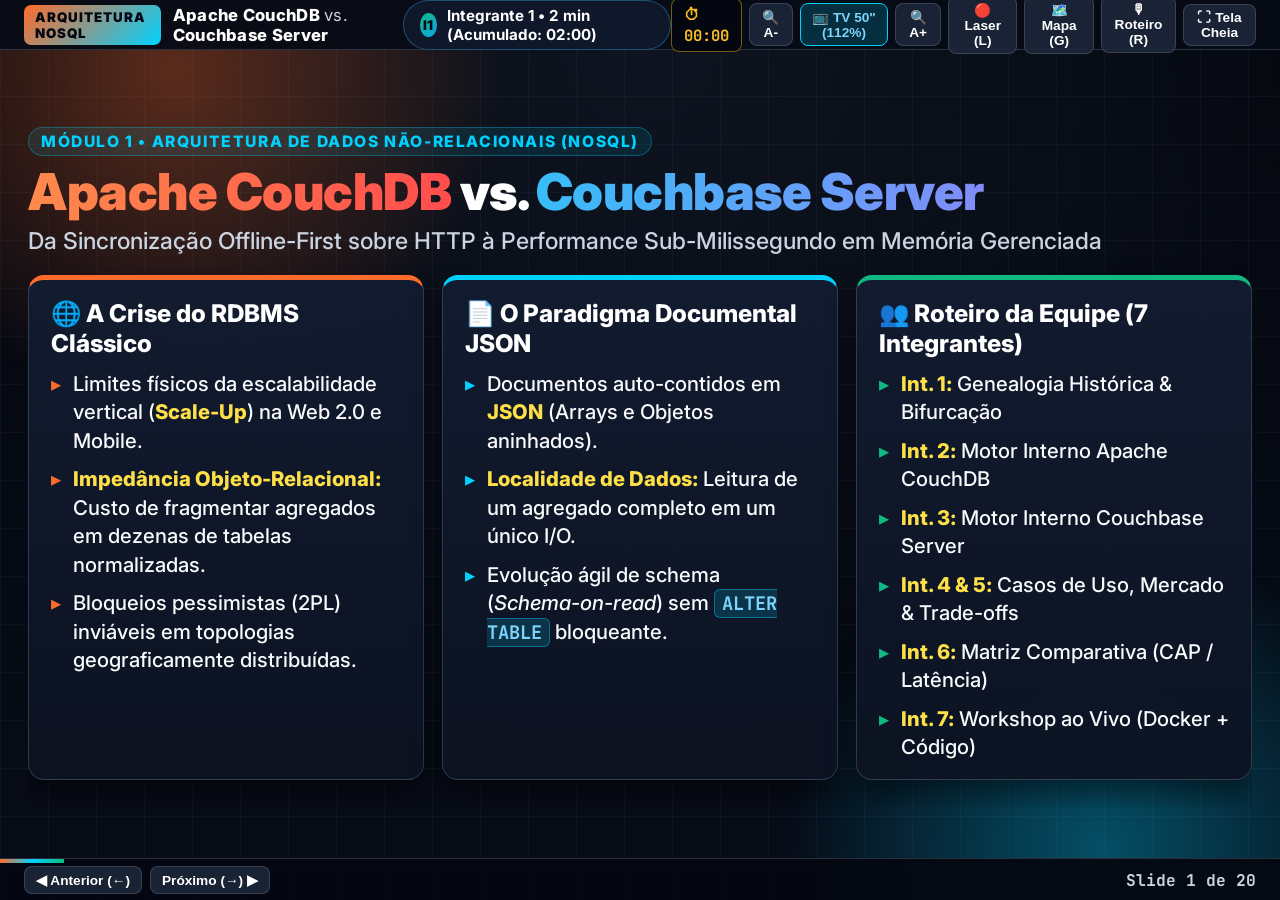
==== commit 82b2d10a: "refactor(perf): modulariza CSS/JS em assets/, aplica CSS containment 60fps para hosting gratuito e a" ====
--- a/apresentacao.html
+++ b/apresentacao.html
@@ -7,1025 +7,10 @@
   <link rel="preconnect" href="https://fonts.googleapis.com">
   <link rel="preconnect" href="https://fonts.gstatic.com" crossorigin>
   <link href="https://fonts.googleapis.com/css2?family=Inter:wght@400;500;600;700;800;900&family=JetBrains+Mono:wght@500;600;700&display=swap" rel="stylesheet">
-  <style>
-    :root {
-      --tv-scale: 1.12;
-      --bg-deep: #04070f;
-      --bg-card: rgba(15, 23, 42, 0.78);
-      --bg-card-solid: #0f172a;
-      --bg-card-alt: rgba(30, 41, 59, 0.72);
-      --text-main: #ffffff;
-      --text-muted: #cbd5e1;
-      --couchdb-orange: #ff6b2b;
-      --couchdb-glow: rgba(255, 107, 43, 0.35);
-      --couchbase-blue: #00d2ff;
-      --couchbase-glow: rgba(0, 210, 255, 0.35);
-      --accent-emerald: #10b981;
-      --accent-amber: #fbbf24;
-      --accent-purple: #c084fc;
-      --accent-rose: #f43f5e;
-      --border-glass: rgba(148, 163, 184, 0.24);
-      --font-sans: 'Inter', -apple-system, BlinkMacSystemFont, 'Segoe UI', Roboto, sans-serif;
-      --font-mono: 'JetBrains Mono', 'Fira Code', Consolas, monospace;
-    }
-
-    html {
-      /* Escala fluida calibrada para TV de 50" em sala cheia */
-      font-size: calc(clamp(16.5px, 1.22vw, 25px) * var(--tv-scale));
-    }
-
-    * {
-      box-sizing: border-box;
-      margin: 0;
-      padding: 0;
-    }
-
-    body {
-      background-color: var(--bg-deep);
-      color: var(--text-main);
-      font-family: var(--font-sans);
-      overflow: hidden;
-      height: 100vh;
-      width: 100vw;
-      display: flex;
-      flex-direction: column;
-      user-select: none;
-      position: relative;
-    }
-
-    /* ==========================================================================
-       DYNAMIC AMBIENT BACKGROUND (AURORA + CYBER GRID + LASER SPOTLIGHT)
-       ========================================================================== */
-    .ambient-canvas {
-      position: fixed;
-      inset: 0;
-      z-index: 0;
-      pointer-events: none;
-      overflow: hidden;
-      background:
-        radial-gradient(circle at 50% 0%, rgba(30, 41, 59, 0.45) 0%, transparent 70%),
-        linear-gradient(to bottom, #03060d 0%, #070c18 100%);
-    }
-
-    .cyber-grid {
-      position: absolute;
-      inset: 0;
-      background-image:
-        linear-gradient(to right, rgba(148, 163, 184, 0.055) 1px, transparent 1px),
-        linear-gradient(to bottom, rgba(148, 163, 184, 0.055) 1px, transparent 1px);
-      background-size: 48px 48px;
-      mask-image: radial-gradient(ellipse at center, rgba(0,0,0,0.9) 30%, transparent 85%);
-      -webkit-mask-image: radial-gradient(ellipse at center, rgba(0,0,0,0.9) 30%, transparent 85%);
-    }
-
-    .aurora-orb {
-      position: absolute;
-      border-radius: 50%;
-      filter: blur(110px);
-      opacity: 0.42;
-      transition: all 1.1s cubic-bezier(0.16, 1, 0.3, 1);
-    }
-
-    .orb-1 {
-      width: 48vw;
-      height: 48vw;
-      top: -16vw;
-      left: -10vw;
-      background: radial-gradient(circle, var(--couchdb-orange), transparent 70%);
-      animation: floatOrb1 14s ease-in-out infinite alternate;
-    }
-
-    .orb-2 {
-      width: 45vw;
-      height: 45vw;
-      bottom: -18vw;
-      right: -8vw;
-      background: radial-gradient(circle, var(--couchbase-blue), transparent 70%);
-      animation: floatOrb2 18s ease-in-out infinite alternate;
-    }
-
-    @keyframes floatOrb1 {
-      0% { transform: translate(0, 0) scale(1); }
-      100% { transform: translate(6vw, 4vw) scale(1.12); }
-    }
-
-    @keyframes floatOrb2 {
-      0% { transform: translate(0, 0) scale(1); }
-      100% { transform: translate(-6vw, -5vw) scale(1.15); }
-    }
-
-    /* Laser Pointer Spotlight Mode */
-    .laser-dot {
-      position: fixed;
-      width: 26px;
-      height: 26px;
-      border-radius: 50%;
-      background: radial-gradient(circle, #ffffff 15%, #ff2a2a 55%, rgba(255, 0, 0, 0) 100%);
-      box-shadow: 0 0 24px 8px rgba(255, 30, 30, 0.85);
-      pointer-events: none;
-      z-index: 9999;
-      transform: translate(-50%, -50%);
-      display: none;
-    }
-
-    body.laser-active {
-      cursor: none;
-    }
-
-    body.laser-active .laser-dot {
-      display: block;
-    }
-
-    /* ==========================================================================
-       TOP NAVIGATION HUD (GLASSMORPHISM)
-       ========================================================================== */
-    .topbar {
-      height: 52px;
-      background: rgba(7, 11, 22, 0.85);
-      border-bottom: 1px solid var(--border-glass);
-      display: flex;
-      align-items: center;
-      justify-content: space-between;
-      padding: 0 24px;
-      z-index: 50;
-      backdrop-filter: blur(16px);
-    }
-
-    .brand {
-      display: flex;
-      align-items: center;
-      gap: 12px;
-      font-weight: 800;
-      font-size: 0.9rem;
-      letter-spacing: 0.3px;
-    }
-
-    .brand-badge {
-      background: linear-gradient(135deg, var(--couchdb-orange), var(--couchbase-blue));
-      color: #030712;
-      font-weight: 900;
-      padding: 4px 11px;
-      border-radius: 7px;
-      font-size: 0.72rem;
-      text-transform: uppercase;
-      letter-spacing: 1px;
-      box-shadow: 0 0 16px rgba(0, 210, 255, 0.35);
-    }
-
-    .speaker-pill {
-      display: flex;
-      align-items: center;
-      gap: 10px;
-      background: rgba(15, 23, 42, 0.9);
-      border: 1px solid rgba(56, 189, 248, 0.35);
-      padding: 5px 16px;
-      border-radius: 999px;
-      font-size: 0.82rem;
-      font-weight: 700;
-      box-shadow: 0 4px 20px rgba(0, 0, 0, 0.35);
-    }
-
-    .speaker-avatar {
-      width: 24px;
-      height: 24px;
-      border-radius: 50%;
-      background: linear-gradient(135deg, #10b981, #0ea5e9);
-      color: #04070f;
-      font-weight: 900;
-      font-size: 0.72rem;
-      display: flex;
-      align-items: center;
-      justify-content: center;
-      box-shadow: 0 0 10px rgba(16, 185, 129, 0.6);
-    }
-
-    .controls-top {
-      display: flex;
-      align-items: center;
-      gap: 7px;
-    }
-
-    .btn-ui {
-      background: rgba(30, 41, 59, 0.75);
-      color: var(--text-main);
-      border: 1px solid var(--border-glass);
-      padding: 5px 11px;
-      border-radius: 8px;
-      font-size: 0.74rem;
-      font-weight: 700;
-      cursor: pointer;
-      display: flex;
-      align-items: center;
-      gap: 5px;
-      transition: all 0.2s cubic-bezier(0.16, 1, 0.3, 1);
-    }
-
-    .btn-ui:hover {
-      background: rgba(51, 65, 85, 0.9);
-      border-color: var(--couchbase-blue);
-      transform: translateY(-1px);
-    }
-
-    .btn-ui.active {
-      background: rgba(0, 210, 255, 0.18);
-      border-color: var(--couchbase-blue);
-      color: #7dd3fc;
-      box-shadow: 0 0 14px rgba(0, 210, 255, 0.25);
-    }
-
-    .timer-box {
-      font-family: var(--font-mono);
-      font-size: 0.84rem;
-      font-weight: 700;
-      background: rgba(4, 7, 15, 0.9);
-      padding: 5px 12px;
-      border-radius: 8px;
-      border: 1px solid rgba(251, 191, 36, 0.45);
-      color: var(--accent-amber);
-      cursor: pointer;
-      transition: all 0.2s;
-    }
-
-    .timer-box:hover {
-      box-shadow: 0 0 14px rgba(251, 191, 36, 0.35);
-    }
-
-    /* ==========================================================================
-       MAIN STAGE & SLIDE TRANSITIONS
-       ========================================================================== */
-    .main-stage {
-      flex: 1;
-      display: flex;
-      position: relative;
-      overflow: hidden;
-      z-index: 10;
-    }
-
-    .slide-viewport {
-      flex: 1;
-      height: 100%;
-      display: flex;
-      align-items: center;
-      justify-content: center;
-      padding: 12px 28px;
-      overflow-y: auto;
-      position: relative;
-    }
-
-    .slide {
-      display: none;
-      width: 100%;
-      max-width: 96vw;
-      min-height: 90%;
-      flex-direction: column;
-      justify-content: center;
-    }
-
-    .slide.active {
-      display: flex;
-      animation: slideEnter 0.42s cubic-bezier(0.16, 1, 0.3, 1) forwards;
-    }
-
-    @keyframes slideEnter {
-      from {
-        opacity: 0;
-        transform: translateY(14px) scale(0.99);
-      }
-      to {
-        opacity: 1;
-        transform: translateY(0) scale(1);
-      }
-    }
-
-    .slide.active .card,
-    .slide.active .diagram-box,
-    .slide.active .comp-table,
-    .slide.active .terminal-window {
-      animation: cardPop 0.48s cubic-bezier(0.16, 1, 0.3, 1) backwards;
-    }
-
-    .slide.active .card:nth-child(1) { animation-delay: 0.05s; }
-    .slide.active .card:nth-child(2) { animation-delay: 0.11s; }
-    .slide.active .card:nth-child(3) { animation-delay: 0.17s; }
-    .slide.active .card:nth-child(4) { animation-delay: 0.22s; }
-    .slide.active .card:nth-child(5) { animation-delay: 0.27s; }
-    .slide.active .card:nth-child(6) { animation-delay: 0.32s; }
-
-    @keyframes cardPop {
-      from { opacity: 0; transform: translateY(16px); }
-      to { opacity: 1; transform: translateY(0); }
-    }
-
-    /* ==========================================================================
-       TYPOGRAPHY & HERO BADGES FOR 50" TV
-       ========================================================================== */
-    .slide-header-row {
-      display: flex;
-      align-items: center;
-      justify-content: space-between;
-      margin-bottom: 4px;
-    }
-
-    .slide-meta {
-      display: inline-flex;
-      align-items: center;
-      gap: 10px;
-      font-size: 0.85rem;
-      text-transform: uppercase;
-      letter-spacing: 1.6px;
-      color: var(--couchbase-blue);
-      font-weight: 800;
-      background: rgba(0, 210, 255, 0.1);
-      border: 1px solid rgba(0, 210, 255, 0.3);
-      padding: 4px 12px;
-      border-radius: 999px;
-      width: fit-content;
-      margin-bottom: 8px;
-    }
-
-    .slide-title {
-      font-size: 2.22rem;
-      font-weight: 900;
-      line-height: 1.12;
-      margin-bottom: 6px;
-      color: #ffffff;
-      letter-spacing: -0.5px;
-      text-shadow: 0 4px 24px rgba(0, 0, 0, 0.65);
-    }
-
-    .gradient-text-orange {
-      background: linear-gradient(90deg, #ff8a4c, #ff4d4d);
-      -webkit-background-clip: text;
-      -webkit-text-fill-color: transparent;
-    }
-
-    .gradient-text-blue {
-      background: linear-gradient(90deg, #38bdf8, #818cf8);
-      -webkit-background-clip: text;
-      -webkit-text-fill-color: transparent;
-    }
-
-    .slide-subtitle {
-      font-size: 1.12rem;
-      color: #cbd5e1;
-      margin-bottom: 16px;
-      font-weight: 500;
-    }
-
-    /* ==========================================================================
-       GLASSMORPHIC CARDS & GRIDS
-       ========================================================================== */
-    .grid-2 {
-      display: grid;
-      grid-template-columns: 1fr 1fr;
-      gap: 20px;
-      margin-top: 4px;
-    }
-
-    .grid-3 {
-      display: grid;
-      grid-template-columns: repeat(3, 1fr);
-      gap: 18px;
-      margin-top: 4px;
-    }
-
-    .card {
-      background: var(--bg-card);
-      backdrop-filter: blur(16px);
-      border: 1.5px solid var(--border-glass);
-      border-radius: 16px;
-      padding: 18px 22px;
-      box-shadow: 0 14px 34px rgba(0, 0, 0, 0.45), inset 0 1px 0 rgba(255, 255, 255, 0.08);
-      position: relative;
-      overflow: hidden;
-      transition: transform 0.25s ease, border-color 0.25s ease, box-shadow 0.25s ease;
-    }
-
-    .card:hover {
-      transform: translateY(-3px);
-      border-color: rgba(255, 255, 255, 0.35);
-    }
-
-    .card.couchdb-border {
-      border-top: 5px solid var(--couchdb-orange);
-      box-shadow: 0 14px 34px rgba(0, 0, 0, 0.45), 0 -4px 24px rgba(255, 107, 43, 0.12);
-    }
-
-    .card.couchbase-border {
-      border-top: 5px solid var(--couchbase-blue);
-      box-shadow: 0 14px 34px rgba(0, 0, 0, 0.45), 0 -4px 24px rgba(0, 210, 255, 0.12);
-    }
-
-    .card.emerald-border {
-      border-top: 5px solid var(--accent-emerald);
-      box-shadow: 0 14px 34px rgba(0, 0, 0, 0.45), 0 -4px 24px rgba(16, 185, 129, 0.12);
-    }
-
-    .card.purple-border {
-      border-top: 5px solid var(--accent-purple);
-      box-shadow: 0 14px 34px rgba(0, 0, 0, 0.45), 0 -4px 24px rgba(192, 132, 252, 0.12);
-    }
-
-    .card h3 {
-      font-size: 1.32rem;
-      font-weight: 800;
-      margin-bottom: 12px;
-      display: flex;
-      align-items: center;
-      gap: 10px;
-      color: #ffffff;
-    }
-
-    ul.tech-list {
-      list-style: none;
-      display: flex;
-      flex-direction: column;
-      gap: 10px;
-    }
-
-    ul.tech-list li {
-      position: relative;
-      padding-left: 22px;
-      font-size: 1.1rem;
-      font-weight: 500;
-      line-height: 1.4;
-      color: #f8fafc;
-    }
-
-    ul.tech-list li::before {
-      content: "▸";
-      position: absolute;
-      left: 0;
-      color: var(--couchbase-blue);
-      font-weight: 900;
-    }
-
-    .card.couchdb-border ul.tech-list li::before {
-      color: var(--couchdb-orange);
-    }
-
-    .card.emerald-border ul.tech-list li::before {
-      color: var(--accent-emerald);
-    }
-
-    ul.tech-list li strong {
-      color: #fde047;
-      font-weight: 800;
-    }
-
-    code.inline {
-      font-family: var(--font-mono);
-      background: rgba(0, 210, 255, 0.16);
-      border: 1px solid rgba(0, 210, 255, 0.4);
-      color: #7dd3fc;
-      padding: 1px 7px;
-      border-radius: 6px;
-      font-size: 0.92em;
-      font-weight: 700;
-    }
-
-    /* ==========================================================================
-       INTERACTIVE SIMULATORS & ANIMATED DIAGRAMS
-       ========================================================================== */
-    .diagram-box {
-      background: rgba(7, 11, 22, 0.85);
-      border: 1.5px solid rgba(148, 163, 184, 0.3);
-      border-radius: 16px;
-      padding: 16px 20px;
-      margin-top: 14px;
-      display: flex;
-      flex-direction: column;
-      gap: 12px;
-      box-shadow: inset 0 0 28px rgba(0, 0, 0, 0.6);
-    }
-
-    .sim-header {
-      display: flex;
-      align-items: center;
-      justify-content: space-between;
-      border-bottom: 1px solid rgba(148, 163, 184, 0.2);
-      padding-bottom: 8px;
-      margin-bottom: 4px;
-    }
-
-    .sim-title {
-      font-size: 0.88rem;
-      font-weight: 800;
-      text-transform: uppercase;
-      letter-spacing: 1px;
-      color: var(--accent-amber);
-      display: flex;
-      align-items: center;
-      gap: 8px;
-    }
-
-    .sim-btn {
-      background: linear-gradient(135deg, #2563eb, #0ea5e9);
-      color: #fff;
-      border: none;
-      padding: 6px 14px;
-      border-radius: 8px;
-      font-size: 0.82rem;
-      font-weight: 800;
-      cursor: pointer;
-      transition: all 0.2s;
-      box-shadow: 0 4px 14px rgba(14, 165, 233, 0.4);
-    }
-
-    .sim-btn:hover {
-      transform: scale(1.04);
-      filter: brightness(1.12);
-    }
-
-    .sim-btn.orange {
-      background: linear-gradient(135deg, #ea580c, #f97316);
-      box-shadow: 0 4px 14px rgba(249, 115, 22, 0.4);
-    }
-
-    .sim-btn.emerald {
-      background: linear-gradient(135deg, #059669, #10b981);
-      box-shadow: 0 4px 14px rgba(16, 185, 129, 0.4);
-    }
-
-    .flow-row {
-      display: flex;
-      align-items: center;
-      justify-content: center;
-      gap: 12px;
-      flex-wrap: wrap;
-    }
-
-    .flow-node {
-      background: rgba(30, 41, 59, 0.85);
-      border: 2px solid var(--border-glass);
-      padding: 10px 16px;
-      border-radius: 10px;
-      font-size: 1rem;
-      font-weight: 700;
-      text-align: center;
-      color: #ffffff;
-      transition: all 0.35s cubic-bezier(0.16, 1, 0.3, 1);
-      position: relative;
-    }
-
-    .flow-node.stale-block {
-      opacity: 0.45;
-      border-style: dashed;
-      background: rgba(15, 23, 42, 0.5);
-      text-decoration: line-through;
-    }
-
-    .flow-node.highlight-orange {
-      border-color: var(--couchdb-orange);
-      background: rgba(255, 107, 43, 0.2);
-      color: #ffedd5;
-      box-shadow: 0 0 18px rgba(255, 107, 43, 0.25);
-    }
-
-    .flow-node.highlight-blue {
-      border-color: var(--couchbase-blue);
-      background: rgba(0, 210, 255, 0.2);
-      color: #e0f2fe;
-      box-shadow: 0 0 18px rgba(0, 210, 255, 0.25);
-    }
-
-    .flow-node.highlight-green {
-      border-color: var(--accent-emerald);
-      background: rgba(16, 185, 129, 0.22);
-      color: #d1fae5;
-      box-shadow: 0 0 20px rgba(16, 185, 129, 0.3);
-    }
-
-    .flow-node.pulse-active {
-      animation: nodePulse 1.4s infinite alternate;
-    }
-
-    @keyframes nodePulse {
-      from { box-shadow: 0 0 10px rgba(16, 185, 129, 0.3); transform: scale(1); }
-      to { box-shadow: 0 0 26px rgba(16, 185, 129, 0.8); transform: scale(1.03); }
-    }
-
-    .flow-arrow {
-      color: var(--accent-amber);
-      font-weight: 900;
-      font-size: 1.25rem;
-    }
-
-    /* Animated Data Stream Bar */
-    .stream-pipe {
-      display: inline-flex;
-      align-items: center;
-      gap: 6px;
-      padding: 4px 12px;
-      border-radius: 999px;
-      background: rgba(0, 210, 255, 0.12);
-      border: 1px solid rgba(0, 210, 255, 0.4);
-      color: #7dd3fc;
-      font-family: var(--font-mono);
-      font-size: 0.82rem;
-      font-weight: 700;
-      position: relative;
-      overflow: hidden;
-    }
-
-    .stream-pipe::after {
-      content: "";
-      position: absolute;
-      top: 0;
-      left: -50%;
-      width: 50%;
-      height: 100%;
-      background: linear-gradient(90deg, transparent, rgba(255, 255, 255, 0.35), transparent);
-      animation: streamFlow 1.8s infinite linear;
-    }
-
-    @keyframes streamFlow {
-      0% { left: -50%; }
-      100% { left: 120%; }
-    }
-
-    /* Resource Meter Bars (MDS & Latency Benchmarks) */
-    .meter-group {
-      margin-top: 10px;
-      display: flex;
-      flex-direction: column;
-      gap: 6px;
-    }
-
-    .meter-label {
-      display: flex;
-      justify-content: space-between;
-      font-size: 0.84rem;
-      font-weight: 700;
-      color: #cbd5e1;
-    }
-
-    .meter-track {
-      height: 10px;
-      background: rgba(15, 23, 42, 0.9);
-      border-radius: 999px;
-      overflow: hidden;
-      border: 1px solid rgba(148, 163, 184, 0.25);
-    }
-
-    .meter-fill {
-      height: 100%;
-      border-radius: 999px;
-      transition: width 0.8s cubic-bezier(0.16, 1, 0.3, 1);
-    }
-
-    /* ==========================================================================
-       MACOS / LINUX TERMINAL WINDOW MOCKUPS
-       ========================================================================== */
-    .terminal-window {
-      background: #050811;
-      border: 1.5px solid rgba(56, 189, 248, 0.35);
-      border-radius: 14px;
-      overflow: hidden;
-      box-shadow: 0 16px 38px rgba(0, 0, 0, 0.6);
-      display: flex;
-      flex-direction: column;
-    }
-
-    .terminal-header {
-      background: #0f172a;
-      padding: 8px 14px;
-      display: flex;
-      align-items: center;
-      justify-content: space-between;
-      border-bottom: 1px solid rgba(148, 163, 184, 0.2);
-    }
-
-    .terminal-dots {
-      display: flex;
-      gap: 7px;
-    }
-
-    .t-dot {
-      width: 11px;
-      height: 11px;
-      border-radius: 50%;
-    }
-    .t-dot.red { background: #ef4444; }
-    .t-dot.yellow { background: #f59e0b; }
-    .t-dot.green { background: #10b981; }
-
-    .terminal-title {
-      font-family: var(--font-mono);
-      font-size: 0.76rem;
-      color: #94a3b8;
-      font-weight: 700;
-    }
-
-    pre.code-block {
-      background: transparent;
-      padding: 14px 18px;
-      font-family: var(--font-mono);
-      font-size: 0.96rem;
-      font-weight: 600;
-      line-height: 1.42;
-      color: #f8fafc;
-      overflow-x: auto;
-      user-select: text;
-    }
-
-    .sim-output-box {
-      background: rgba(16, 185, 129, 0.1);
-      border-top: 1px dashed rgba(16, 185, 129, 0.4);
-      padding: 10px 16px;
-      font-family: var(--font-mono);
-      font-size: 0.88rem;
-      color: #a7f3d0;
-      display: none;
-    }
-
-    .sim-output-box.visible {
-      display: block;
-      animation: fadeIn 0.25s ease-out;
-    }
-
-    /* ==========================================================================
-       COMPARISON TABLE
-       ========================================================================== */
-    table.comp-table {
-      width: 100%;
-      border-collapse: collapse;
-      margin-top: 6px;
-      background: var(--bg-card);
-      backdrop-filter: blur(16px);
-      border-radius: 16px;
-      overflow: hidden;
-      border: 2px solid var(--border-glass);
-      box-shadow: 0 16px 40px rgba(0, 0, 0, 0.5);
-    }
-
-    table.comp-table th,
-    table.comp-table td {
-      padding: 14px 18px;
-      text-align: left;
-      border-bottom: 1px solid var(--border-glass);
-      font-size: 1.08rem;
-      font-weight: 500;
-      line-height: 1.38;
-      color: #f8fafc;
-    }
-
-    table.comp-table tr:hover td {
-      background: rgba(255, 255, 255, 0.04);
-    }
-
-    table.comp-table td strong {
-      color: #fde047;
-      font-weight: 800;
-    }
-
-    table.comp-table th {
-      background: rgba(9, 14, 26, 0.95);
-      font-size: 1.2rem;
-      color: #ffffff;
-      font-weight: 900;
-    }
-
-    table.comp-table th:nth-child(2) { color: var(--couchdb-orange); }
-    table.comp-table th:nth-child(3) { color: var(--couchbase-blue); }
-
-    table.comp-table tr:last-child td {
-      border-bottom: none;
-    }
-
-    /* ==========================================================================
-       FLOATING TELEPROMPTER & SLIDE OVERVIEW MODAL (TECLA G)
-       ========================================================================== */
-    .notes-panel {
-      position: absolute;
-      right: 0;
-      top: 0;
-      bottom: 0;
-      width: 440px;
-      max-width: 90vw;
-      background: rgba(8, 12, 24, 0.96);
-      border-left: 2px solid var(--couchbase-blue);
-      padding: 22px;
-      display: flex;
-      flex-direction: column;
-      gap: 14px;
-      overflow-y: auto;
-      z-index: 45;
-      box-shadow: -14px 0 40px rgba(0, 0, 0, 0.8);
-      backdrop-filter: blur(16px);
-    }
-
-    .notes-panel.hidden {
-      display: none;
-    }
-
-    .notes-header {
-      display: flex;
-      align-items: center;
-      justify-content: space-between;
-      border-bottom: 1px solid var(--border-glass);
-      padding-bottom: 12px;
-    }
-
-    .notes-speaker-badge {
-      background: rgba(16, 185, 129, 0.22);
-      color: #34d399;
-      border: 1px solid rgba(16, 185, 129, 0.5);
-      padding: 4px 12px;
-      border-radius: 6px;
-      font-weight: 800;
-      font-size: 0.9rem;
-    }
-
-    .notes-time {
-      font-size: 0.88rem;
-      color: var(--accent-amber);
-      font-weight: 700;
-    }
-
-    .notes-script {
-      font-size: 1.04rem;
-      line-height: 1.62;
-      color: #f8fafc;
-      background: rgba(255, 255, 255, 0.04);
-      padding: 16px;
-      border-radius: 10px;
-      border-left: 4px solid var(--accent-amber);
-      user-select: text;
-    }
-
-    /* Slide Grid Overview Modal (Tecla G) */
-    .overview-modal {
-      position: fixed;
-      inset: 0;
-      background: rgba(4, 7, 15, 0.94);
-      backdrop-filter: blur(18px);
-      z-index: 200;
-      display: none;
-      flex-direction: column;
-      padding: 28px 40px;
-      overflow-y: auto;
-    }
-
-    .overview-modal.open {
-      display: flex;
-      animation: fadeIn 0.2s ease-out;
-    }
-
-    .overview-grid {
-      display: grid;
-      grid-template-columns: repeat(auto-fill, minmax(260px, 1fr));
-      gap: 16px;
-      margin-top: 20px;
-    }
-
-    .overview-item {
-      background: var(--bg-card);
-      border: 1.5px solid var(--border-glass);
-      border-radius: 12px;
-      padding: 14px 16px;
-      cursor: pointer;
-      transition: all 0.2s;
-    }
-
-    .overview-item:hover,
-    .overview-item.current {
-      border-color: var(--couchbase-blue);
-      background: rgba(0, 210, 255, 0.14);
-      transform: translateY(-3px);
-    }
-
-    /* ==========================================================================
-       QUIZ INTERATIVO
-       ========================================================================== */
-    .quiz-question {
-      font-size: 1.04rem;
-      color: #e2e8f0;
-      margin-bottom: 10px;
-      line-height: 1.38;
-      font-weight: 500;
-    }
-
-    .quiz-options {
-      display: flex;
-      flex-direction: column;
-      gap: 8px;
-      margin-top: 8px;
-    }
-
-    .quiz-option {
-      background: rgba(30, 41, 59, 0.78);
-      border: 1.5px solid var(--border-glass);
-      padding: 10px 14px;
-      border-radius: 10px;
-      cursor: pointer;
-      font-size: 0.98rem;
-      font-weight: 600;
-      line-height: 1.35;
-      transition: all 0.2s;
-      display: flex;
-      align-items: flex-start;
-      gap: 10px;
-    }
-
-    .quiz-option:hover {
-      border-color: var(--couchbase-blue);
-      background: #1e293b;
-      transform: translateX(4px);
-    }
-
-    .quiz-option.correct {
-      background: rgba(16, 185, 129, 0.28);
-      border-color: var(--accent-emerald);
-      color: #ecfdf5;
-      box-shadow: 0 0 20px rgba(16, 185, 129, 0.35);
-    }
-
-    .quiz-option.wrong {
-      background: rgba(244, 63, 94, 0.25);
-      border-color: var(--accent-rose);
-      color: #fecdd3;
-    }
-
-    .quiz-explanation {
-      display: none;
-      margin-top: 10px;
-      padding: 11px 14px;
-      border-radius: 10px;
-      background: rgba(16, 185, 129, 0.18);
-      border: 1.5px solid rgba(16, 185, 129, 0.5);
-      font-size: 0.95rem;
-      font-weight: 600;
-      line-height: 1.4;
-      color: #d1fae5;
-    }
-
-    .quiz-explanation.visible {
-      display: block;
-    }
-
-    /* ==========================================================================
-       BOTTOM FOOTER & PROGRESS TRACK
-       ========================================================================== */
-    .bottombar {
-      height: 42px;
-      background: rgba(5, 8, 17, 0.92);
-      border-top: 1px solid var(--border-glass);
-      display: flex;
-      align-items: center;
-      justify-content: space-between;
-      padding: 0 24px;
-      position: relative;
-      z-index: 50;
-      backdrop-filter: blur(12px);
-    }
-
-    .progress-track {
-      position: absolute;
-      top: 0;
-      left: 0;
-      height: 4px;
-      background: linear-gradient(90deg, var(--couchdb-orange), var(--couchbase-blue), var(--accent-emerald));
-      box-shadow: 0 0 12px var(--couchbase-blue);
-      transition: width 0.3s cubic-bezier(0.16, 1, 0.3, 1);
-    }
-
-    .nav-btns {
-      display: flex;
-      align-items: center;
-      gap: 8px;
-    }
-
-    .slide-counter {
-      font-family: var(--font-mono);
-      font-size: 0.88rem;
-      font-weight: 700;
-      color: var(--text-muted);
-    }
-
-    @media print {
-      body {
-        overflow: visible;
-        height: auto;
-        background: #04070f !important;
-        -webkit-print-color-adjust: exact;
-        print-color-adjust: exact;
-      }
-      .topbar, .bottombar, .notes-panel, .ambient-canvas, .overview-modal {
-        display: none !important;
-      }
-      .slide-viewport {
-        padding: 0;
-        display: block;
-      }
-      .slide {
-        display: flex !important;
-        page-break-after: always;
-        min-height: 100vh;
-        padding: 36px;
-      }
-    }
-  </style>
+  <!-- FOLHAS DE ESTILO SETORIZADAS E OTIMIZADAS PARA GPU / TV 50" -->
+  <link rel="stylesheet" href="./assets/css/variables.css" />
+  <link rel="stylesheet" href="./assets/css/layout.css" />
+  <link rel="stylesheet" href="./assets/css/components.css" />
 </head>
 <body>
 
@@ -2116,249 +1101,8 @@
     <div class="slide-counter" id="slideCounter">Slide 1 de 20</div>
   </footer>
 
-  <script>
-    const slides = Array.from(document.querySelectorAll('.slide'));
-    let currentIndex = 0;
-    let tvScale = 1.12;
-    let appendRevisionCount = 2;
-
-    // Timer state
-    let timerSeconds = 0;
-    let timerInterval = null;
-
-    function applyZoom() {
-      document.documentElement.style.setProperty('--tv-scale', tvScale.toFixed(2));
-      const pct = Math.round(tvScale * 100);
-      document.getElementById('zoomBadge').textContent = `📺 TV 50" (${pct}%)`;
-    }
-
-    function adjustZoom(delta) {
-      tvScale = Math.min(1.60, Math.max(0.80, tvScale + delta));
-      applyZoom();
-    }
-
-    function resetZoom() {
-      tvScale = 1.12;
-      applyZoom();
-    }
-
-    function updateAmbientTheme(theme) {
-      const orb1 = document.getElementById('orb1');
-      const orb2 = document.getElementById('orb2');
-      if (theme === 'couchdb') {
-        orb1.style.background = 'radial-gradient(circle, #ff6b2b, transparent 70%)';
-        orb2.style.background = 'radial-gradient(circle, #f59e0b, transparent 70%)';
-      } else if (theme === 'couchbase') {
-        orb1.style.background = 'radial-gradient(circle, #00d2ff, transparent 70%)';
-        orb2.style.background = 'radial-gradient(circle, #6366f1, transparent 70%)';
-      } else {
-        orb1.style.background = 'radial-gradient(circle, #ff6b2b, transparent 70%)';
-        orb2.style.background = 'radial-gradient(circle, #00d2ff, transparent 70%)';
-      }
-    }
-
-    function updateSlideUI() {
-      slides.forEach((slide, idx) => {
-        slide.classList.toggle('active', idx === currentIndex);
-      });
-
-      const activeSlide = slides[currentIndex];
-      const speaker = activeSlide.getAttribute('data-speaker') || '';
-      const timeEst = activeSlide.getAttribute('data-time') || '';
-      const scriptHtml = activeSlide.getAttribute('data-script') || '';
-      const theme = activeSlide.getAttribute('data-theme') || 'mixed';
-
-      updateAmbientTheme(theme);
-
-      // Update speaker avatar badge (I1..I7 or ★)
-      const match = speaker.match(/Integrante (\d)/);
-      document.getElementById('speakerAvatar').textContent = match ? `I${match[1]}` : '★';
-      document.getElementById('currentSpeakerLabel').textContent = `${speaker} • ${timeEst}`;
-      document.getElementById('notesSpeaker').textContent = speaker;
-      document.getElementById('notesTime').textContent = `⏱ ${timeEst}`;
-      document.getElementById('notesScript').innerHTML = scriptHtml;
-
-      document.getElementById('slideCounter').textContent = `Slide ${currentIndex + 1} de ${slides.length}`;
-      const progressPct = ((currentIndex + 1) / slides.length) * 100;
-      document.getElementById('progressBar').style.width = `${progressPct}%`;
-    }
-
-    function nextSlide() {
-      if (currentIndex < slides.length - 1) {
-        currentIndex++;
-        updateSlideUI();
-      }
-    }
-
-    function prevSlide() {
-      if (currentIndex > 0) {
-        currentIndex--;
-        updateSlideUI();
-      }
-    }
-
-    function toggleNotes() {
-      const panel = document.getElementById('notesPanel');
-      const btn = document.getElementById('btnToggleNotes');
-      panel.classList.toggle('hidden');
-      btn.classList.toggle('active', !panel.classList.contains('hidden'));
-    }
-
-    function toggleFullScreen() {
-      if (!document.fullscreenElement) {
-        document.documentElement.requestFullscreen().catch(() => {});
-      } else {
-        document.exitFullscreen();
-      }
-    }
-
-    // Laser Pointer Mode (Tecla L)
-    function toggleLaser() {
-      document.body.classList.toggle('laser-active');
-      document.getElementById('btnLaser').classList.toggle('active', document.body.classList.contains('laser-active'));
-    }
-
-    document.addEventListener('mousemove', (e) => {
-      if (document.body.classList.contains('laser-active')) {
-        const dot = document.getElementById('laserDot');
-        dot.style.left = `${e.clientX}px`;
-        dot.style.top = `${e.clientY}px`;
-      }
-    });
-
-    // Slide Overview Modal (Tecla G)
-    function buildOverview() {
-      const grid = document.getElementById('overviewGrid');
-      grid.innerHTML = '';
-      slides.forEach((s, idx) => {
-        const title = s.querySelector('.slide-title, h1, h2')?.textContent || `Slide ${idx + 1}`;
-        const spk = s.getAttribute('data-speaker') || '';
-        const div = document.createElement('div');
-        div.className = `overview-item ${idx === currentIndex ? 'current' : ''}`;
-        div.innerHTML = `
-          <div style="font-size:0.75rem; color:var(--couchbase-blue); font-weight:800; margin-bottom:4px;">SLIDE ${idx + 1} • ${spk}</div>
-          <div style="font-size:0.95rem; font-weight:700; color:#fff;">${title}</div>
-        `;
-        div.onclick = () => {
-          currentIndex = idx;
-          updateSlideUI();
-          toggleOverview();
-        };
-        grid.appendChild(div);
-      });
-    }
-
-    function toggleOverview() {
-      const modal = document.getElementById('overviewModal');
-      if (!modal.classList.contains('open')) {
-        buildOverview();
-        modal.classList.add('open');
-      } else {
-        modal.classList.remove('open');
-      }
-    }
-
-    // Interactive Simulator 1: CouchDB Append-Only & Compaction (Slide 4)
-    function simAppendCouchDB() {
-      appendRevisionCount++;
-      const hashes = ['9f2', 'e18', '7b4', '3d9', 'a05'];
-      const h = hashes[appendRevisionCount % hashes.length];
-      const strip = document.getElementById('couchdbDiskStrip');
-      strip.innerHTML = `
-        <div class="flow-node stale-block">[Doc A: rev 1-a8f]</div>
-        <span class="flow-arrow">➔</span>
-        <div class="flow-node stale-block">[Doc A: rev ${appendRevisionCount - 1}-c41 (Órfão)]</div>
-        <span class="flow-arrow">➔</span>
-        <div class="flow-node highlight-orange">[Novo Bloco: Doc A rev ${appendRevisionCount}-${h}]</div>
-        <span class="flow-arrow">➔</span>
-        <div class="flow-node highlight-orange">[Nós B+Tree v${appendRevisionCount}]</div>
-        <span class="flow-arrow">➔</span>
-        <div class="flow-node highlight-green pulse-active"><strong>[Novo Tail Header v${appendRevisionCount} (EOF)]</strong></div>
-      `;
-    }
-
-    function simCompactCouchDB() {
-      const strip = document.getElementById('couchdbDiskStrip');
-      strip.innerHTML = `
-        <div class="flow-node highlight-green">✨ <strong>[Arquivo .compact Limpo]</strong></div>
-        <span class="flow-arrow">➔</span>
-        <div class="flow-node highlight-orange">[Apenas Revisão Ativa: Doc A rev ${appendRevisionCount}]</div>
-        <span class="flow-arrow">➔</span>
-        <div class="flow-node highlight-green pulse-active"><strong>[Tail Header v${appendRevisionCount} (Espaço Recuperado!)]</strong></div>
-      `;
-    }
-
-    // Interactive Simulator 2: Couchbase CRC32 -> vBucket (Slide 7)
-    function simVbucket(key, vb, activeNode, replicaNode) {
-      document.getElementById('vbKeyNode').innerHTML = `SDK: <code class="inline">CRC32("${key}") % 1024 = vB #${vb}</code>`;
-      document.getElementById('vbActiveNode').innerHTML = `<strong>RAM ${activeNode} (vB #${vb} Ativo)</strong><br/>Ack: <strong>0.28 ms</strong>`;
-      document.getElementById('vbReplicaNode').innerHTML = `RAM ${replicaNode} (vB #${vb} Réplica) + NVMe`;
-    }
-
-    // Interactive Terminal Output Toggles (Slides 17 & 18)
-    function toggleSimOutput(id) {
-      const el = document.getElementById(id);
-      if (el) el.classList.toggle('visible');
-    }
-
-    function checkQuiz(element, isCorrect, expId) {
-      const parent = element.parentElement;
-      Array.from(parent.children).forEach(opt => {
-        opt.classList.remove('correct', 'wrong');
-      });
-      element.classList.add(isCorrect ? 'correct' : 'wrong');
-      const expEl = document.getElementById(expId);
-      if (expEl) expEl.classList.add('visible');
-    }
-
-    // Timer logic
-    const timerDisplay = document.getElementById('timerDisplay');
-    function startPauseTimer() {
-      if (timerInterval) {
-        clearInterval(timerInterval);
-        timerInterval = null;
-      } else {
-        timerInterval = setInterval(() => {
-          timerSeconds++;
-          const mins = String(Math.floor(timerSeconds / 60)).padStart(2, '0');
-          const secs = String(timerSeconds % 60).padStart(2, '0');
-          timerDisplay.textContent = `⏱ ${mins}:${secs}`;
-        }, 1000);
-      }
-    }
-    timerDisplay.addEventListener('click', startPauseTimer);
-
-    // Keyboard navigation
-    document.addEventListener('keydown', (e) => {
-      if (e.key === 'Escape') {
-        document.getElementById('overviewModal').classList.remove('open');
-        return;
-      }
-      if (e.key === 'ArrowRight' || e.key === 'PageDown' || e.key === ' ') {
-        e.preventDefault();
-        nextSlide();
-      } else if (e.key === 'ArrowLeft' || e.key === 'PageUp') {
-        e.preventDefault();
-        prevSlide();
-      } else if (e.key.toLowerCase() === 'r') {
-        toggleNotes();
-      } else if (e.key.toLowerCase() === 'f') {
-        toggleFullScreen();
-      } else if (e.key.toLowerCase() === 'g') {
-        toggleOverview();
-      } else if (e.key.toLowerCase() === 'l') {
-        toggleLaser();
-      } else if (e.key === '+' || e.key === '=') {
-        adjustZoom(0.08);
-      } else if (e.key === '-' || e.key === '_') {
-        adjustZoom(-0.08);
-      } else if (e.key === '0') {
-        resetZoom();
-      }
-    });
-
-    // Initialize first slide
-    updateSlideUI();
-  </script>
+  <!-- MÓDULOS JAVASCRIPT SETORIZADOS (CARREGAMENTO ASSÍNCRONO DEFER) -->
+  <script src="./assets/js/simulators.js" defer></script>
+  <script src="./assets/js/app.js" defer></script>
 </body>
 </html>
--- a/assets/css/variables.css
+++ b/assets/css/variables.css
@@ -0,0 +1,50 @@
+/* ==========================================================================
+   1. DESIGN TOKENS & TV 50" FLUID TYPOGRAPHY SCALE (variables.css)
+   ========================================================================== */
+:root {
+  --tv-scale: 1.12;
+  --bg-deep: #04070f;
+  --bg-card: rgba(15, 23, 42, 0.88);
+  --bg-card-solid: #0f172a;
+  --bg-card-alt: rgba(30, 41, 59, 0.85);
+  --text-main: #ffffff;
+  --text-muted: #cbd5e1;
+  --couchdb-orange: #ff6b2b;
+  --couchdb-glow: rgba(255, 107, 43, 0.28);
+  --couchbase-blue: #00d2ff;
+  --couchbase-glow: rgba(0, 210, 255, 0.28);
+  --accent-emerald: #10b981;
+  --accent-amber: #fbbf24;
+  --accent-purple: #c084fc;
+  --accent-rose: #f43f5e;
+  --border-glass: rgba(148, 163, 184, 0.26);
+  --font-sans: 'Inter', system-ui, -apple-system, BlinkMacSystemFont, 'Segoe UI', Roboto, sans-serif;
+  --font-mono: 'JetBrains Mono', 'Fira Code', Consolas, monospace;
+}
+
+html {
+  /* Escala fluida calibrada para TV de 50" (5 a 10m de distância) */
+  font-size: calc(clamp(16.5px, 1.22vw, 25px) * var(--tv-scale));
+  -webkit-font-smoothing: antialiased;
+  -moz-osx-font-smoothing: grayscale;
+  text-rendering: optimizeSpeed;
+}
+
+* {
+  box-sizing: border-box;
+  margin: 0;
+  padding: 0;
+}
+
+body {
+  background-color: var(--bg-deep);
+  color: var(--text-main);
+  font-family: var(--font-sans);
+  overflow: hidden;
+  height: 100vh;
+  width: 100vw;
+  display: flex;
+  flex-direction: column;
+  user-select: none;
+  position: relative;
+}
--- a/assets/css/layout.css
+++ b/assets/css/layout.css
@@ -0,0 +1,280 @@
+/* ==========================================================================
+   2. HIGH-PERFORMANCE AMBIENT STAGE, HUD & SLIDE CONTAINMENT (layout.css)
+   ========================================================================== */
+
+/* GPU-Optimized Ambient Background (Zero Expensive Filter Blur Repaints) */
+.ambient-canvas {
+  position: fixed;
+  inset: 0;
+  z-index: 0;
+  pointer-events: none;
+  overflow: hidden;
+  contain: strict;
+  background:
+    radial-gradient(circle at 50% 0%, rgba(30, 41, 59, 0.42) 0%, transparent 70%),
+    linear-gradient(to bottom, #03060d 0%, #070c18 100%);
+}
+
+.cyber-grid {
+  position: absolute;
+  inset: 0;
+  background-image:
+    linear-gradient(to right, rgba(148, 163, 184, 0.05) 1px, transparent 1px),
+    linear-gradient(to bottom, rgba(148, 163, 184, 0.05) 1px, transparent 1px);
+  background-size: 48px 48px;
+}
+
+.aurora-orb {
+  position: absolute;
+  border-radius: 50%;
+  opacity: 0.34;
+  will-change: transform;
+  transform: translate3d(0, 0, 0);
+  transition: background 0.6s ease;
+}
+
+.orb-1 {
+  width: 55vw;
+  height: 55vw;
+  top: -22vw;
+  left: -14vw;
+  background: radial-gradient(circle, var(--couchdb-orange) 0%, rgba(255, 107, 43, 0) 68%);
+}
+
+.orb-2 {
+  width: 52vw;
+  height: 52vw;
+  bottom: -22vw;
+  right: -12vw;
+  background: radial-gradient(circle, var(--couchbase-blue) 0%, rgba(0, 210, 255, 0) 68%);
+}
+
+/* Hardware-Accelerated Laser Pointer (translate3d via requestAnimationFrame) */
+.laser-dot {
+  position: fixed;
+  top: 0;
+  left: 0;
+  width: 24px;
+  height: 24px;
+  border-radius: 50%;
+  background: radial-gradient(circle, #ffffff 18%, #ff2a2a 58%, rgba(255, 0, 0, 0) 100%);
+  box-shadow: 0 0 20px 6px rgba(255, 30, 30, 0.85);
+  pointer-events: none;
+  z-index: 9999;
+  will-change: transform;
+  transform: translate3d(-100px, -100px, 0);
+  display: none;
+}
+
+body.laser-active {
+  cursor: none;
+}
+
+body.laser-active .laser-dot {
+  display: block;
+}
+
+/* Top Navigation Bar */
+.topbar {
+  height: 50px;
+  background: rgba(7, 11, 22, 0.94);
+  border-bottom: 1px solid var(--border-glass);
+  display: flex;
+  align-items: center;
+  justify-content: space-between;
+  padding: 0 24px;
+  z-index: 50;
+  contain: layout style;
+}
+
+.brand {
+  display: flex;
+  align-items: center;
+  gap: 12px;
+  font-weight: 800;
+  font-size: 0.9rem;
+  letter-spacing: 0.3px;
+}
+
+.brand-badge {
+  background: linear-gradient(135deg, var(--couchdb-orange), var(--couchbase-blue));
+  color: #030712;
+  font-weight: 900;
+  padding: 4px 11px;
+  border-radius: 7px;
+  font-size: 0.72rem;
+  text-transform: uppercase;
+  letter-spacing: 1px;
+}
+
+.speaker-pill {
+  display: flex;
+  align-items: center;
+  gap: 10px;
+  background: #0f172a;
+  border: 1px solid rgba(56, 189, 248, 0.35);
+  padding: 5px 16px;
+  border-radius: 999px;
+  font-size: 0.82rem;
+  font-weight: 700;
+}
+
+.speaker-avatar {
+  width: 24px;
+  height: 24px;
+  border-radius: 50%;
+  background: linear-gradient(135deg, #10b981, #0ea5e9);
+  color: #04070f;
+  font-weight: 900;
+  font-size: 0.72rem;
+  display: flex;
+  align-items: center;
+  justify-content: center;
+}
+
+.controls-top {
+  display: flex;
+  align-items: center;
+  gap: 7px;
+}
+
+/* Main Stage & Strict CSS Containment on Inactive Slides */
+.main-stage {
+  flex: 1;
+  display: flex;
+  position: relative;
+  overflow: hidden;
+  z-index: 10;
+}
+
+.slide-viewport {
+  flex: 1;
+  height: 100%;
+  display: flex;
+  align-items: center;
+  justify-content: center;
+  padding: 12px 28px;
+  overflow-y: auto;
+  position: relative;
+}
+
+.slide {
+  display: none;
+  width: 100%;
+  max-width: 96vw;
+  min-height: 90%;
+  flex-direction: column;
+  justify-content: center;
+  contain: content;
+}
+
+.slide.active {
+  display: flex;
+  animation: slideEnter 0.32s cubic-bezier(0.16, 1, 0.3, 1) forwards;
+}
+
+@keyframes slideEnter {
+  from {
+    opacity: 0;
+    transform: translate3d(0, 10px, 0);
+  }
+  to {
+    opacity: 1;
+    transform: translate3d(0, 0, 0);
+  }
+}
+
+.slide.active .card,
+.slide.active .diagram-box,
+.slide.active .comp-table,
+.slide.active .terminal-window {
+  animation: cardPop 0.36s cubic-bezier(0.16, 1, 0.3, 1) backwards;
+}
+
+.slide.active .card:nth-child(1) { animation-delay: 0.03s; }
+.slide.active .card:nth-child(2) { animation-delay: 0.07s; }
+.slide.active .card:nth-child(3) { animation-delay: 0.11s; }
+.slide.active .card:nth-child(4) { animation-delay: 0.15s; }
+.slide.active .card:nth-child(5) { animation-delay: 0.19s; }
+.slide.active .card:nth-child(6) { animation-delay: 0.23s; }
+
+@keyframes cardPop {
+  from { opacity: 0; transform: translate3d(0, 12px, 0); }
+  to { opacity: 1; transform: translate3d(0, 0, 0); }
+}
+
+.grid-2 {
+  display: grid;
+  grid-template-columns: 1fr 1fr;
+  gap: 20px;
+  margin-top: 4px;
+}
+
+.grid-3 {
+  display: grid;
+  grid-template-columns: repeat(3, 1fr);
+  gap: 18px;
+  margin-top: 4px;
+}
+
+/* Bottom Footer & Progress Track */
+.bottombar {
+  height: 42px;
+  background: rgba(5, 8, 17, 0.95);
+  border-top: 1px solid var(--border-glass);
+  display: flex;
+  align-items: center;
+  justify-content: space-between;
+  padding: 0 24px;
+  position: relative;
+  z-index: 50;
+  contain: layout style;
+}
+
+.progress-track {
+  position: absolute;
+  top: 0;
+  left: 0;
+  height: 4px;
+  background: linear-gradient(90deg, var(--couchdb-orange), var(--couchbase-blue), var(--accent-emerald));
+  transition: width 0.25s cubic-bezier(0.16, 1, 0.3, 1);
+  will-change: width;
+}
+
+.nav-btns {
+  display: flex;
+  align-items: center;
+  gap: 8px;
+}
+
+.slide-counter {
+  font-family: var(--font-mono);
+  font-size: 0.88rem;
+  font-weight: 700;
+  color: var(--text-muted);
+}
+
+/* Print / PDF Export Mode */
+@media print {
+  body {
+    overflow: visible;
+    height: auto;
+    background: #04070f !important;
+    -webkit-print-color-adjust: exact;
+    print-color-adjust: exact;
+  }
+  .topbar, .bottombar, .notes-panel, .ambient-canvas, .overview-modal {
+    display: none !important;
+  }
+  .slide-viewport {
+    padding: 0;
+    display: block;
+  }
+  .slide {
+    display: flex !important;
+    page-break-after: always;
+    min-height: 100vh;
+    padding: 36px;
+    contain: none;
+  }
+}
--- a/assets/css/components.css
+++ b/assets/css/components.css
@@ -0,0 +1,578 @@
+/* ==========================================================================
+   3. UI COMPONENTS, SIMULATORS, TERMINALS, TABLES & QUIZ (components.css)
+   ========================================================================== */
+
+/* Buttons & Timer */
+.btn-ui {
+  background: rgba(30, 41, 59, 0.85);
+  color: var(--text-main);
+  border: 1px solid var(--border-glass);
+  padding: 5px 11px;
+  border-radius: 8px;
+  font-size: 0.74rem;
+  font-weight: 700;
+  cursor: pointer;
+  display: flex;
+  align-items: center;
+  gap: 5px;
+  transition: background-color 0.15s ease, border-color 0.15s ease, transform 0.15s ease;
+}
+
+.btn-ui:hover {
+  background: rgba(51, 65, 85, 0.95);
+  border-color: var(--couchbase-blue);
+  transform: translateY(-1px);
+}
+
+.btn-ui.active {
+  background: rgba(0, 210, 255, 0.18);
+  border-color: var(--couchbase-blue);
+  color: #7dd3fc;
+}
+
+.timer-box {
+  font-family: var(--font-mono);
+  font-size: 0.84rem;
+  font-weight: 700;
+  background: #04070f;
+  padding: 5px 12px;
+  border-radius: 8px;
+  border: 1px solid rgba(251, 191, 36, 0.45);
+  color: var(--accent-amber);
+  cursor: pointer;
+}
+
+/* Slide Headings & Badges */
+.slide-meta {
+  display: inline-flex;
+  align-items: center;
+  gap: 10px;
+  font-size: 0.85rem;
+  text-transform: uppercase;
+  letter-spacing: 1.6px;
+  color: var(--couchbase-blue);
+  font-weight: 800;
+  background: rgba(0, 210, 255, 0.1);
+  border: 1px solid rgba(0, 210, 255, 0.3);
+  padding: 4px 12px;
+  border-radius: 999px;
+  width: fit-content;
+  margin-bottom: 8px;
+}
+
+.slide-title {
+  font-size: 2.22rem;
+  font-weight: 900;
+  line-height: 1.12;
+  margin-bottom: 6px;
+  color: #ffffff;
+  letter-spacing: -0.5px;
+}
+
+.gradient-text-orange {
+  background: linear-gradient(90deg, #ff8a4c, #ff4d4d);
+  -webkit-background-clip: text;
+  -webkit-text-fill-color: transparent;
+}
+
+.gradient-text-blue {
+  background: linear-gradient(90deg, #38bdf8, #818cf8);
+  -webkit-background-clip: text;
+  -webkit-text-fill-color: transparent;
+}
+
+.slide-subtitle {
+  font-size: 1.12rem;
+  color: #cbd5e1;
+  margin-bottom: 16px;
+  font-weight: 500;
+}
+
+/* High-Contrast Cards (Optimized without heavy per-card backdrop-filter lag) */
+.card {
+  background: linear-gradient(180deg, rgba(19, 28, 49, 0.94) 0%, rgba(12, 19, 34, 0.96) 100%);
+  border: 1.5px solid var(--border-glass);
+  border-radius: 16px;
+  padding: 18px 22px;
+  box-shadow: 0 12px 28px rgba(0, 0, 0, 0.45);
+  position: relative;
+  overflow: hidden;
+  transition: transform 0.2s ease, border-color 0.2s ease;
+}
+
+.card:hover {
+  transform: translateY(-2px);
+  border-color: rgba(255, 255, 255, 0.35);
+}
+
+.card.couchdb-border { border-top: 5px solid var(--couchdb-orange); }
+.card.couchbase-border { border-top: 5px solid var(--couchbase-blue); }
+.card.emerald-border { border-top: 5px solid var(--accent-emerald); }
+.card.purple-border { border-top: 5px solid var(--accent-purple); }
+
+.card h3 {
+  font-size: 1.32rem;
+  font-weight: 800;
+  margin-bottom: 12px;
+  display: flex;
+  align-items: center;
+  gap: 10px;
+  color: #ffffff;
+}
+
+ul.tech-list {
+  list-style: none;
+  display: flex;
+  flex-direction: column;
+  gap: 10px;
+}
+
+ul.tech-list li {
+  position: relative;
+  padding-left: 22px;
+  font-size: 1.1rem;
+  font-weight: 500;
+  line-height: 1.4;
+  color: #f8fafc;
+}
+
+ul.tech-list li::before {
+  content: "▸";
+  position: absolute;
+  left: 0;
+  color: var(--couchbase-blue);
+  font-weight: 900;
+}
+
+.card.couchdb-border ul.tech-list li::before { color: var(--couchdb-orange); }
+.card.emerald-border ul.tech-list li::before { color: var(--accent-emerald); }
+
+ul.tech-list li strong {
+  color: #fde047;
+  font-weight: 800;
+}
+
+code.inline {
+  font-family: var(--font-mono);
+  background: rgba(0, 210, 255, 0.16);
+  border: 1px solid rgba(0, 210, 255, 0.4);
+  color: #7dd3fc;
+  padding: 1px 7px;
+  border-radius: 6px;
+  font-size: 0.92em;
+  font-weight: 700;
+}
+
+/* Interactive Simulators & Diagrams */
+.diagram-box {
+  background: #070b15;
+  border: 1.5px solid rgba(148, 163, 184, 0.3);
+  border-radius: 16px;
+  padding: 16px 20px;
+  margin-top: 14px;
+  display: flex;
+  flex-direction: column;
+  gap: 12px;
+}
+
+.sim-header {
+  display: flex;
+  align-items: center;
+  justify-content: space-between;
+  border-bottom: 1px solid rgba(148, 163, 184, 0.2);
+  padding-bottom: 8px;
+  margin-bottom: 4px;
+}
+
+.sim-title {
+  font-size: 0.88rem;
+  font-weight: 800;
+  text-transform: uppercase;
+  letter-spacing: 1px;
+  color: var(--accent-amber);
+  display: flex;
+  align-items: center;
+  gap: 8px;
+}
+
+.sim-btn {
+  background: linear-gradient(135deg, #2563eb, #0ea5e9);
+  color: #fff;
+  border: none;
+  padding: 6px 14px;
+  border-radius: 8px;
+  font-size: 0.82rem;
+  font-weight: 800;
+  cursor: pointer;
+  transition: transform 0.15s ease, filter 0.15s ease;
+}
+
+.sim-btn:hover {
+  transform: scale(1.03);
+  filter: brightness(1.1);
+}
+
+.sim-btn.orange { background: linear-gradient(135deg, #ea580c, #f97316); }
+.sim-btn.emerald { background: linear-gradient(135deg, #059669, #10b981); }
+
+.flow-row {
+  display: flex;
+  align-items: center;
+  justify-content: center;
+  gap: 12px;
+  flex-wrap: wrap;
+}
+
+.flow-node {
+  background: #162035;
+  border: 2px solid var(--border-glass);
+  padding: 10px 16px;
+  border-radius: 10px;
+  font-size: 1rem;
+  font-weight: 700;
+  text-align: center;
+  color: #ffffff;
+}
+
+.flow-node.stale-block {
+  opacity: 0.45;
+  border-style: dashed;
+  background: rgba(15, 23, 42, 0.5);
+  text-decoration: line-through;
+}
+
+.flow-node.highlight-orange {
+  border-color: var(--couchdb-orange);
+  background: rgba(255, 107, 43, 0.2);
+  color: #ffedd5;
+}
+
+.flow-node.highlight-blue {
+  border-color: var(--couchbase-blue);
+  background: rgba(0, 210, 255, 0.2);
+  color: #e0f2fe;
+}
+
+.flow-node.highlight-green {
+  border-color: var(--accent-emerald);
+  background: rgba(16, 185, 129, 0.22);
+  color: #d1fae5;
+}
+
+.flow-node.pulse-active {
+  box-shadow: 0 0 18px rgba(16, 185, 129, 0.45);
+}
+
+.flow-arrow {
+  color: var(--accent-amber);
+  font-weight: 900;
+  font-size: 1.25rem;
+}
+
+.stream-pipe {
+  display: inline-flex;
+  align-items: center;
+  gap: 6px;
+  padding: 4px 12px;
+  border-radius: 999px;
+  background: rgba(0, 210, 255, 0.14);
+  border: 1px solid rgba(0, 210, 255, 0.45);
+  color: #7dd3fc;
+  font-family: var(--font-mono);
+  font-size: 0.82rem;
+  font-weight: 700;
+}
+
+/* Resource Meter Bars */
+.meter-group {
+  margin-top: 10px;
+  display: flex;
+  flex-direction: column;
+  gap: 6px;
+}
+
+.meter-label {
+  display: flex;
+  justify-content: space-between;
+  font-size: 0.84rem;
+  font-weight: 700;
+  color: #cbd5e1;
+}
+
+.meter-track {
+  height: 10px;
+  background: #090d18;
+  border-radius: 999px;
+  overflow: hidden;
+  border: 1px solid rgba(148, 163, 184, 0.25);
+}
+
+.meter-fill {
+  height: 100%;
+  border-radius: 999px;
+}
+
+/* Terminal Windows */
+.terminal-window {
+  background: #050811;
+  border: 1.5px solid rgba(56, 189, 248, 0.35);
+  border-radius: 14px;
+  overflow: hidden;
+  box-shadow: 0 12px 30px rgba(0, 0, 0, 0.55);
+  display: flex;
+  flex-direction: column;
+}
+
+.terminal-header {
+  background: #0f172a;
+  padding: 8px 14px;
+  display: flex;
+  align-items: center;
+  justify-content: space-between;
+  border-bottom: 1px solid rgba(148, 163, 184, 0.2);
+}
+
+.terminal-dots {
+  display: flex;
+  gap: 7px;
+}
+
+.t-dot {
+  width: 11px;
+  height: 11px;
+  border-radius: 50%;
+}
+.t-dot.red { background: #ef4444; }
+.t-dot.yellow { background: #f59e0b; }
+.t-dot.green { background: #10b981; }
+
+.terminal-title {
+  font-family: var(--font-mono);
+  font-size: 0.76rem;
+  color: #94a3b8;
+  font-weight: 700;
+}
+
+pre.code-block {
+  background: transparent;
+  padding: 14px 18px;
+  font-family: var(--font-mono);
+  font-size: 0.96rem;
+  font-weight: 600;
+  line-height: 1.42;
+  color: #f8fafc;
+  overflow-x: auto;
+  user-select: text;
+}
+
+.sim-output-box {
+  background: rgba(16, 185, 129, 0.12);
+  border-top: 1px dashed rgba(16, 185, 129, 0.45);
+  padding: 10px 16px;
+  font-family: var(--font-mono);
+  font-size: 0.88rem;
+  color: #a7f3d0;
+  display: none;
+}
+
+.sim-output-box.visible {
+  display: block;
+}
+
+/* Comparison Table */
+table.comp-table {
+  width: 100%;
+  border-collapse: collapse;
+  margin-top: 6px;
+  background: #0e1627;
+  border-radius: 16px;
+  overflow: hidden;
+  border: 2px solid var(--border-glass);
+  box-shadow: 0 12px 32px rgba(0, 0, 0, 0.45);
+}
+
+table.comp-table th,
+table.comp-table td {
+  padding: 14px 18px;
+  text-align: left;
+  border-bottom: 1px solid var(--border-glass);
+  font-size: 1.08rem;
+  font-weight: 500;
+  line-height: 1.38;
+  color: #f8fafc;
+}
+
+table.comp-table tr:hover td {
+  background: rgba(255, 255, 255, 0.04);
+}
+
+table.comp-table td strong {
+  color: #fde047;
+  font-weight: 800;
+}
+
+table.comp-table th {
+  background: #080d18;
+  font-size: 1.2rem;
+  color: #ffffff;
+  font-weight: 900;
+}
+
+table.comp-table th:nth-child(2) { color: var(--couchdb-orange); }
+table.comp-table th:nth-child(3) { color: var(--couchbase-blue); }
+table.comp-table tr:last-child td { border-bottom: none; }
+
+/* Teleprompter & Overview Modal */
+.notes-panel {
+  position: absolute;
+  right: 0;
+  top: 0;
+  bottom: 0;
+  width: 440px;
+  max-width: 90vw;
+  background: #080c18;
+  border-left: 2px solid var(--couchbase-blue);
+  padding: 22px;
+  display: flex;
+  flex-direction: column;
+  gap: 14px;
+  overflow-y: auto;
+  z-index: 45;
+  box-shadow: -12px 0 36px rgba(0, 0, 0, 0.8);
+}
+
+.notes-panel.hidden { display: none; }
+
+.notes-header {
+  display: flex;
+  align-items: center;
+  justify-content: space-between;
+  border-bottom: 1px solid var(--border-glass);
+  padding-bottom: 12px;
+}
+
+.notes-speaker-badge {
+  background: rgba(16, 185, 129, 0.22);
+  color: #34d399;
+  border: 1px solid rgba(16, 185, 129, 0.5);
+  padding: 4px 12px;
+  border-radius: 6px;
+  font-weight: 800;
+  font-size: 0.9rem;
+}
+
+.notes-time {
+  font-size: 0.88rem;
+  color: var(--accent-amber);
+  font-weight: 700;
+}
+
+.notes-script {
+  font-size: 1.04rem;
+  line-height: 1.62;
+  color: #f8fafc;
+  background: rgba(255, 255, 255, 0.04);
+  padding: 16px;
+  border-radius: 10px;
+  border-left: 4px solid var(--accent-amber);
+  user-select: text;
+}
+
+.overview-modal {
+  position: fixed;
+  inset: 0;
+  background: rgba(4, 7, 15, 0.96);
+  z-index: 200;
+  display: none;
+  flex-direction: column;
+  padding: 28px 40px;
+  overflow-y: auto;
+}
+
+.overview-modal.open { display: flex; }
+
+.overview-grid {
+  display: grid;
+  grid-template-columns: repeat(auto-fill, minmax(260px, 1fr));
+  gap: 16px;
+  margin-top: 20px;
+}
+
+.overview-item {
+  background: #101729;
+  border: 1.5px solid var(--border-glass);
+  border-radius: 12px;
+  padding: 14px 16px;
+  cursor: pointer;
+  transition: transform 0.15s ease, border-color 0.15s ease;
+}
+
+.overview-item:hover,
+.overview-item.current {
+  border-color: var(--couchbase-blue);
+  background: rgba(0, 210, 255, 0.14);
+  transform: translateY(-2px);
+}
+
+/* Quiz Interativo */
+.quiz-question {
+  font-size: 1.04rem;
+  color: #e2e8f0;
+  margin-bottom: 10px;
+  line-height: 1.38;
+  font-weight: 500;
+}
+
+.quiz-options {
+  display: flex;
+  flex-direction: column;
+  gap: 8px;
+  margin-top: 8px;
+}
+
+.quiz-option {
+  background: #17213a;
+  border: 1.5px solid var(--border-glass);
+  padding: 10px 14px;
+  border-radius: 10px;
+  cursor: pointer;
+  font-size: 0.98rem;
+  font-weight: 600;
+  line-height: 1.35;
+  transition: border-color 0.15s ease, background-color 0.15s ease;
+  display: flex;
+  align-items: flex-start;
+  gap: 10px;
+}
+
+.quiz-option:hover {
+  border-color: var(--couchbase-blue);
+  background: #1e293b;
+}
+
+.quiz-option.correct {
+  background: rgba(16, 185, 129, 0.28);
+  border-color: var(--accent-emerald);
+  color: #ecfdf5;
+}
+
+.quiz-option.wrong {
+  background: rgba(244, 63, 94, 0.25);
+  border-color: var(--accent-rose);
+  color: #fecdd3;
+}
+
+.quiz-explanation {
+  display: none;
+  margin-top: 10px;
+  padding: 11px 14px;
+  border-radius: 10px;
+  background: rgba(16, 185, 129, 0.18);
+  border: 1.5px solid rgba(16, 185, 129, 0.5);
+  font-size: 0.95rem;
+  font-weight: 600;
+  line-height: 1.4;
+  color: #d1fae5;
+}
+
+.quiz-explanation.visible { display: block; }
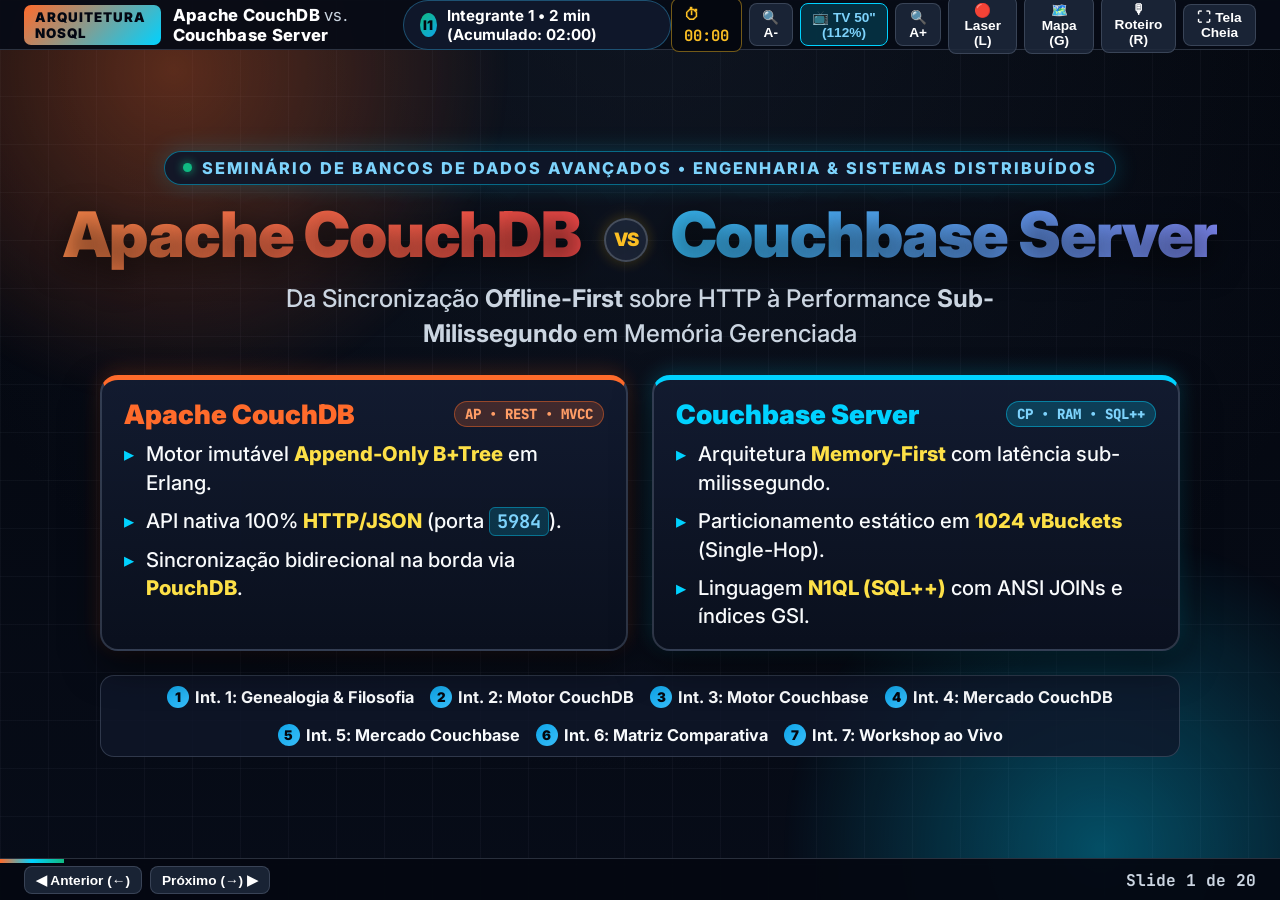
==== commit 3a02241c: "feat(design): cria capas hero modernas para apresentacao web e slide deck PPTX" ====
--- a/apresentacao.html
+++ b/apresentacao.html
@@ -62,52 +62,67 @@
     <main class="slide-viewport" id="slideViewport">
 
       <!-- =========================================================
-           SLIDE 1: CAPA E CONTEXTUALIZAÇÃO (INTEGRANTE 1)
+           SLIDE 1: CAPA OFICIAL (DESIGN HERO MODERNO)
            ========================================================= -->
       <section class="slide active"
         data-theme="mixed"
         data-speaker="Integrante 1"
         data-time="2 min (Acumulado: 02:00)"
         data-script="Bom dia/Boa tarde a todos. Hoje nossa equipe vai apresentar uma análise arquitetural profunda sobre dois bancos de dados NoSQL orientados a documentos que frequentemente causam confusão pelo nome, mas que resolveram problemas completamente distintos na engenharia de software: o Apache CouchDB e o Couchbase.<br><br>Quando olhamos para as limitações dos bancos relacionais tradicionais em sistemas distribuídos de larga escala, esbarramos em dois gargalos clássicos: a impedância objeto-relacional e o custo de manter transações distribuídas com bloqueio pessimista. Tanto o CouchDB quanto o Couchbase adotam o JSON como unidade básica de armazenamento, mas como veremos nos próximos 40 minutos, enquanto um nasceu para dominar a web descentralizada e redes instáveis, o outro foi projetado para entregar latência sub-milissegundo em clusters massivos orientados a memória.">
-        <div class="slide-meta">Módulo 1 • Arquitetura de Dados Não-Relacionais (NoSQL)</div>
-        <h1 class="slide-title" style="font-size: 2.75rem;">
-          <span class="gradient-text-orange">Apache CouchDB</span> vs. <span class="gradient-text-blue">Couchbase Server</span>
-        </h1>
-        <p class="slide-subtitle" style="font-size: 1.25rem;">
-          Da Sincronização Offline-First sobre HTTP à Performance Sub-Milissegundo em Memória Gerenciada
-        </p>
-
-        <div class="grid-3">
-          <div class="card couchdb-border">
-            <h3>🌐 A Crise do RDBMS Clássico</h3>
-            <ul class="tech-list">
-              <li>Limites físicos da escalabilidade vertical (<strong>Scale-Up</strong>) na Web 2.0 e Mobile.</li>
-              <li><strong>Impedância Objeto-Relacional:</strong> Custo de fragmentar agregados em dezenas de tabelas normalizadas.</li>
-              <li>Bloqueios pessimistas (2PL) inviáveis em topologias geograficamente distribuídas.</li>
-            </ul>
-          </div>
-
-          <div class="card couchbase-border">
-            <h3>📄 O Paradigma Documental JSON</h3>
-            <ul class="tech-list">
-              <li>Documentos auto-contidos em <strong>JSON</strong> (Arrays e Objetos aninhados).</li>
-              <li><strong>Localidade de Dados:</strong> Leitura de um agregado completo em um único I/O.</li>
-              <li>Evolução ágil de schema (<em>Schema-on-read</em>) sem <code class="inline">ALTER TABLE</code> bloqueante.</li>
-            </ul>
-          </div>
-
-          <div class="card emerald-border">
-            <h3>👥 Roteiro da Equipe (7 Integrantes)</h3>
-            <ul class="tech-list">
-              <li><strong>Int. 1:</strong> Genealogia Histórica & Bifurcação</li>
-              <li><strong>Int. 2:</strong> Motor Interno Apache CouchDB</li>
-              <li><strong>Int. 3:</strong> Motor Interno Couchbase Server</li>
-              <li><strong>Int. 4 & 5:</strong> Casos de Uso, Mercado & Trade-offs</li>
-              <li><strong>Int. 6:</strong> Matriz Comparativa (CAP / Latência)</li>
-              <li><strong>Int. 7:</strong> Workshop ao Vivo (Docker + Código)</li>
-            </ul>
-          </div>
-        </div>
+        
+        <div class="cover-hero-container">
+          <div class="cover-badge-pill">
+            <span class="cover-badge-dot"></span>
+            Seminário de Bancos de Dados Avançados • Engenharia & Sistemas Distribuídos
+          </div>
+
+          <h1 class="cover-title-main">
+            <span class="gradient-text-orange">Apache CouchDB</span>
+            <span class="cover-vs-circle">VS</span>
+            <span class="gradient-text-blue">Couchbase Server</span>
+          </h1>
+
+          <p class="cover-tagline">
+            Da Sincronização <strong>Offline-First</strong> sobre HTTP à Performance <strong>Sub-Milissegundo</strong> em Memória Gerenciada
+          </p>
+
+          <div class="cover-duel-grid">
+            <div class="cover-duel-card couchdb-card">
+              <div class="cover-duel-header">
+                <span class="cover-duel-title" style="color:var(--couchdb-orange);">Apache CouchDB</span>
+                <span class="cover-duel-pill orange">AP • REST • MVCC</span>
+              </div>
+              <ul class="tech-list">
+                <li>Motor imutável <strong>Append-Only B+Tree</strong> em Erlang.</li>
+                <li>API nativa 100% <strong>HTTP/JSON</strong> (porta <code class="inline">5984</code>).</li>
+                <li>Sincronização bidirecional na borda via <strong>PouchDB</strong>.</li>
+              </ul>
+            </div>
+
+            <div class="cover-duel-card couchbase-card">
+              <div class="cover-duel-header">
+                <span class="cover-duel-title" style="color:var(--couchbase-blue);">Couchbase Server</span>
+                <span class="cover-duel-pill blue">CP • RAM • SQL++</span>
+              </div>
+              <ul class="tech-list">
+                <li>Arquitetura <strong>Memory-First</strong> com latência sub-milissegundo.</li>
+                <li>Particionamento estático em <strong>1024 vBuckets</strong> (Single-Hop).</li>
+                <li>Linguagem <strong>N1QL (SQL++)</strong> com ANSI JOINs e índices GSI.</li>
+              </ul>
+            </div>
+          </div>
+
+          <div class="cover-team-strip">
+            <div class="cover-team-badge"><span class="cover-team-num">1</span> Int. 1: Genealogia & Filosofia</div>
+            <div class="cover-team-badge"><span class="cover-team-num">2</span> Int. 2: Motor CouchDB</div>
+            <div class="cover-team-badge"><span class="cover-team-num">3</span> Int. 3: Motor Couchbase</div>
+            <div class="cover-team-badge"><span class="cover-team-num">4</span> Int. 4: Mercado CouchDB</div>
+            <div class="cover-team-badge"><span class="cover-team-num">5</span> Int. 5: Mercado Couchbase</div>
+            <div class="cover-team-badge"><span class="cover-team-num">6</span> Int. 6: Matriz Comparativa</div>
+            <div class="cover-team-badge"><span class="cover-team-num">7</span> Int. 7: Workshop ao Vivo</div>
+          </div>
+        </div>
+
       </section>
 
       <!-- =========================================================
--- a/assets/css/components.css
+++ b/assets/css/components.css
@@ -43,6 +43,178 @@
 }
 
 /* Slide Headings & Badges */
+/* ==========================================================================
+   COVER SLIDE HERO STYLING (CAPA ULTRA MODERNA)
+   ========================================================================== */
+.cover-hero-container {
+  display: flex;
+  flex-direction: column;
+  align-items: center;
+  justify-content: center;
+  text-align: center;
+  padding: 10px 16px;
+  position: relative;
+}
+
+.cover-badge-pill {
+  display: inline-flex;
+  align-items: center;
+  gap: 10px;
+  background: rgba(15, 23, 42, 0.9);
+  border: 1.5px solid rgba(0, 210, 255, 0.45);
+  box-shadow: 0 0 25px rgba(0, 210, 255, 0.2);
+  padding: 6px 18px;
+  border-radius: 999px;
+  font-size: 0.88rem;
+  font-weight: 800;
+  text-transform: uppercase;
+  letter-spacing: 2px;
+  color: #7dd3fc;
+  margin-bottom: 16px;
+}
+
+.cover-badge-dot {
+  width: 9px;
+  height: 9px;
+  border-radius: 50%;
+  background: var(--accent-emerald);
+  box-shadow: 0 0 10px var(--accent-emerald);
+}
+
+.cover-title-main {
+  font-size: 3.4rem;
+  font-weight: 900;
+  line-height: 1.08;
+  letter-spacing: -1.2px;
+  margin-bottom: 12px;
+  text-shadow: 0 8px 32px rgba(0, 0, 0, 0.7);
+}
+
+.cover-vs-circle {
+  display: inline-flex;
+  align-items: center;
+  justify-content: center;
+  width: 44px;
+  height: 44px;
+  border-radius: 50%;
+  background: rgba(30, 41, 59, 0.9);
+  border: 2px solid rgba(255, 255, 255, 0.2);
+  font-size: 1rem;
+  font-weight: 900;
+  color: var(--accent-amber);
+  vertical-align: middle;
+  margin: 0 12px;
+  box-shadow: 0 0 16px rgba(251, 191, 36, 0.25);
+}
+
+.cover-tagline {
+  font-size: 1.32rem;
+  font-weight: 500;
+  color: #cbd5e1;
+  max-width: 860px;
+  margin: 0 auto 24px auto;
+  line-height: 1.45;
+}
+
+.cover-duel-grid {
+  display: grid;
+  grid-template-columns: 1fr 1fr;
+  gap: 24px;
+  width: 100%;
+  max-width: 1080px;
+  margin-bottom: 24px;
+}
+
+.cover-duel-card {
+  background: linear-gradient(180deg, rgba(19, 28, 49, 0.95) 0%, rgba(10, 16, 30, 0.98) 100%);
+  border: 2px solid var(--border-glass);
+  border-radius: 18px;
+  padding: 18px 22px;
+  text-align: left;
+  box-shadow: 0 16px 36px rgba(0, 0, 0, 0.5);
+  position: relative;
+  overflow: hidden;
+}
+
+.cover-duel-card.couchdb-card {
+  border-top: 5px solid var(--couchdb-orange);
+  box-shadow: 0 16px 36px rgba(0,0,0,0.5), 0 -4px 20px rgba(255, 107, 43, 0.2);
+}
+
+.cover-duel-card.couchbase-card {
+  border-top: 5px solid var(--couchbase-blue);
+  box-shadow: 0 16px 36px rgba(0,0,0,0.5), 0 -4px 20px rgba(0, 210, 255, 0.2);
+}
+
+.cover-duel-header {
+  display: flex;
+  align-items: center;
+  justify-content: space-between;
+  margin-bottom: 10px;
+}
+
+.cover-duel-title {
+  font-size: 1.45rem;
+  font-weight: 900;
+}
+
+.cover-duel-pill {
+  font-family: var(--font-mono);
+  font-size: 0.76rem;
+  font-weight: 800;
+  padding: 3px 10px;
+  border-radius: 999px;
+  text-transform: uppercase;
+}
+
+.cover-duel-pill.orange {
+  background: rgba(255, 107, 43, 0.2);
+  color: #ff9d66;
+  border: 1px solid rgba(255, 107, 43, 0.45);
+}
+
+.cover-duel-pill.blue {
+  background: rgba(0, 210, 255, 0.2);
+  color: #7dd3fc;
+  border: 1px solid rgba(0, 210, 255, 0.45);
+}
+
+.cover-team-strip {
+  display: flex;
+  align-items: center;
+  justify-content: center;
+  gap: 16px;
+  flex-wrap: wrap;
+  padding: 10px 18px;
+  background: rgba(15, 23, 42, 0.8);
+  border: 1.5px solid var(--border-glass);
+  border-radius: 14px;
+  max-width: 1080px;
+  margin: 0 auto;
+}
+
+.cover-team-badge {
+  display: inline-flex;
+  align-items: center;
+  gap: 6px;
+  font-size: 0.88rem;
+  font-weight: 700;
+  color: #f8fafc;
+}
+
+.cover-team-num {
+  width: 22px;
+  height: 22px;
+  border-radius: 50%;
+  background: linear-gradient(135deg, #0ea5e9, #38bdf8);
+  color: #04070f;
+  font-size: 0.72rem;
+  font-weight: 900;
+  display: flex;
+  align-items: center;
+  justify-content: center;
+}
+
 .slide-meta {
   display: inline-flex;
   align-items: center;
